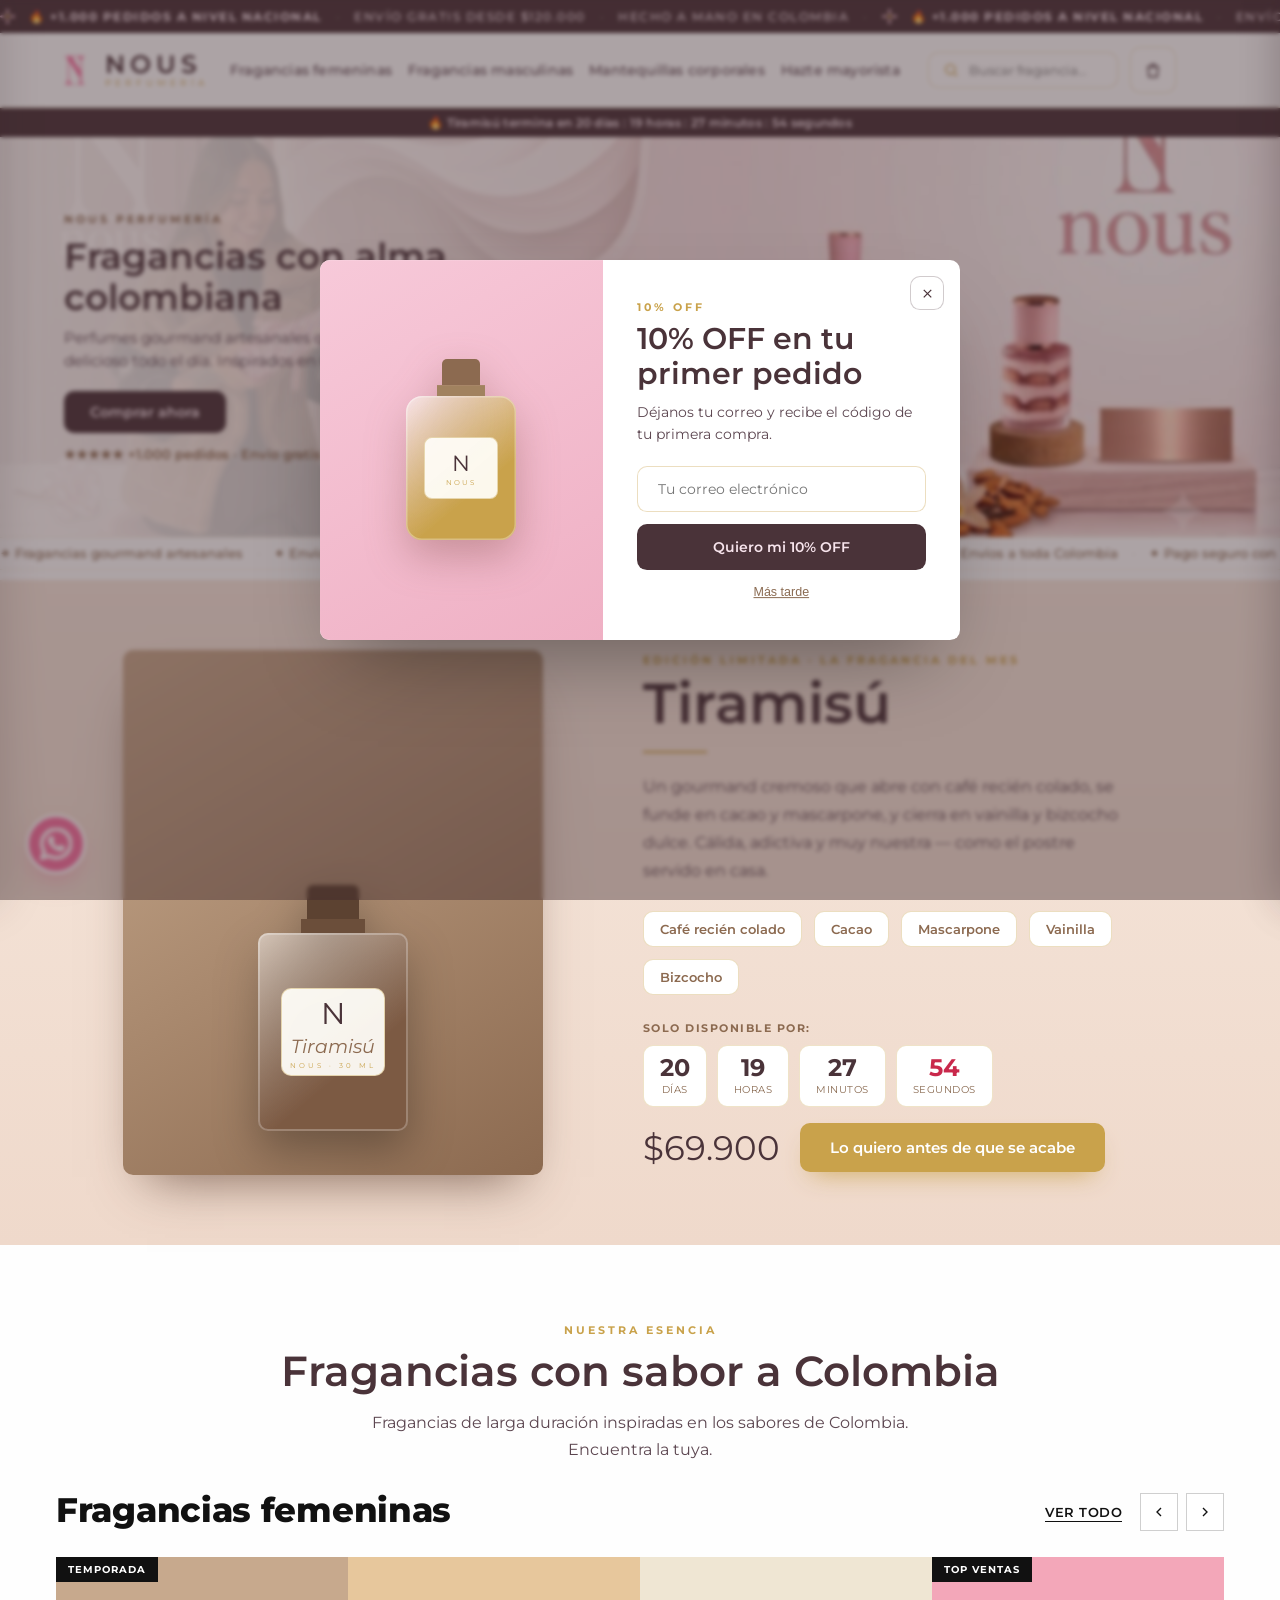
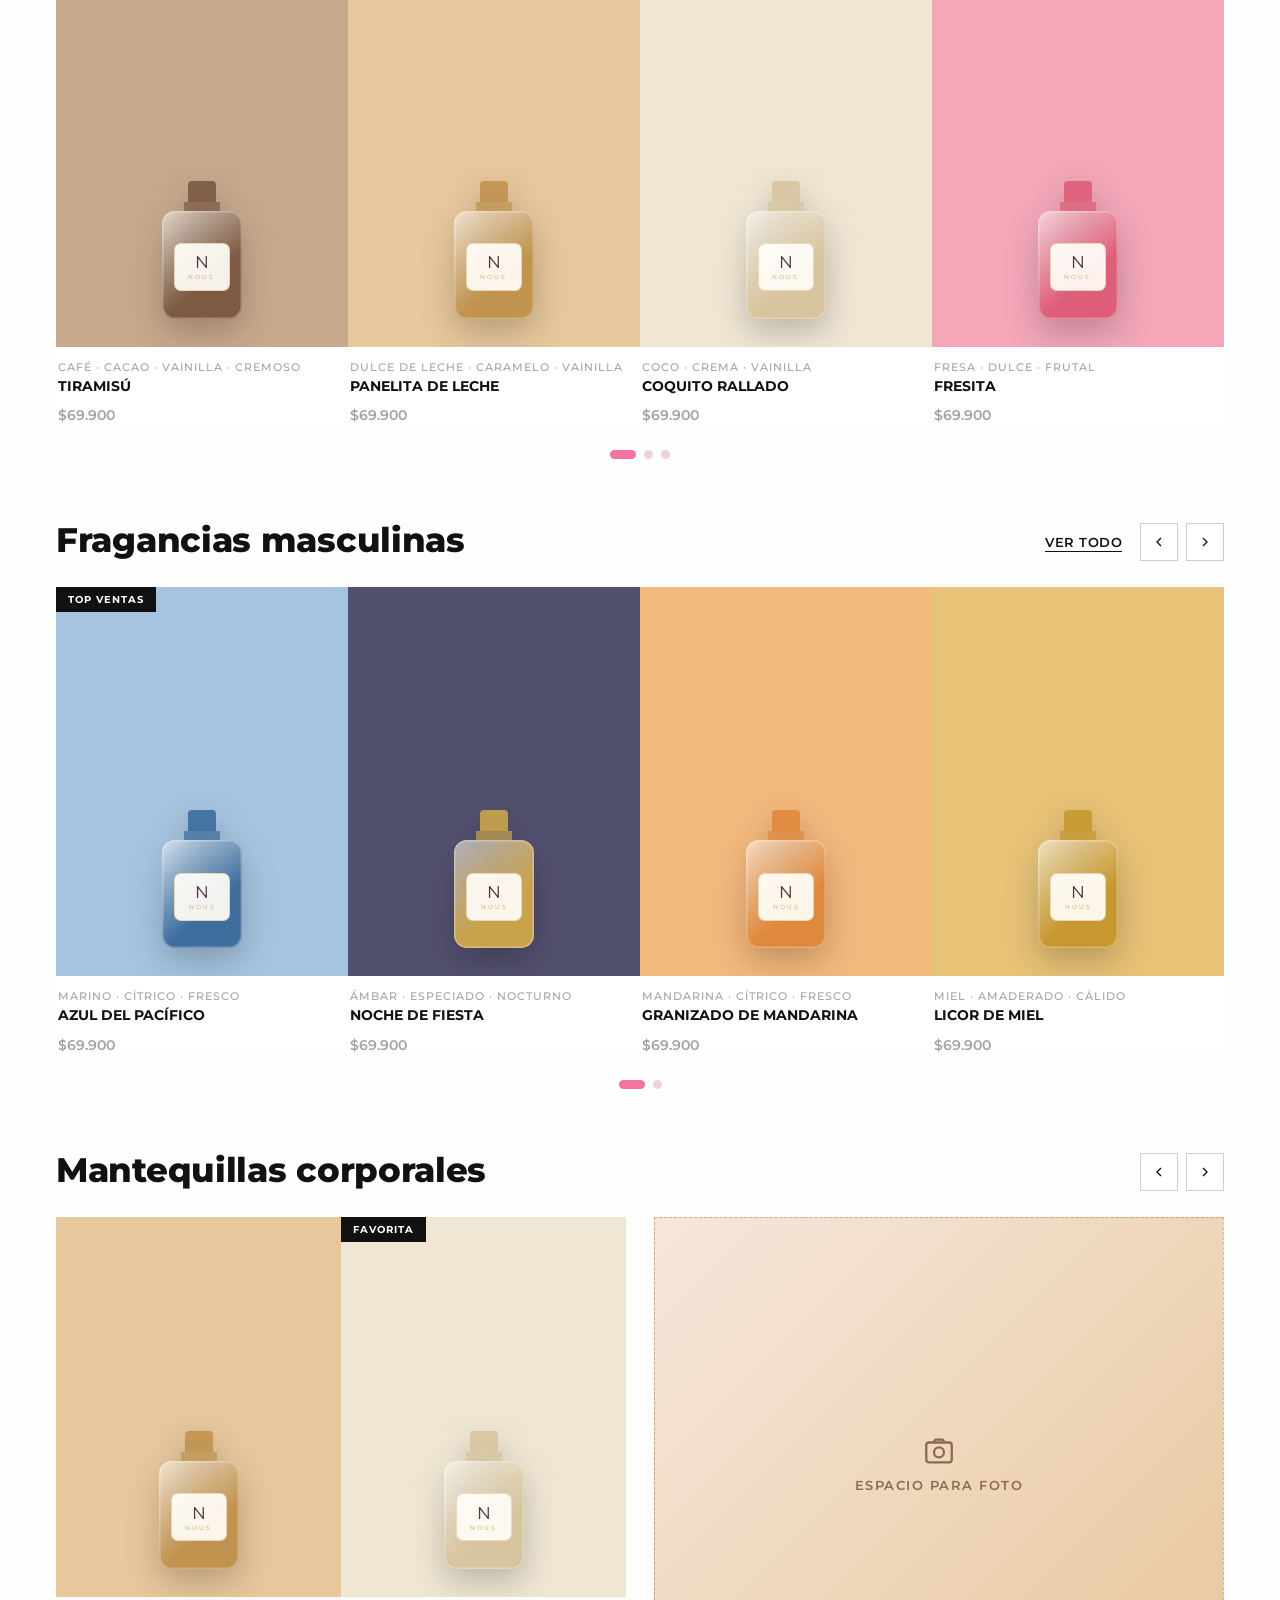
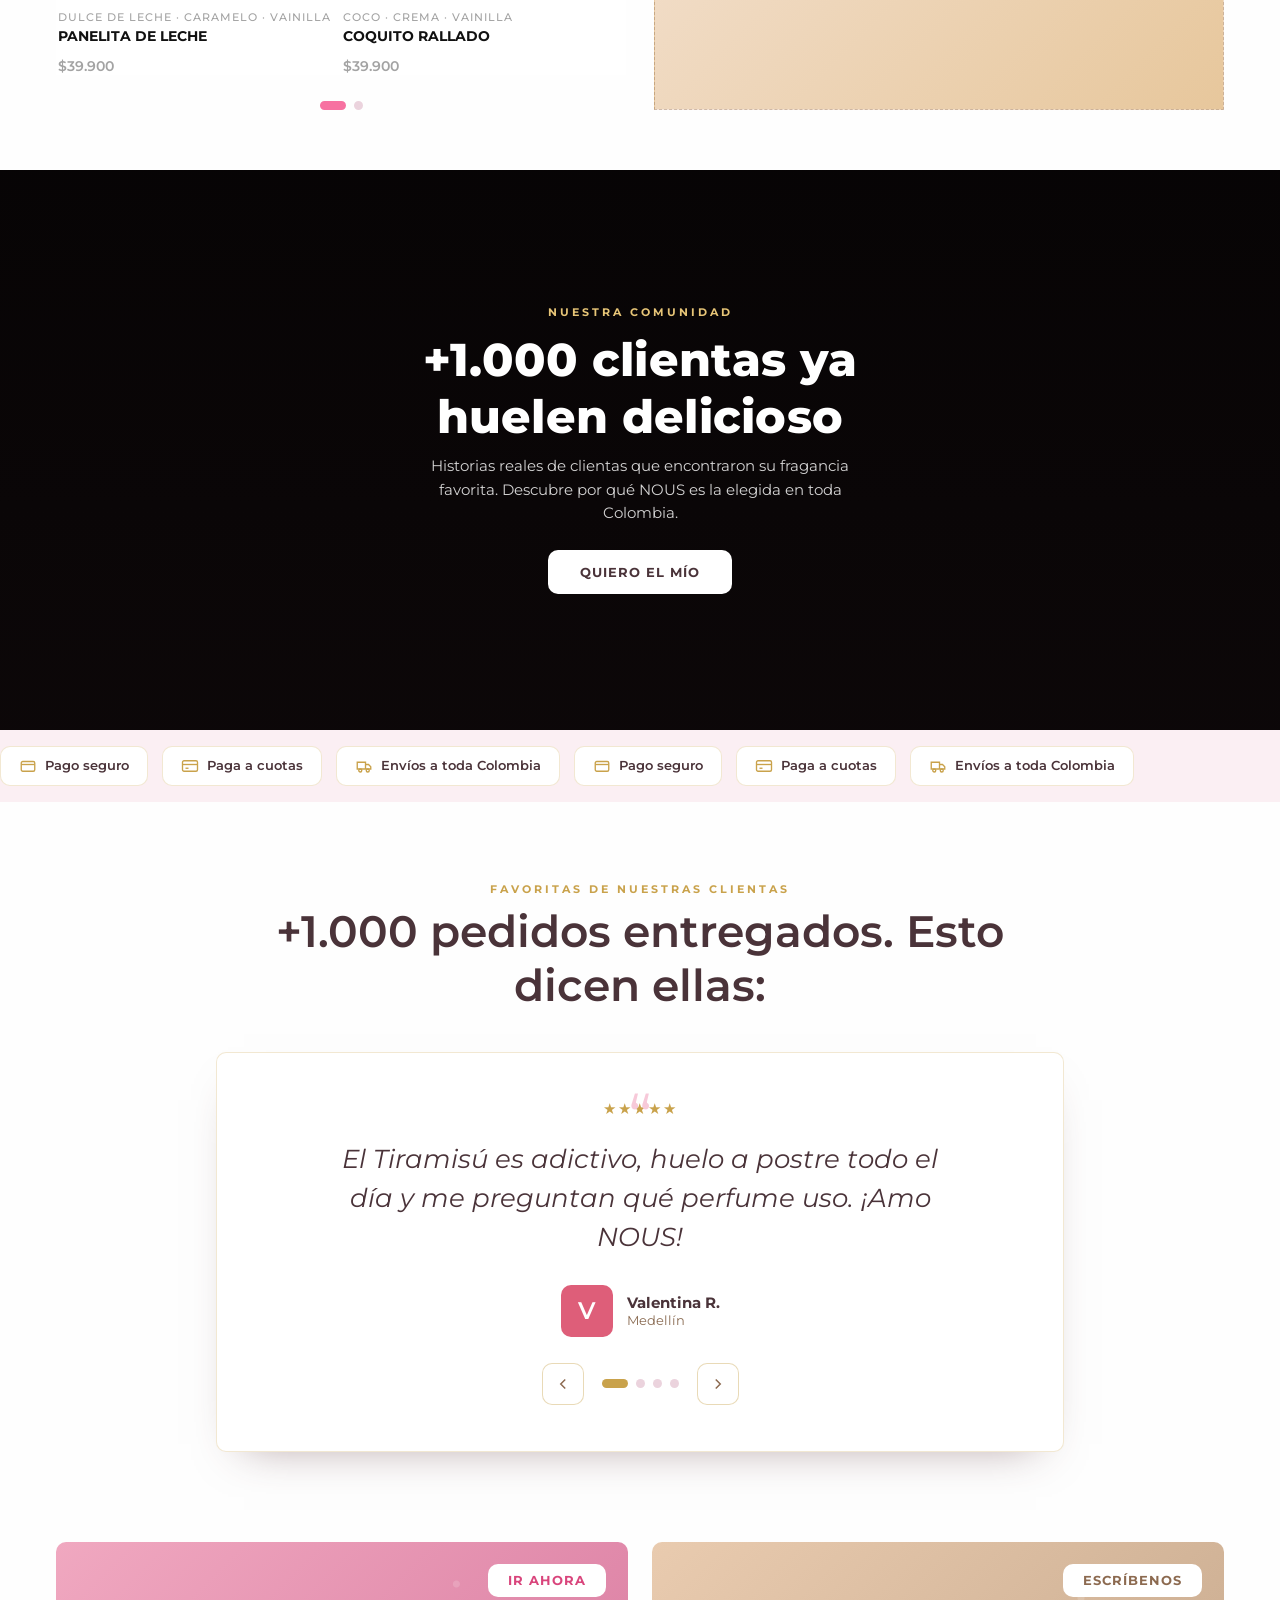
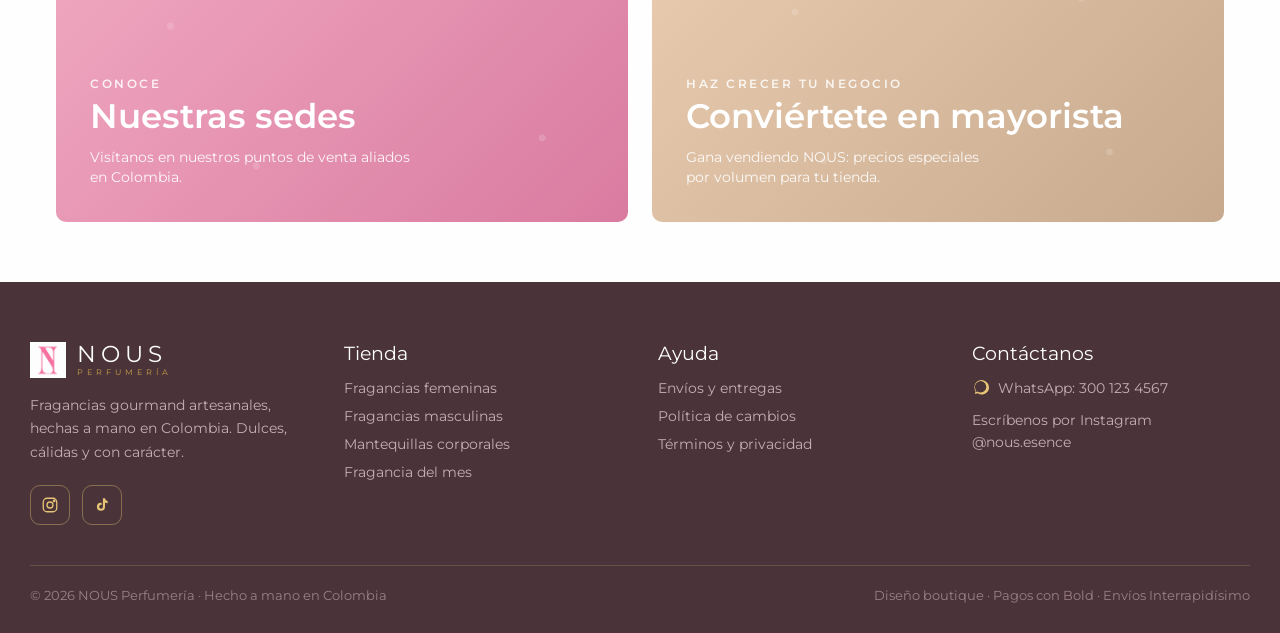
==== site/index.html @ 5e852e5d "Initial commit: NOUS Perfumería prototype" ====
<!DOCTYPE html>
<html lang="es">
<head>
<meta charset="utf-8">
<meta name="viewport" content="width=device-width, initial-scale=1">
<title>NOUS Perfumería</title>
<link rel="preconnect" href="https://fonts.googleapis.com">
<link rel="preconnect" href="https://fonts.gstatic.com" crossorigin>
<link href="https://fonts.googleapis.com/css2?family=Montserrat:ital,wght@0,400;0,500;0,600;0,700;0,800;1,400;1,500;1,600;1,700&display=swap" rel="stylesheet">
<link rel="stylesheet" href="css/style.css">
</head>
<body>

  <!-- ANNOUNCEMENT BAR (scrolls away, not fixed) -->
  <div style="background:#4A3339;overflow:hidden;padding:9px 0">
    <div style="display:flex;width:max-content;animation:nmarquee 26s linear infinite">
      <span style="display:flex;align-items:center;gap:14px;color:#F7E4EC;font-size:12px;letter-spacing:1.5px;text-transform:uppercase;font-weight:500;white-space:nowrap;padding-right:14px">
        <span style="display:inline-flex;align-items:center;gap:8px"><svg width="15" height="15" viewBox="0 0 40 40"><g fill="#F7C9D9"><ellipse cx="20" cy="7" rx="3.4" ry="7"></ellipse><ellipse cx="20" cy="33" rx="3.4" ry="7"></ellipse><ellipse cx="7" cy="20" rx="7" ry="3.4"></ellipse><ellipse cx="33" cy="20" rx="7" ry="3.4"></ellipse></g><circle cx="20" cy="20" r="4.6" fill="#C9A24B"></circle></svg></span>
        <span style="font-weight:700">🔥 +1.000 pedidos a nivel nacional</span>
        <span style="opacity:.4">·</span>
        <span>Envío GRATIS desde $120.000</span>
        <span style="opacity:.4">·</span>
        <span>Hecho a mano en Colombia</span>
        <span style="opacity:.4">·</span>
      </span>
      <span style="display:flex;align-items:center;gap:14px;color:#F7E4EC;font-size:12px;letter-spacing:1.5px;text-transform:uppercase;font-weight:500;white-space:nowrap;padding-right:14px">
        <span style="display:inline-flex;align-items:center;gap:8px"><svg width="15" height="15" viewBox="0 0 40 40"><g fill="#F7C9D9"><ellipse cx="20" cy="7" rx="3.4" ry="7"></ellipse><ellipse cx="20" cy="33" rx="3.4" ry="7"></ellipse><ellipse cx="7" cy="20" rx="7" ry="3.4"></ellipse><ellipse cx="33" cy="20" rx="7" ry="3.4"></ellipse></g><circle cx="20" cy="20" r="4.6" fill="#C9A24B"></circle></svg></span>
        <span style="font-weight:700">🔥 +1.000 pedidos a nivel nacional</span>
        <span style="opacity:.4">·</span>
        <span>Envío GRATIS desde $120.000</span>
        <span style="opacity:.4">·</span>
        <span>Hecho a mano en Colombia</span>
        <span style="opacity:.4">·</span>
      </span>
    </div>
  </div>

  <!-- HEADER + COUNTDOWN (sticky together) -->
  <div style="position:sticky;top:0;z-index:80">
  <header style="background:#FEFEFE;border-bottom:1px solid rgba(201,162,75,.22)">
    <div class="desktop-header-row" style="max-width:1220px;margin:0 auto;padding:14px 26px;display:flex;align-items:center;gap:16px;flex-wrap:wrap">
      <a href="index.html" style="display:flex;align-items:center;gap:11px;text-decoration:none;flex:none">
        <img src="assets/img/logo-nous.png" alt="NOUS" style="width:38px;height:38px;object-fit:contain">
        <span style="display:flex;flex-direction:column;line-height:1">
          <span style="font-family:'Montserrat',sans-serif;font-size:25px;font-weight:600;letter-spacing:5px;color:#4A3339">NOUS</span>
          <span style="font-size:8.5px;letter-spacing:4px;color:#C9A24B;text-transform:uppercase;margin-top:2px">Perfumería</span>
        </span>
      </a>
      <nav style="display:flex;gap:16px;row-gap:8px;margin-left:6px;flex:1 1 300px;min-width:0;flex-wrap:wrap">
        <a href="femeninas.html" style="text-decoration:none;color:#5C4650;font-size:13.5px;font-weight:500;letter-spacing:.2px;white-space:nowrap">Fragancias femeninas</a>
        <a href="masculinas.html" style="text-decoration:none;color:#5C4650;font-size:13.5px;font-weight:500;letter-spacing:.2px;white-space:nowrap">Fragancias masculinas</a>
        <a href="mantequillas.html" style="text-decoration:none;color:#5C4650;font-size:13.5px;font-weight:500;letter-spacing:.2px;white-space:nowrap">Mantequillas corporales</a>
        <a href="#sedes" style="text-decoration:none;color:#5C4650;font-size:13.5px;font-weight:500;letter-spacing:.2px;white-space:nowrap">Hazte mayorista</a>
      </nav>
      <div style="display:flex;align-items:center;gap:12px;flex:none;margin-left:auto">
        <div style="display:flex;align-items:center;gap:8px;background:#fff;border:1px solid rgba(201,162,75,.3);border-radius:10px;padding:8px 14px;flex:0 1 190px;min-width:130px">
          <svg width="16" height="16" viewBox="0 0 24 24" fill="none" stroke="#C9A24B" stroke-width="2" style="flex:none"><circle cx="11" cy="11" r="7"></circle><path d="M21 21l-4-4"></path></svg>
          <input class="js-search-input" placeholder="Buscar fragancia…" style="border:none;outline:none;background:transparent;font-family:'Montserrat',sans-serif;font-size:13px;color:#4A3339;width:100%;min-width:0">
        </div>
        <button data-open-drawer="cart" style="position:relative;background:#fff;border:1px solid rgba(201,162,75,.3);border-radius:10px;width:46px;height:46px;display:flex;align-items:center;justify-content:center;cursor:pointer">
          <svg width="20" height="20" viewBox="0 0 24 24" fill="none" stroke="#4A3339" stroke-width="1.7"><path d="M6 8h12l-1 12H7L6 8z"></path><path d="M9 8a3 3 0 0 1 6 0"></path></svg>
          <span class="js-cart-count" style="display:none;position:absolute;top:-4px;right:-4px;min-width:20px;height:20px;padding:0 5px;background:#C9A24B;color:#fff;border-radius:10px;font-size:11px;font-weight:700;align-items:center;justify-content:center">0</span>
        </button>
      </div>
    </div>
    <div class="mobile-header-row" style="align-items:center;justify-content:space-between;padding:11px 14px;gap:8px">
      <button data-open-drawer="nav" aria-label="Menú" style="background:none;border:none;cursor:pointer;display:flex;align-items:center;justify-content:center;width:38px;height:38px;flex:none;color:#4A3339">
        <svg width="23" height="23" viewBox="0 0 24 24" fill="none" stroke="currentColor" stroke-width="2"><path d="M3 6h18M3 12h18M3 18h18"></path></svg>
      </button>
      <a href="index.html" style="display:flex;align-items:center;gap:7px;text-decoration:none;flex:1;justify-content:center;min-width:0">
        <img src="assets/img/logo-nous.png" alt="NOUS" style="width:26px;height:26px;object-fit:contain;flex:none">
        <span style="display:flex;flex-direction:column;line-height:1">
          <span style="font-family:'Montserrat',sans-serif;font-size:17px;font-weight:600;letter-spacing:3.5px;color:#4A3339">NOUS</span>
          <span style="font-size:7px;letter-spacing:2.5px;color:#C9A24B;text-transform:uppercase;margin-top:1px;text-align:center">Perfumería</span>
        </span>
      </a>
      <div style="display:flex;align-items:center;gap:2px;flex:none">
        <button data-open-drawer="search" aria-label="Buscar" style="background:none;border:none;cursor:pointer;display:flex;align-items:center;justify-content:center;width:38px;height:38px;color:#4A3339">
          <svg width="19" height="19" viewBox="0 0 24 24" fill="none" stroke="currentColor" stroke-width="2"><circle cx="11" cy="11" r="7"></circle><path d="M21 21l-4-4"></path></svg>
        </button>
        <button data-open-drawer="cart" style="position:relative;background:none;border:none;cursor:pointer;display:flex;align-items:center;justify-content:center;width:38px;height:38px;color:#4A3339">
          <svg width="19" height="19" viewBox="0 0 24 24" fill="none" stroke="currentColor" stroke-width="1.7"><path d="M6 8h12l-1 12H7L6 8z"></path><path d="M9 8a3 3 0 0 1 6 0"></path></svg>
          <span class="js-cart-count" style="display:none;position:absolute;top:2px;right:2px;min-width:15px;height:15px;padding:0 3px;background:#C9A24B;color:#fff;border-radius:10px;font-size:9px;font-weight:700;align-items:center;justify-content:center">0</span>
        </button>
      </div>
    </div>
  </header>
  <div style="background:#4A3339;color:#F7E4EC;text-align:center;padding:7px 12px;font-family:'Montserrat',sans-serif;font-size:12px;font-weight:600;letter-spacing:.3px">
    🔥 Tiramisú termina en <span class="js-countdown-days">0</span> días : <span class="js-countdown-hours">00</span> horas : <span class="js-countdown-minutes">00</span> minutos : <span class="js-countdown-seconds">00</span> segundos
  </div>
  </div>

  <div id="home-sections">

  <!-- HERO -->
  <section style="width:100%;position:relative;min-height:clamp(300px,58vw,400px);display:flex;align-items:center;background-image:url('assets/img/hero-bg.png');background-size:cover;background-position:center;overflow:hidden">
    <div style="position:absolute;inset:0;background:linear-gradient(90deg,rgba(255,253,251,.94) 0%,rgba(255,253,251,.75) 32%,rgba(255,253,251,.15) 58%,rgba(255,253,251,0) 75%)"></div>
    <div style="position:relative;max-width:520px;padding:38px 5vw">
      <div style="font-size:11px;letter-spacing:3px;text-transform:uppercase;color:#8C6A50;font-weight:700">Nous Perfumería</div>
      <h1 style="font-family:'Montserrat',sans-serif;font-size:clamp(26px,7vw,36px);font-weight:600;line-height:1.15;margin:10px 0 8px;color:#4A3339">Fragancias con alma colombiana</h1>
      <p style="font-size:14.5px;line-height:1.6;color:#5C4650;margin:0;max-width:440px">Perfumes gourmand artesanales que huelen delicioso todo el día. Inspirados en Colombia 🇨🇴</p>
      <a href="#catalogo" style="display:inline-flex;margin-top:18px;background:#4A3339;color:#F7E4EC;border-radius:10px;padding:12px 26px;font-weight:600;font-size:14px;text-decoration:none">Comprar ahora</a>
      <div style="margin-top:14px;font-size:12.5px;color:#8C6A50;font-weight:600">★★★★★ +1.000 pedidos · Envío gratis desde $120.000</div>
    </div>
  </section>

  <!-- TRUST STRIP small -->
  <section style="overflow:hidden;padding:8px 0;border-top:1px solid rgba(201,162,75,.15);border-bottom:1px solid rgba(201,162,75,.15)">
    <div style="display:flex;width:max-content;animation:nmarquee 22s linear infinite">
      <span style="display:flex;align-items:center;gap:14px;color:#8a6b52;font-size:12.5px;font-weight:500;white-space:nowrap;padding-right:14px">
        <span style="display:inline-flex;align-items:center;gap:6px">✦ Fragancias gourmand artesanales</span><span style="opacity:.35">·</span>
        <span style="display:inline-flex;align-items:center;gap:6px">✦ Envíos a toda Colombia</span><span style="opacity:.35">·</span>
        <span style="display:inline-flex;align-items:center;gap:6px">✦ Pago seguro con Bold</span><span style="opacity:.35">·</span>
        <span style="display:inline-flex;align-items:center;gap:6px">✦ Fragancias gourmand artesanales</span><span style="opacity:.35">·</span>
        <span style="display:inline-flex;align-items:center;gap:6px">✦ Envíos a toda Colombia</span><span style="opacity:.35">·</span>
        <span style="display:inline-flex;align-items:center;gap:6px">✦ Pago seguro con Bold</span><span style="opacity:.35">·</span>
      </span>
      <span style="display:flex;align-items:center;gap:14px;color:#8a6b52;font-size:12.5px;font-weight:500;white-space:nowrap;padding-right:14px">
        <span style="display:inline-flex;align-items:center;gap:6px">✦ Fragancias gourmand artesanales</span><span style="opacity:.35">·</span>
        <span style="display:inline-flex;align-items:center;gap:6px">✦ Envíos a toda Colombia</span><span style="opacity:.35">·</span>
        <span style="display:inline-flex;align-items:center;gap:6px">✦ Pago seguro con Bold</span><span style="opacity:.35">·</span>
        <span style="display:inline-flex;align-items:center;gap:6px">✦ Fragancias gourmand artesanales</span><span style="opacity:.35">·</span>
        <span style="display:inline-flex;align-items:center;gap:6px">✦ Envíos a toda Colombia</span><span style="opacity:.35">·</span>
        <span style="display:inline-flex;align-items:center;gap:6px">✦ Pago seguro con Bold</span><span style="opacity:.35">·</span>
      </span>
    </div>
  </section>

  <!-- FRAGANCIA DEL MES -->
  <section id="fragancia" style="background:linear-gradient(180deg,#F6E7DC,#EFD9CB);padding:clamp(40px,9vw,70px) 26px;margin-top:10px">
    <div style="max-width:1120px;margin:0 auto;display:flex;gap:56px;align-items:center;flex-wrap:wrap">
      <div style="flex:1;min-width:min(300px,100%);position:relative;display:flex;justify-content:center">
        <div style="width:100%;max-width:420px;aspect-ratio:4/5;border-radius:10px;background:linear-gradient(150deg,#C7A98D,#8C6A50);display:flex;align-items:flex-end;justify-content:center;padding-bottom:44px;box-shadow:0 26px 50px -24px rgba(80,50,35,.7);position:relative;overflow:hidden">
          <div style="width:150px;filter:drop-shadow(0 18px 22px rgba(0,0,0,.3))">
            <div style="width:52px;height:34px;margin:0 auto;background:#5C4231;border-radius:6px 6px 0 0"></div>
            <div style="width:64px;height:14px;margin:0 auto;background:#6B4E3A"></div>
            <div style="position:relative;width:150px;height:198px;border-radius:10px;background:linear-gradient(140deg,rgba(255,255,255,.5),#7C5A43 65%);box-shadow:inset 0 0 0 2px rgba(255,255,255,.25)">
              <div style="position:absolute;left:50%;top:50%;transform:translate(-50%,-50%);width:104px;height:88px;background:rgba(255,253,248,.94);border-radius:10px;display:flex;flex-direction:column;align-items:center;justify-content:center;gap:3px;border:1px solid rgba(201,162,75,.4)">
                <span style="font-family:'Montserrat',sans-serif;font-size:30px;color:#4A3339">N</span>
                <span style="font-family:'Montserrat',sans-serif;font-style:italic;font-size:19px;color:#8C6A50">Tiramisú</span>
                <span style="font-size:7px;letter-spacing:3px;color:#C9A24B">NOUS · 30 ML</span>
              </div>
            </div>
          </div>
        </div>
      </div>
      <div style="flex:1.1;min-width:min(300px,100%)">
        <div style="font-size:11px;letter-spacing:3px;text-transform:uppercase;color:#C9A24B;font-weight:700">Edición limitada · La fragancia del mes</div>
        <h2 style="font-family:'Montserrat',sans-serif;font-size:clamp(34px,9vw,56px);font-weight:600;margin:8px 0 0;color:#4A3339;line-height:1">Tiramisú</h2>
        <div style="width:64px;height:2px;background:#C9A24B;margin:20px 0"></div>
        <p style="font-size:16px;line-height:1.75;color:#5C4650;max-width:480px">Un gourmand cremoso que abre con café recién colado, se funde en cacao y mascarpone, y cierra en vainilla y bizcocho dulce. Cálida, adictiva y muy nuestra — como el postre servido en casa.</p>
        <div style="display:flex;gap:12px;flex-wrap:wrap;margin:26px 0">
          <span style="background:#fff;border:1px solid rgba(201,162,75,.35);border-radius:10px;padding:9px 16px;font-size:13px;font-weight:600;color:#8C6A50">Café recién colado</span>
          <span style="background:#fff;border:1px solid rgba(201,162,75,.35);border-radius:10px;padding:9px 16px;font-size:13px;font-weight:600;color:#8C6A50">Cacao</span>
          <span style="background:#fff;border:1px solid rgba(201,162,75,.35);border-radius:10px;padding:9px 16px;font-size:13px;font-weight:600;color:#8C6A50">Mascarpone</span>
          <span style="background:#fff;border:1px solid rgba(201,162,75,.35);border-radius:10px;padding:9px 16px;font-size:13px;font-weight:600;color:#8C6A50">Vainilla</span>
          <span style="background:#fff;border:1px solid rgba(201,162,75,.35);border-radius:10px;padding:9px 16px;font-size:13px;font-weight:600;color:#8C6A50">Bizcocho</span>
        </div>
        <div style="margin:22px 0 8px">
          <div style="font-size:11px;letter-spacing:1.5px;text-transform:uppercase;color:#8C6A50;font-weight:700;margin-bottom:10px">Solo disponible por:</div>
          <div style="display:flex;gap:10px">
            <div style="background:#fff;border:1px solid rgba(201,162,75,.3);border-radius:10px;padding:10px 16px;text-align:center;min-width:64px">
              <div style="font-family:'Montserrat',sans-serif;font-size:24px;font-weight:700;color:#4A3339;line-height:1" class="js-countdown-days">0</div>
              <div style="font-size:10px;letter-spacing:.5px;text-transform:uppercase;color:#8a6b52;margin-top:3px">Días</div>
            </div>
            <div style="background:#fff;border:1px solid rgba(201,162,75,.3);border-radius:10px;padding:10px 16px;text-align:center;min-width:64px">
              <div style="font-family:'Montserrat',sans-serif;font-size:24px;font-weight:700;color:#4A3339;line-height:1" class="js-countdown-hours">00</div>
              <div style="font-size:10px;letter-spacing:.5px;text-transform:uppercase;color:#8a6b52;margin-top:3px">Horas</div>
            </div>
            <div style="background:#fff;border:1px solid rgba(201,162,75,.3);border-radius:10px;padding:10px 16px;text-align:center;min-width:64px">
              <div style="font-family:'Montserrat',sans-serif;font-size:24px;font-weight:700;color:#4A3339;line-height:1" class="js-countdown-minutes">00</div>
              <div style="font-size:10px;letter-spacing:.5px;text-transform:uppercase;color:#8a6b52;margin-top:3px">Minutos</div>
            </div>
            <div style="background:#fff;border:1px solid rgba(201,162,75,.3);border-radius:10px;padding:10px 16px;text-align:center;min-width:64px">
              <div style="font-family:'Montserrat',sans-serif;font-size:24px;font-weight:700;color:#C9284B;line-height:1" class="js-countdown-seconds">00</div>
              <div style="font-size:10px;letter-spacing:.5px;text-transform:uppercase;color:#8a6b52;margin-top:3px">Segundos</div>
            </div>
          </div>
        </div>
        <div style="display:flex;align-items:center;gap:20px;margin-top:16px">
          <span style="font-family:'Montserrat',sans-serif;font-size:34px;color:#4A3339">$69.900</span>
          <button data-add="f-tiramisu" style="background:#C9A24B;color:#fff;border:none;border-radius:10px;padding:15px 30px;font-family:'Montserrat',sans-serif;font-weight:600;font-size:15px;cursor:pointer;box-shadow:0 12px 26px -12px rgba(201,162,75,.9)">Lo quiero antes de que se acabe</button>
        </div>
      </div>
    </div>
  </section>

  <!-- CATALOGO -->
  <section id="catalogo" style="max-width:900px;margin:0 auto;padding:clamp(46px,10vw,78px) 26px 10px;text-align:center;scroll-margin-top:80px">
    <div style="font-size:11px;letter-spacing:3px;text-transform:uppercase;color:#C9A24B;font-weight:700">Nuestra esencia</div>
    <h2 style="font-family:'Montserrat',sans-serif;font-size:clamp(28px,7vw,42px);font-weight:600;margin:8px 0 12px;color:#4A3339">Fragancias con sabor a Colombia</h2>
    <p style="font-size:15.5px;line-height:1.75;color:#5C4650;margin:0 auto;max-width:600px">Fragancias de larga duración inspiradas en los sabores de Colombia. Encuentra la tuya.</p>
  </section>

  <!-- FRAGANCIAS FEMENINAS -->
  <section id="femeninas" style="max-width:1220px;margin:0 auto;padding:16px 26px 44px;scroll-margin-top:80px">
    <div style="display:flex;align-items:flex-end;justify-content:space-between;margin:0 0 26px;flex-wrap:wrap;gap:14px">
      <h3 style="font-family:'Montserrat',sans-serif;font-size:clamp(24px,4vw,34px);font-weight:800;color:#111;margin:0;letter-spacing:-.3px">Fragancias femeninas</h3>
      <div style="display:flex;align-items:center;gap:18px">
        <a href="femeninas.html" style="font-family:'Montserrat',sans-serif;font-size:12.5px;font-weight:600;letter-spacing:.5px;text-transform:uppercase;color:#111;text-decoration:underline;text-underline-offset:4px">Ver todo</a>
        <div style="display:flex;gap:8px">
          <button class="carousel-prev" style="width:38px;height:38px;border-radius:0;border:1px solid rgba(17,17,17,.2);background:#fff;cursor:pointer;display:flex;align-items:center;justify-content:center;color:#111"><svg width="16" height="16" viewBox="0 0 24 24" fill="none" stroke="currentColor" stroke-width="2"><path d="M15 6l-6 6 6 6"></path></svg></button>
          <button class="carousel-next" style="width:38px;height:38px;border-radius:0;border:1px solid rgba(17,17,17,.2);background:#fff;cursor:pointer;display:flex;align-items:center;justify-content:center;color:#111"><svg width="16" height="16" viewBox="0 0 24 24" fill="none" stroke="currentColor" stroke-width="2"><path d="M9 6l6 6-6 6"></path></svg></button>
        </div>
      </div>
    </div>
    <div class="js-carousel" data-per-page="4">
      <div style="overflow:hidden">
        <div class="carousel-track">
                    <div style="flex:0 0 auto;width:260px">
            <div class="prod-card" style="width:100%;background:#fff;border-radius:0;overflow:hidden;display:flex;flex-direction:column"><div class="prod-card-img" style="position:relative;aspect-ratio:3/4;overflow:hidden;background:#C7A98D;display:flex;align-items:flex-end;justify-content:center;padding-bottom:28px"><span style="position:absolute;top:0;left:0;background:#111;color:#fff;font-size:10px;font-weight:700;letter-spacing:1px;text-transform:uppercase;padding:6px 12px">Temporada</span><div style="width:80px;filter:drop-shadow(0 12px 16px rgba(0,0,0,.22))"><div style="width:28px;height:21px;margin:0 auto;background:#7C5A43;border-radius:4px 4px 0 0;opacity:.92"></div><div style="width:36px;height:9px;margin:0 auto;background:#7C5A43;opacity:.72"></div><div style="position:relative;width:80px;height:108px;border-radius:13px;background:linear-gradient(140deg,rgba(255,255,255,.55),#7C5A43 62%);box-shadow:inset 0 0 0 1.5px rgba(255,255,255,.28)"><div style="position:absolute;left:50%;top:52%;transform:translate(-50%,-50%);width:56px;height:48px;background:rgba(255,253,248,.93);border-radius:7px;display:flex;flex-direction:column;align-items:center;justify-content:center;gap:1px;border:1px solid rgba(201,162,75,.35)"><span style="font-family:'Montserrat',sans-serif;font-size:17px;color:#4A3339">N</span><span style="font-size:6px;letter-spacing:2px;color:#C9A24B">NOUS</span></div></div></div><button data-add="f-tiramisu" class="prod-hover-bar" style="position:absolute;left:0;right:0;bottom:0;display:flex;align-items:center;justify-content:center;gap:7px;background:#4A3339;color:#fff;border:none;padding:12px;font-family:'Montserrat',sans-serif;font-weight:600;font-size:12px;letter-spacing:.4px;text-transform:uppercase;cursor:pointer"><svg width="14" height="14" viewBox="0 0 24 24" fill="none" stroke="#fff" stroke-width="2.2"><path d="M12 5v14M5 12h14"></path></svg> Agregar al carrito</button></div><div style="padding:14px 2px 0;display:flex;flex-direction:column;gap:4px;flex:1"><div style="font-family:'Montserrat',sans-serif;font-size:10.5px;letter-spacing:1px;text-transform:uppercase;color:#A3A3A3;font-weight:500">Café · Cacao · Vainilla · Cremoso</div><div style="font-family:'Montserrat',sans-serif;font-size:13.5px;font-weight:700;color:#111;line-height:1.3;text-transform:uppercase">Tiramisú</div><div style="margin-top:auto;padding-top:6px"><span style="font-family:'Montserrat',sans-serif;font-size:14px;font-weight:600;color:#A3A3A3">$69.900</span></div></div></div>
          </div>
          <div style="flex:0 0 auto;width:260px">
            <div class="prod-card" style="width:100%;background:#fff;border-radius:0;overflow:hidden;display:flex;flex-direction:column"><div class="prod-card-img" style="position:relative;aspect-ratio:3/4;overflow:hidden;background:#E7C79C;display:flex;align-items:flex-end;justify-content:center;padding-bottom:28px"><div style="width:80px;filter:drop-shadow(0 12px 16px rgba(0,0,0,.22))"><div style="width:28px;height:21px;margin:0 auto;background:#C1934F;border-radius:4px 4px 0 0;opacity:.92"></div><div style="width:36px;height:9px;margin:0 auto;background:#C1934F;opacity:.72"></div><div style="position:relative;width:80px;height:108px;border-radius:13px;background:linear-gradient(140deg,rgba(255,255,255,.55),#C1934F 62%);box-shadow:inset 0 0 0 1.5px rgba(255,255,255,.28)"><div style="position:absolute;left:50%;top:52%;transform:translate(-50%,-50%);width:56px;height:48px;background:rgba(255,253,248,.93);border-radius:7px;display:flex;flex-direction:column;align-items:center;justify-content:center;gap:1px;border:1px solid rgba(201,162,75,.35)"><span style="font-family:'Montserrat',sans-serif;font-size:17px;color:#4A3339">N</span><span style="font-size:6px;letter-spacing:2px;color:#C9A24B">NOUS</span></div></div></div><button data-add="f-panelita" class="prod-hover-bar" style="position:absolute;left:0;right:0;bottom:0;display:flex;align-items:center;justify-content:center;gap:7px;background:#4A3339;color:#fff;border:none;padding:12px;font-family:'Montserrat',sans-serif;font-weight:600;font-size:12px;letter-spacing:.4px;text-transform:uppercase;cursor:pointer"><svg width="14" height="14" viewBox="0 0 24 24" fill="none" stroke="#fff" stroke-width="2.2"><path d="M12 5v14M5 12h14"></path></svg> Agregar al carrito</button></div><div style="padding:14px 2px 0;display:flex;flex-direction:column;gap:4px;flex:1"><div style="font-family:'Montserrat',sans-serif;font-size:10.5px;letter-spacing:1px;text-transform:uppercase;color:#A3A3A3;font-weight:500">Dulce de leche · Caramelo · Vainilla</div><div style="font-family:'Montserrat',sans-serif;font-size:13.5px;font-weight:700;color:#111;line-height:1.3;text-transform:uppercase">Panelita de Leche</div><div style="margin-top:auto;padding-top:6px"><span style="font-family:'Montserrat',sans-serif;font-size:14px;font-weight:600;color:#A3A3A3">$69.900</span></div></div></div>
          </div>
          <div style="flex:0 0 auto;width:260px">
            <div class="prod-card" style="width:100%;background:#fff;border-radius:0;overflow:hidden;display:flex;flex-direction:column"><div class="prod-card-img" style="position:relative;aspect-ratio:3/4;overflow:hidden;background:#EFE6D3;display:flex;align-items:flex-end;justify-content:center;padding-bottom:28px"><div style="width:80px;filter:drop-shadow(0 12px 16px rgba(0,0,0,.22))"><div style="width:28px;height:21px;margin:0 auto;background:#D8C49E;border-radius:4px 4px 0 0;opacity:.92"></div><div style="width:36px;height:9px;margin:0 auto;background:#D8C49E;opacity:.72"></div><div style="position:relative;width:80px;height:108px;border-radius:13px;background:linear-gradient(140deg,rgba(255,255,255,.55),#D8C49E 62%);box-shadow:inset 0 0 0 1.5px rgba(255,255,255,.28)"><div style="position:absolute;left:50%;top:52%;transform:translate(-50%,-50%);width:56px;height:48px;background:rgba(255,253,248,.93);border-radius:7px;display:flex;flex-direction:column;align-items:center;justify-content:center;gap:1px;border:1px solid rgba(201,162,75,.35)"><span style="font-family:'Montserrat',sans-serif;font-size:17px;color:#4A3339">N</span><span style="font-size:6px;letter-spacing:2px;color:#C9A24B">NOUS</span></div></div></div><button data-add="f-coquito" class="prod-hover-bar" style="position:absolute;left:0;right:0;bottom:0;display:flex;align-items:center;justify-content:center;gap:7px;background:#4A3339;color:#fff;border:none;padding:12px;font-family:'Montserrat',sans-serif;font-weight:600;font-size:12px;letter-spacing:.4px;text-transform:uppercase;cursor:pointer"><svg width="14" height="14" viewBox="0 0 24 24" fill="none" stroke="#fff" stroke-width="2.2"><path d="M12 5v14M5 12h14"></path></svg> Agregar al carrito</button></div><div style="padding:14px 2px 0;display:flex;flex-direction:column;gap:4px;flex:1"><div style="font-family:'Montserrat',sans-serif;font-size:10.5px;letter-spacing:1px;text-transform:uppercase;color:#A3A3A3;font-weight:500">Coco · Crema · Vainilla</div><div style="font-family:'Montserrat',sans-serif;font-size:13.5px;font-weight:700;color:#111;line-height:1.3;text-transform:uppercase">Coquito Rallado</div><div style="margin-top:auto;padding-top:6px"><span style="font-family:'Montserrat',sans-serif;font-size:14px;font-weight:600;color:#A3A3A3">$69.900</span></div></div></div>
          </div>
          <div style="flex:0 0 auto;width:260px">
            <div class="prod-card" style="width:100%;background:#fff;border-radius:0;overflow:hidden;display:flex;flex-direction:column"><div class="prod-card-img" style="position:relative;aspect-ratio:3/4;overflow:hidden;background:#F3A7B9;display:flex;align-items:flex-end;justify-content:center;padding-bottom:28px"><span style="position:absolute;top:0;left:0;background:#111;color:#fff;font-size:10px;font-weight:700;letter-spacing:1px;text-transform:uppercase;padding:6px 12px">Top ventas</span><div style="width:80px;filter:drop-shadow(0 12px 16px rgba(0,0,0,.22))"><div style="width:28px;height:21px;margin:0 auto;background:#DE5E79;border-radius:4px 4px 0 0;opacity:.92"></div><div style="width:36px;height:9px;margin:0 auto;background:#DE5E79;opacity:.72"></div><div style="position:relative;width:80px;height:108px;border-radius:13px;background:linear-gradient(140deg,rgba(255,255,255,.55),#DE5E79 62%);box-shadow:inset 0 0 0 1.5px rgba(255,255,255,.28)"><div style="position:absolute;left:50%;top:52%;transform:translate(-50%,-50%);width:56px;height:48px;background:rgba(255,253,248,.93);border-radius:7px;display:flex;flex-direction:column;align-items:center;justify-content:center;gap:1px;border:1px solid rgba(201,162,75,.35)"><span style="font-family:'Montserrat',sans-serif;font-size:17px;color:#4A3339">N</span><span style="font-size:6px;letter-spacing:2px;color:#C9A24B">NOUS</span></div></div></div><button data-add="f-fresita" class="prod-hover-bar" style="position:absolute;left:0;right:0;bottom:0;display:flex;align-items:center;justify-content:center;gap:7px;background:#4A3339;color:#fff;border:none;padding:12px;font-family:'Montserrat',sans-serif;font-weight:600;font-size:12px;letter-spacing:.4px;text-transform:uppercase;cursor:pointer"><svg width="14" height="14" viewBox="0 0 24 24" fill="none" stroke="#fff" stroke-width="2.2"><path d="M12 5v14M5 12h14"></path></svg> Agregar al carrito</button></div><div style="padding:14px 2px 0;display:flex;flex-direction:column;gap:4px;flex:1"><div style="font-family:'Montserrat',sans-serif;font-size:10.5px;letter-spacing:1px;text-transform:uppercase;color:#A3A3A3;font-weight:500">Fresa · Dulce · Frutal</div><div style="font-family:'Montserrat',sans-serif;font-size:13.5px;font-weight:700;color:#111;line-height:1.3;text-transform:uppercase">Fresita</div><div style="margin-top:auto;padding-top:6px"><span style="font-family:'Montserrat',sans-serif;font-size:14px;font-weight:600;color:#A3A3A3">$69.900</span></div></div></div>
          </div>
          <div style="flex:0 0 auto;width:260px">
            <div class="prod-card" style="width:100%;background:#fff;border-radius:0;overflow:hidden;display:flex;flex-direction:column"><div class="prod-card-img" style="position:relative;aspect-ratio:3/4;overflow:hidden;background:#C8A6D6;display:flex;align-items:flex-end;justify-content:center;padding-bottom:28px"><span style="position:absolute;top:0;left:0;background:#111;color:#fff;font-size:10px;font-weight:700;letter-spacing:1px;text-transform:uppercase;padding:6px 12px">Favorita</span><div style="width:80px;filter:drop-shadow(0 12px 16px rgba(0,0,0,.22))"><div style="width:28px;height:21px;margin:0 auto;background:#9367AE;border-radius:4px 4px 0 0;opacity:.92"></div><div style="width:36px;height:9px;margin:0 auto;background:#9367AE;opacity:.72"></div><div style="position:relative;width:80px;height:108px;border-radius:13px;background:linear-gradient(140deg,rgba(255,255,255,.55),#9367AE 62%);box-shadow:inset 0 0 0 1.5px rgba(255,255,255,.28)"><div style="position:absolute;left:50%;top:52%;transform:translate(-50%,-50%);width:56px;height:48px;background:rgba(255,253,248,.93);border-radius:7px;display:flex;flex-direction:column;align-items:center;justify-content:center;gap:1px;border:1px solid rgba(201,162,75,.35)"><span style="font-family:'Montserrat',sans-serif;font-size:17px;color:#4A3339">N</span><span style="font-size:6px;letter-spacing:2px;color:#C9A24B">NOUS</span></div></div></div><button data-add="f-orquidea" class="prod-hover-bar" style="position:absolute;left:0;right:0;bottom:0;display:flex;align-items:center;justify-content:center;gap:7px;background:#4A3339;color:#fff;border:none;padding:12px;font-family:'Montserrat',sans-serif;font-weight:600;font-size:12px;letter-spacing:.4px;text-transform:uppercase;cursor:pointer"><svg width="14" height="14" viewBox="0 0 24 24" fill="none" stroke="#fff" stroke-width="2.2"><path d="M12 5v14M5 12h14"></path></svg> Agregar al carrito</button></div><div style="padding:14px 2px 0;display:flex;flex-direction:column;gap:4px;flex:1"><div style="font-family:'Montserrat',sans-serif;font-size:10.5px;letter-spacing:1px;text-transform:uppercase;color:#A3A3A3;font-weight:500">Orquídea · Floral · Dulce</div><div style="font-family:'Montserrat',sans-serif;font-size:13.5px;font-weight:700;color:#111;line-height:1.3;text-transform:uppercase">Dulce Orquídea</div><div style="margin-top:auto;padding-top:6px"><span style="font-family:'Montserrat',sans-serif;font-size:14px;font-weight:600;color:#A3A3A3">$69.900</span></div></div></div>
          </div>
          <div style="flex:0 0 auto;width:260px">
            <div class="prod-card" style="width:100%;background:#fff;border-radius:0;overflow:hidden;display:flex;flex-direction:column"><div class="prod-card-img" style="position:relative;aspect-ratio:3/4;overflow:hidden;background:#C3D9EC;display:flex;align-items:flex-end;justify-content:center;padding-bottom:28px"><div style="width:80px;filter:drop-shadow(0 12px 16px rgba(0,0,0,.22))"><div style="width:28px;height:21px;margin:0 auto;background:#8EB4DA;border-radius:4px 4px 0 0;opacity:.92"></div><div style="width:36px;height:9px;margin:0 auto;background:#8EB4DA;opacity:.72"></div><div style="position:relative;width:80px;height:108px;border-radius:13px;background:linear-gradient(140deg,rgba(255,255,255,.55),#8EB4DA 62%);box-shadow:inset 0 0 0 1.5px rgba(255,255,255,.28)"><div style="position:absolute;left:50%;top:52%;transform:translate(-50%,-50%);width:56px;height:48px;background:rgba(255,253,248,.93);border-radius:7px;display:flex;flex-direction:column;align-items:center;justify-content:center;gap:1px;border:1px solid rgba(201,162,75,.35)"><span style="font-family:'Montserrat',sans-serif;font-size:17px;color:#4A3339">N</span><span style="font-size:6px;letter-spacing:2px;color:#C9A24B">NOUS</span></div></div></div><button data-add="f-nube" class="prod-hover-bar" style="position:absolute;left:0;right:0;bottom:0;display:flex;align-items:center;justify-content:center;gap:7px;background:#4A3339;color:#fff;border:none;padding:12px;font-family:'Montserrat',sans-serif;font-weight:600;font-size:12px;letter-spacing:.4px;text-transform:uppercase;cursor:pointer"><svg width="14" height="14" viewBox="0 0 24 24" fill="none" stroke="#fff" stroke-width="2.2"><path d="M12 5v14M5 12h14"></path></svg> Agregar al carrito</button></div><div style="padding:14px 2px 0;display:flex;flex-direction:column;gap:4px;flex:1"><div style="font-family:'Montserrat',sans-serif;font-size:10.5px;letter-spacing:1px;text-transform:uppercase;color:#A3A3A3;font-weight:500">Algodón de azúcar · Dulce · Suave</div><div style="font-family:'Montserrat',sans-serif;font-size:13.5px;font-weight:700;color:#111;line-height:1.3;text-transform:uppercase">Nube de Azúcar</div><div style="margin-top:auto;padding-top:6px"><span style="font-family:'Montserrat',sans-serif;font-size:14px;font-weight:600;color:#A3A3A3">$69.900</span></div></div></div>
          </div>
          <div style="flex:0 0 auto;width:260px">
            <div class="prod-card" style="width:100%;background:#fff;border-radius:0;overflow:hidden;display:flex;flex-direction:column"><div class="prod-card-img" style="position:relative;aspect-ratio:3/4;overflow:hidden;background:#F1B7C6;display:flex;align-items:flex-end;justify-content:center;padding-bottom:28px"><div style="width:80px;filter:drop-shadow(0 12px 16px rgba(0,0,0,.22))"><div style="width:28px;height:21px;margin:0 auto;background:#D67C92;border-radius:4px 4px 0 0;opacity:.92"></div><div style="width:36px;height:9px;margin:0 auto;background:#D67C92;opacity:.72"></div><div style="position:relative;width:80px;height:108px;border-radius:13px;background:linear-gradient(140deg,rgba(255,255,255,.55),#D67C92 62%);box-shadow:inset 0 0 0 1.5px rgba(255,255,255,.28)"><div style="position:absolute;left:50%;top:52%;transform:translate(-50%,-50%);width:56px;height:48px;background:rgba(255,253,248,.93);border-radius:7px;display:flex;flex-direction:column;align-items:center;justify-content:center;gap:1px;border:1px solid rgba(201,162,75,.35)"><span style="font-family:'Montserrat',sans-serif;font-size:17px;color:#4A3339">N</span><span style="font-size:6px;letter-spacing:2px;color:#C9A24B">NOUS</span></div></div></div><button data-add="f-jardin" class="prod-hover-bar" style="position:absolute;left:0;right:0;bottom:0;display:flex;align-items:center;justify-content:center;gap:7px;background:#4A3339;color:#fff;border:none;padding:12px;font-family:'Montserrat',sans-serif;font-weight:600;font-size:12px;letter-spacing:.4px;text-transform:uppercase;cursor:pointer"><svg width="14" height="14" viewBox="0 0 24 24" fill="none" stroke="#fff" stroke-width="2.2"><path d="M12 5v14M5 12h14"></path></svg> Agregar al carrito</button></div><div style="padding:14px 2px 0;display:flex;flex-direction:column;gap:4px;flex:1"><div style="font-family:'Montserrat',sans-serif;font-size:10.5px;letter-spacing:1px;text-transform:uppercase;color:#A3A3A3;font-weight:500">Rosa · Floral · Fresco</div><div style="font-family:'Montserrat',sans-serif;font-size:13.5px;font-weight:700;color:#111;line-height:1.3;text-transform:uppercase">Jardín Rosa</div><div style="margin-top:auto;padding-top:6px"><span style="font-family:'Montserrat',sans-serif;font-size:14px;font-weight:600;color:#A3A3A3">$69.900</span></div></div></div>
          </div>
          <div style="flex:0 0 auto;width:260px">
            <div class="prod-card" style="width:100%;background:#fff;border-radius:0;overflow:hidden;display:flex;flex-direction:column"><div class="prod-card-img" style="position:relative;aspect-ratio:3/4;overflow:hidden;background:#F1DD8C;display:flex;align-items:flex-end;justify-content:center;padding-bottom:28px"><div style="width:80px;filter:drop-shadow(0 12px 16px rgba(0,0,0,.22))"><div style="width:28px;height:21px;margin:0 auto;background:#DBBF45;border-radius:4px 4px 0 0;opacity:.92"></div><div style="width:36px;height:9px;margin:0 auto;background:#DBBF45;opacity:.72"></div><div style="position:relative;width:80px;height:108px;border-radius:13px;background:linear-gradient(140deg,rgba(255,255,255,.55),#DBBF45 62%);box-shadow:inset 0 0 0 1.5px rgba(255,255,255,.28)"><div style="position:absolute;left:50%;top:52%;transform:translate(-50%,-50%);width:56px;height:48px;background:rgba(255,253,248,.93);border-radius:7px;display:flex;flex-direction:column;align-items:center;justify-content:center;gap:1px;border:1px solid rgba(201,162,75,.35)"><span style="font-family:'Montserrat',sans-serif;font-size:17px;color:#4A3339">N</span><span style="font-size:6px;letter-spacing:2px;color:#C9A24B">NOUS</span></div></div></div><button data-add="f-galleta" class="prod-hover-bar" style="position:absolute;left:0;right:0;bottom:0;display:flex;align-items:center;justify-content:center;gap:7px;background:#4A3339;color:#fff;border:none;padding:12px;font-family:'Montserrat',sans-serif;font-weight:600;font-size:12px;letter-spacing:.4px;text-transform:uppercase;cursor:pointer"><svg width="14" height="14" viewBox="0 0 24 24" fill="none" stroke="#fff" stroke-width="2.2"><path d="M12 5v14M5 12h14"></path></svg> Agregar al carrito</button></div><div style="padding:14px 2px 0;display:flex;flex-direction:column;gap:4px;flex:1"><div style="font-family:'Montserrat',sans-serif;font-size:10.5px;letter-spacing:1px;text-transform:uppercase;color:#A3A3A3;font-weight:500">Limón · Galleta · Cítrico</div><div style="font-family:'Montserrat',sans-serif;font-size:13.5px;font-weight:700;color:#111;line-height:1.3;text-transform:uppercase">Galleta de Limón</div><div style="margin-top:auto;padding-top:6px"><span style="font-family:'Montserrat',sans-serif;font-size:14px;font-weight:600;color:#A3A3A3">$69.900</span></div></div></div>
          </div>
          <div style="flex:0 0 auto;width:260px">
            <div class="prod-card" style="width:100%;background:#fff;border-radius:0;overflow:hidden;display:flex;flex-direction:column"><div class="prod-card-img" style="position:relative;aspect-ratio:3/4;overflow:hidden;background:#D9B790;display:flex;align-items:flex-end;justify-content:center;padding-bottom:28px"><div style="width:80px;filter:drop-shadow(0 12px 16px rgba(0,0,0,.22))"><div style="width:28px;height:21px;margin:0 auto;background:#B08653;border-radius:4px 4px 0 0;opacity:.92"></div><div style="width:36px;height:9px;margin:0 auto;background:#B08653;opacity:.72"></div><div style="position:relative;width:80px;height:108px;border-radius:13px;background:linear-gradient(140deg,rgba(255,255,255,.55),#B08653 62%);box-shadow:inset 0 0 0 1.5px rgba(255,255,255,.28)"><div style="position:absolute;left:50%;top:52%;transform:translate(-50%,-50%);width:56px;height:48px;background:rgba(255,253,248,.93);border-radius:7px;display:flex;flex-direction:column;align-items:center;justify-content:center;gap:1px;border:1px solid rgba(201,162,75,.35)"><span style="font-family:'Montserrat',sans-serif;font-size:17px;color:#4A3339">N</span><span style="font-size:6px;letter-spacing:2px;color:#C9A24B">NOUS</span></div></div></div><button data-add="f-almendra" class="prod-hover-bar" style="position:absolute;left:0;right:0;bottom:0;display:flex;align-items:center;justify-content:center;gap:7px;background:#4A3339;color:#fff;border:none;padding:12px;font-family:'Montserrat',sans-serif;font-weight:600;font-size:12px;letter-spacing:.4px;text-transform:uppercase;cursor:pointer"><svg width="14" height="14" viewBox="0 0 24 24" fill="none" stroke="#fff" stroke-width="2.2"><path d="M12 5v14M5 12h14"></path></svg> Agregar al carrito</button></div><div style="padding:14px 2px 0;display:flex;flex-direction:column;gap:4px;flex:1"><div style="font-family:'Montserrat',sans-serif;font-size:10.5px;letter-spacing:1px;text-transform:uppercase;color:#A3A3A3;font-weight:500">Almendra · Tostado · Cálido</div><div style="font-family:'Montserrat',sans-serif;font-size:13.5px;font-weight:700;color:#111;line-height:1.3;text-transform:uppercase">Almendra Tostada</div><div style="margin-top:auto;padding-top:6px"><span style="font-family:'Montserrat',sans-serif;font-size:14px;font-weight:600;color:#A3A3A3">$69.900</span></div></div></div>
          </div>
          <div style="flex:0 0 auto;width:260px">
            <div class="prod-card" style="width:100%;background:#fff;border-radius:0;overflow:hidden;display:flex;flex-direction:column"><div class="prod-card-img" style="position:relative;aspect-ratio:3/4;overflow:hidden;background:#F7C9D9;display:flex;align-items:flex-end;justify-content:center;padding-bottom:28px"><div style="width:80px;filter:drop-shadow(0 12px 16px rgba(0,0,0,.22))"><div style="width:28px;height:21px;margin:0 auto;background:#E58FA9;border-radius:4px 4px 0 0;opacity:.92"></div><div style="width:36px;height:9px;margin:0 auto;background:#E58FA9;opacity:.72"></div><div style="position:relative;width:80px;height:108px;border-radius:13px;background:linear-gradient(140deg,rgba(255,255,255,.55),#E58FA9 62%);box-shadow:inset 0 0 0 1.5px rgba(255,255,255,.28)"><div style="position:absolute;left:50%;top:52%;transform:translate(-50%,-50%);width:56px;height:48px;background:rgba(255,253,248,.93);border-radius:7px;display:flex;flex-direction:column;align-items:center;justify-content:center;gap:1px;border:1px solid rgba(201,162,75,.35)"><span style="font-family:'Montserrat',sans-serif;font-size:17px;color:#4A3339">N</span><span style="font-size:6px;letter-spacing:2px;color:#C9A24B">NOUS</span></div></div></div><button data-add="f-carinito" class="prod-hover-bar" style="position:absolute;left:0;right:0;bottom:0;display:flex;align-items:center;justify-content:center;gap:7px;background:#4A3339;color:#fff;border:none;padding:12px;font-family:'Montserrat',sans-serif;font-weight:600;font-size:12px;letter-spacing:.4px;text-transform:uppercase;cursor:pointer"><svg width="14" height="14" viewBox="0 0 24 24" fill="none" stroke="#fff" stroke-width="2.2"><path d="M12 5v14M5 12h14"></path></svg> Agregar al carrito</button></div><div style="padding:14px 2px 0;display:flex;flex-direction:column;gap:4px;flex:1"><div style="font-family:'Montserrat',sans-serif;font-size:10.5px;letter-spacing:1px;text-transform:uppercase;color:#A3A3A3;font-weight:500">Vainilla · Ámbar · Dulce</div><div style="font-family:'Montserrat',sans-serif;font-size:13.5px;font-weight:700;color:#111;line-height:1.3;text-transform:uppercase">Cariñito</div><div style="margin-top:auto;padding-top:6px"><span style="font-family:'Montserrat',sans-serif;font-size:14px;font-weight:600;color:#A3A3A3">$69.900</span></div></div></div>
          </div>
        </div>
      </div>
      <div class="carousel-dots" style="display:flex;justify-content:center;gap:8px;margin-top:26px"></div>
    </div>
  </section>

  <!-- FRAGANCIAS MASCULINAS -->
  <section id="masculinas" style="max-width:1220px;margin:0 auto;padding:16px 26px 44px;scroll-margin-top:80px">
    <div style="display:flex;align-items:flex-end;justify-content:space-between;margin:0 0 26px;flex-wrap:wrap;gap:14px">
      <h3 style="font-family:'Montserrat',sans-serif;font-size:clamp(24px,4vw,34px);font-weight:800;color:#111;margin:0;letter-spacing:-.3px">Fragancias masculinas</h3>
      <div style="display:flex;align-items:center;gap:18px">
        <a href="masculinas.html" style="font-family:'Montserrat',sans-serif;font-size:12.5px;font-weight:600;letter-spacing:.5px;text-transform:uppercase;color:#111;text-decoration:underline;text-underline-offset:4px">Ver todo</a>
        <div style="display:flex;gap:8px">
          <button class="carousel-prev" style="width:38px;height:38px;border-radius:0;border:1px solid rgba(17,17,17,.2);background:#fff;cursor:pointer;display:flex;align-items:center;justify-content:center;color:#111"><svg width="16" height="16" viewBox="0 0 24 24" fill="none" stroke="currentColor" stroke-width="2"><path d="M15 6l-6 6 6 6"></path></svg></button>
          <button class="carousel-next" style="width:38px;height:38px;border-radius:0;border:1px solid rgba(17,17,17,.2);background:#fff;cursor:pointer;display:flex;align-items:center;justify-content:center;color:#111"><svg width="16" height="16" viewBox="0 0 24 24" fill="none" stroke="currentColor" stroke-width="2"><path d="M9 6l6 6-6 6"></path></svg></button>
        </div>
      </div>
    </div>
    <div class="js-carousel" data-per-page="4">
      <div style="overflow:hidden">
        <div class="carousel-track">
                    <div style="flex:0 0 auto;width:260px">
            <div class="prod-card" style="width:100%;background:#fff;border-radius:0;overflow:hidden;display:flex;flex-direction:column"><div class="prod-card-img" style="position:relative;aspect-ratio:3/4;overflow:hidden;background:#A6C4E0;display:flex;align-items:flex-end;justify-content:center;padding-bottom:28px"><span style="position:absolute;top:0;left:0;background:#111;color:#fff;font-size:10px;font-weight:700;letter-spacing:1px;text-transform:uppercase;padding:6px 12px">Top ventas</span><div style="width:80px;filter:drop-shadow(0 12px 16px rgba(0,0,0,.22))"><div style="width:28px;height:21px;margin:0 auto;background:#3D6E9E;border-radius:4px 4px 0 0;opacity:.92"></div><div style="width:36px;height:9px;margin:0 auto;background:#3D6E9E;opacity:.72"></div><div style="position:relative;width:80px;height:108px;border-radius:13px;background:linear-gradient(140deg,rgba(255,255,255,.55),#3D6E9E 62%);box-shadow:inset 0 0 0 1.5px rgba(255,255,255,.28)"><div style="position:absolute;left:50%;top:52%;transform:translate(-50%,-50%);width:56px;height:48px;background:rgba(255,253,248,.93);border-radius:7px;display:flex;flex-direction:column;align-items:center;justify-content:center;gap:1px;border:1px solid rgba(201,162,75,.35)"><span style="font-family:'Montserrat',sans-serif;font-size:17px;color:#4A3339">N</span><span style="font-size:6px;letter-spacing:2px;color:#C9A24B">NOUS</span></div></div></div><button data-add="m-azul" class="prod-hover-bar" style="position:absolute;left:0;right:0;bottom:0;display:flex;align-items:center;justify-content:center;gap:7px;background:#4A3339;color:#fff;border:none;padding:12px;font-family:'Montserrat',sans-serif;font-weight:600;font-size:12px;letter-spacing:.4px;text-transform:uppercase;cursor:pointer"><svg width="14" height="14" viewBox="0 0 24 24" fill="none" stroke="#fff" stroke-width="2.2"><path d="M12 5v14M5 12h14"></path></svg> Agregar al carrito</button></div><div style="padding:14px 2px 0;display:flex;flex-direction:column;gap:4px;flex:1"><div style="font-family:'Montserrat',sans-serif;font-size:10.5px;letter-spacing:1px;text-transform:uppercase;color:#A3A3A3;font-weight:500">Marino · Cítrico · Fresco</div><div style="font-family:'Montserrat',sans-serif;font-size:13.5px;font-weight:700;color:#111;line-height:1.3;text-transform:uppercase">Azul del Pacífico</div><div style="margin-top:auto;padding-top:6px"><span style="font-family:'Montserrat',sans-serif;font-size:14px;font-weight:600;color:#A3A3A3">$69.900</span></div></div></div>
          </div>
          <div style="flex:0 0 auto;width:260px">
            <div class="prod-card" style="width:100%;background:#fff;border-radius:0;overflow:hidden;display:flex;flex-direction:column"><div class="prod-card-img" style="position:relative;aspect-ratio:3/4;overflow:hidden;background:#52506F;display:flex;align-items:flex-end;justify-content:center;padding-bottom:28px"><div style="width:80px;filter:drop-shadow(0 12px 16px rgba(0,0,0,.22))"><div style="width:28px;height:21px;margin:0 auto;background:#C9A24B;border-radius:4px 4px 0 0;opacity:.92"></div><div style="width:36px;height:9px;margin:0 auto;background:#C9A24B;opacity:.72"></div><div style="position:relative;width:80px;height:108px;border-radius:13px;background:linear-gradient(140deg,rgba(255,255,255,.55),#C9A24B 62%);box-shadow:inset 0 0 0 1.5px rgba(255,255,255,.28)"><div style="position:absolute;left:50%;top:52%;transform:translate(-50%,-50%);width:56px;height:48px;background:rgba(255,253,248,.93);border-radius:7px;display:flex;flex-direction:column;align-items:center;justify-content:center;gap:1px;border:1px solid rgba(201,162,75,.35)"><span style="font-family:'Montserrat',sans-serif;font-size:17px;color:#4A3339">N</span><span style="font-size:6px;letter-spacing:2px;color:#C9A24B">NOUS</span></div></div></div><button data-add="m-noche" class="prod-hover-bar" style="position:absolute;left:0;right:0;bottom:0;display:flex;align-items:center;justify-content:center;gap:7px;background:#4A3339;color:#fff;border:none;padding:12px;font-family:'Montserrat',sans-serif;font-weight:600;font-size:12px;letter-spacing:.4px;text-transform:uppercase;cursor:pointer"><svg width="14" height="14" viewBox="0 0 24 24" fill="none" stroke="#fff" stroke-width="2.2"><path d="M12 5v14M5 12h14"></path></svg> Agregar al carrito</button></div><div style="padding:14px 2px 0;display:flex;flex-direction:column;gap:4px;flex:1"><div style="font-family:'Montserrat',sans-serif;font-size:10.5px;letter-spacing:1px;text-transform:uppercase;color:#A3A3A3;font-weight:500">Ámbar · Especiado · Nocturno</div><div style="font-family:'Montserrat',sans-serif;font-size:13.5px;font-weight:700;color:#111;line-height:1.3;text-transform:uppercase">Noche de Fiesta</div><div style="margin-top:auto;padding-top:6px"><span style="font-family:'Montserrat',sans-serif;font-size:14px;font-weight:600;color:#A3A3A3">$69.900</span></div></div></div>
          </div>
          <div style="flex:0 0 auto;width:260px">
            <div class="prod-card" style="width:100%;background:#fff;border-radius:0;overflow:hidden;display:flex;flex-direction:column"><div class="prod-card-img" style="position:relative;aspect-ratio:3/4;overflow:hidden;background:#F3B87C;display:flex;align-items:flex-end;justify-content:center;padding-bottom:28px"><div style="width:80px;filter:drop-shadow(0 12px 16px rgba(0,0,0,.22))"><div style="width:28px;height:21px;margin:0 auto;background:#DF893D;border-radius:4px 4px 0 0;opacity:.92"></div><div style="width:36px;height:9px;margin:0 auto;background:#DF893D;opacity:.72"></div><div style="position:relative;width:80px;height:108px;border-radius:13px;background:linear-gradient(140deg,rgba(255,255,255,.55),#DF893D 62%);box-shadow:inset 0 0 0 1.5px rgba(255,255,255,.28)"><div style="position:absolute;left:50%;top:52%;transform:translate(-50%,-50%);width:56px;height:48px;background:rgba(255,253,248,.93);border-radius:7px;display:flex;flex-direction:column;align-items:center;justify-content:center;gap:1px;border:1px solid rgba(201,162,75,.35)"><span style="font-family:'Montserrat',sans-serif;font-size:17px;color:#4A3339">N</span><span style="font-size:6px;letter-spacing:2px;color:#C9A24B">NOUS</span></div></div></div><button data-add="m-granizado" class="prod-hover-bar" style="position:absolute;left:0;right:0;bottom:0;display:flex;align-items:center;justify-content:center;gap:7px;background:#4A3339;color:#fff;border:none;padding:12px;font-family:'Montserrat',sans-serif;font-weight:600;font-size:12px;letter-spacing:.4px;text-transform:uppercase;cursor:pointer"><svg width="14" height="14" viewBox="0 0 24 24" fill="none" stroke="#fff" stroke-width="2.2"><path d="M12 5v14M5 12h14"></path></svg> Agregar al carrito</button></div><div style="padding:14px 2px 0;display:flex;flex-direction:column;gap:4px;flex:1"><div style="font-family:'Montserrat',sans-serif;font-size:10.5px;letter-spacing:1px;text-transform:uppercase;color:#A3A3A3;font-weight:500">Mandarina · Cítrico · Fresco</div><div style="font-family:'Montserrat',sans-serif;font-size:13.5px;font-weight:700;color:#111;line-height:1.3;text-transform:uppercase">Granizado de Mandarina</div><div style="margin-top:auto;padding-top:6px"><span style="font-family:'Montserrat',sans-serif;font-size:14px;font-weight:600;color:#A3A3A3">$69.900</span></div></div></div>
          </div>
          <div style="flex:0 0 auto;width:260px">
            <div class="prod-card" style="width:100%;background:#fff;border-radius:0;overflow:hidden;display:flex;flex-direction:column"><div class="prod-card-img" style="position:relative;aspect-ratio:3/4;overflow:hidden;background:#E7C277;display:flex;align-items:flex-end;justify-content:center;padding-bottom:28px"><div style="width:80px;filter:drop-shadow(0 12px 16px rgba(0,0,0,.22))"><div style="width:28px;height:21px;margin:0 auto;background:#C7982F;border-radius:4px 4px 0 0;opacity:.92"></div><div style="width:36px;height:9px;margin:0 auto;background:#C7982F;opacity:.72"></div><div style="position:relative;width:80px;height:108px;border-radius:13px;background:linear-gradient(140deg,rgba(255,255,255,.55),#C7982F 62%);box-shadow:inset 0 0 0 1.5px rgba(255,255,255,.28)"><div style="position:absolute;left:50%;top:52%;transform:translate(-50%,-50%);width:56px;height:48px;background:rgba(255,253,248,.93);border-radius:7px;display:flex;flex-direction:column;align-items:center;justify-content:center;gap:1px;border:1px solid rgba(201,162,75,.35)"><span style="font-family:'Montserrat',sans-serif;font-size:17px;color:#4A3339">N</span><span style="font-size:6px;letter-spacing:2px;color:#C9A24B">NOUS</span></div></div></div><button data-add="m-licor" class="prod-hover-bar" style="position:absolute;left:0;right:0;bottom:0;display:flex;align-items:center;justify-content:center;gap:7px;background:#4A3339;color:#fff;border:none;padding:12px;font-family:'Montserrat',sans-serif;font-weight:600;font-size:12px;letter-spacing:.4px;text-transform:uppercase;cursor:pointer"><svg width="14" height="14" viewBox="0 0 24 24" fill="none" stroke="#fff" stroke-width="2.2"><path d="M12 5v14M5 12h14"></path></svg> Agregar al carrito</button></div><div style="padding:14px 2px 0;display:flex;flex-direction:column;gap:4px;flex:1"><div style="font-family:'Montserrat',sans-serif;font-size:10.5px;letter-spacing:1px;text-transform:uppercase;color:#A3A3A3;font-weight:500">Miel · Amaderado · Cálido</div><div style="font-family:'Montserrat',sans-serif;font-size:13.5px;font-weight:700;color:#111;line-height:1.3;text-transform:uppercase">Licor de Miel</div><div style="margin-top:auto;padding-top:6px"><span style="font-family:'Montserrat',sans-serif;font-size:14px;font-weight:600;color:#A3A3A3">$69.900</span></div></div></div>
          </div>
          <div style="flex:0 0 auto;width:260px">
            <div class="prod-card" style="width:100%;background:#fff;border-radius:0;overflow:hidden;display:flex;flex-direction:column"><div class="prod-card-img" style="position:relative;aspect-ratio:3/4;overflow:hidden;background:#AAC49A;display:flex;align-items:flex-end;justify-content:center;padding-bottom:28px"><div style="width:80px;filter:drop-shadow(0 12px 16px rgba(0,0,0,.22))"><div style="width:28px;height:21px;margin:0 auto;background:#6E8E5E;border-radius:4px 4px 0 0;opacity:.92"></div><div style="width:36px;height:9px;margin:0 auto;background:#6E8E5E;opacity:.72"></div><div style="position:relative;width:80px;height:108px;border-radius:13px;background:linear-gradient(140deg,rgba(255,255,255,.55),#6E8E5E 62%);box-shadow:inset 0 0 0 1.5px rgba(255,255,255,.28)"><div style="position:absolute;left:50%;top:52%;transform:translate(-50%,-50%);width:56px;height:48px;background:rgba(255,253,248,.93);border-radius:7px;display:flex;flex-direction:column;align-items:center;justify-content:center;gap:1px;border:1px solid rgba(201,162,75,.35)"><span style="font-family:'Montserrat',sans-serif;font-size:17px;color:#4A3339">N</span><span style="font-size:6px;letter-spacing:2px;color:#C9A24B">NOUS</span></div></div></div><button data-add="m-manglar" class="prod-hover-bar" style="position:absolute;left:0;right:0;bottom:0;display:flex;align-items:center;justify-content:center;gap:7px;background:#4A3339;color:#fff;border:none;padding:12px;font-family:'Montserrat',sans-serif;font-weight:600;font-size:12px;letter-spacing:.4px;text-transform:uppercase;cursor:pointer"><svg width="14" height="14" viewBox="0 0 24 24" fill="none" stroke="#fff" stroke-width="2.2"><path d="M12 5v14M5 12h14"></path></svg> Agregar al carrito</button></div><div style="padding:14px 2px 0;display:flex;flex-direction:column;gap:4px;flex:1"><div style="font-family:'Montserrat',sans-serif;font-size:10.5px;letter-spacing:1px;text-transform:uppercase;color:#A3A3A3;font-weight:500">Verde · Herbal · Fresco</div><div style="font-family:'Montserrat',sans-serif;font-size:13.5px;font-weight:700;color:#111;line-height:1.3;text-transform:uppercase">Manglar</div><div style="margin-top:auto;padding-top:6px"><span style="font-family:'Montserrat',sans-serif;font-size:14px;font-weight:600;color:#A3A3A3">$69.900</span></div></div></div>
          </div>
        </div>
      </div>
      <div class="carousel-dots" style="display:flex;justify-content:center;gap:8px;margin-top:26px"></div>
    </div>
  </section>

  <!-- MANTEQUILLAS CORPORALES -->
  <section id="mantequillas" style="max-width:1220px;margin:0 auto;padding:16px 26px 60px;scroll-margin-top:80px">
    <div style="display:flex;align-items:flex-end;justify-content:space-between;margin:0 0 26px;flex-wrap:wrap;gap:14px">
      <h3 style="font-family:'Montserrat',sans-serif;font-size:clamp(24px,4vw,34px);font-weight:800;color:#111;margin:0;letter-spacing:-.3px">Mantequillas corporales</h3>
      <div style="display:flex;gap:8px">
        <button class="carousel-prev" style="width:38px;height:38px;border-radius:0;border:1px solid rgba(17,17,17,.2);background:#fff;cursor:pointer;display:flex;align-items:center;justify-content:center;color:#111"><svg width="16" height="16" viewBox="0 0 24 24" fill="none" stroke="currentColor" stroke-width="2"><path d="M15 6l-6 6 6 6"></path></svg></button>
        <button class="carousel-next" style="width:38px;height:38px;border-radius:0;border:1px solid rgba(17,17,17,.2);background:#fff;cursor:pointer;display:flex;align-items:center;justify-content:center;color:#111"><svg width="16" height="16" viewBox="0 0 24 24" fill="none" stroke="currentColor" stroke-width="2"><path d="M9 6l6 6-6 6"></path></svg></button>
      </div>
    </div>
    <div style="display:grid;grid-template-columns:repeat(auto-fit,minmax(min(420px,100%),1fr));gap:28px;align-items:stretch">
      <div>
        <div class="js-carousel" data-per-page="2">
          <div style="overflow:hidden">
            <div class="carousel-track">
                        <div style="flex:0 0 auto;width:260px">
            <div class="prod-card" style="width:100%;background:#fff;border-radius:0;overflow:hidden;display:flex;flex-direction:column"><div class="prod-card-img" style="position:relative;aspect-ratio:3/4;overflow:hidden;background:#E7C79C;display:flex;align-items:flex-end;justify-content:center;padding-bottom:28px"><div style="width:80px;filter:drop-shadow(0 12px 16px rgba(0,0,0,.22))"><div style="width:28px;height:21px;margin:0 auto;background:#C1934F;border-radius:4px 4px 0 0;opacity:.92"></div><div style="width:36px;height:9px;margin:0 auto;background:#C1934F;opacity:.72"></div><div style="position:relative;width:80px;height:108px;border-radius:13px;background:linear-gradient(140deg,rgba(255,255,255,.55),#C1934F 62%);box-shadow:inset 0 0 0 1.5px rgba(255,255,255,.28)"><div style="position:absolute;left:50%;top:52%;transform:translate(-50%,-50%);width:56px;height:48px;background:rgba(255,253,248,.93);border-radius:7px;display:flex;flex-direction:column;align-items:center;justify-content:center;gap:1px;border:1px solid rgba(201,162,75,.35)"><span style="font-family:'Montserrat',sans-serif;font-size:17px;color:#4A3339">N</span><span style="font-size:6px;letter-spacing:2px;color:#C9A24B">NOUS</span></div></div></div><button data-add="b-panelita" class="prod-hover-bar" style="position:absolute;left:0;right:0;bottom:0;display:flex;align-items:center;justify-content:center;gap:7px;background:#4A3339;color:#fff;border:none;padding:12px;font-family:'Montserrat',sans-serif;font-weight:600;font-size:12px;letter-spacing:.4px;text-transform:uppercase;cursor:pointer"><svg width="14" height="14" viewBox="0 0 24 24" fill="none" stroke="#fff" stroke-width="2.2"><path d="M12 5v14M5 12h14"></path></svg> Agregar al carrito</button></div><div style="padding:14px 2px 0;display:flex;flex-direction:column;gap:4px;flex:1"><div style="font-family:'Montserrat',sans-serif;font-size:10.5px;letter-spacing:1px;text-transform:uppercase;color:#A3A3A3;font-weight:500">Dulce de leche · Caramelo · Vainilla</div><div style="font-family:'Montserrat',sans-serif;font-size:13.5px;font-weight:700;color:#111;line-height:1.3;text-transform:uppercase">Panelita de Leche</div><div style="margin-top:auto;padding-top:6px"><span style="font-family:'Montserrat',sans-serif;font-size:14px;font-weight:600;color:#A3A3A3">$39.900</span></div></div></div>
          </div>
          <div style="flex:0 0 auto;width:260px">
            <div class="prod-card" style="width:100%;background:#fff;border-radius:0;overflow:hidden;display:flex;flex-direction:column"><div class="prod-card-img" style="position:relative;aspect-ratio:3/4;overflow:hidden;background:#EFE6D3;display:flex;align-items:flex-end;justify-content:center;padding-bottom:28px"><span style="position:absolute;top:0;left:0;background:#111;color:#fff;font-size:10px;font-weight:700;letter-spacing:1px;text-transform:uppercase;padding:6px 12px">Favorita</span><div style="width:80px;filter:drop-shadow(0 12px 16px rgba(0,0,0,.22))"><div style="width:28px;height:21px;margin:0 auto;background:#D8C49E;border-radius:4px 4px 0 0;opacity:.92"></div><div style="width:36px;height:9px;margin:0 auto;background:#D8C49E;opacity:.72"></div><div style="position:relative;width:80px;height:108px;border-radius:13px;background:linear-gradient(140deg,rgba(255,255,255,.55),#D8C49E 62%);box-shadow:inset 0 0 0 1.5px rgba(255,255,255,.28)"><div style="position:absolute;left:50%;top:52%;transform:translate(-50%,-50%);width:56px;height:48px;background:rgba(255,253,248,.93);border-radius:7px;display:flex;flex-direction:column;align-items:center;justify-content:center;gap:1px;border:1px solid rgba(201,162,75,.35)"><span style="font-family:'Montserrat',sans-serif;font-size:17px;color:#4A3339">N</span><span style="font-size:6px;letter-spacing:2px;color:#C9A24B">NOUS</span></div></div></div><button data-add="b-coquito" class="prod-hover-bar" style="position:absolute;left:0;right:0;bottom:0;display:flex;align-items:center;justify-content:center;gap:7px;background:#4A3339;color:#fff;border:none;padding:12px;font-family:'Montserrat',sans-serif;font-weight:600;font-size:12px;letter-spacing:.4px;text-transform:uppercase;cursor:pointer"><svg width="14" height="14" viewBox="0 0 24 24" fill="none" stroke="#fff" stroke-width="2.2"><path d="M12 5v14M5 12h14"></path></svg> Agregar al carrito</button></div><div style="padding:14px 2px 0;display:flex;flex-direction:column;gap:4px;flex:1"><div style="font-family:'Montserrat',sans-serif;font-size:10.5px;letter-spacing:1px;text-transform:uppercase;color:#A3A3A3;font-weight:500">Coco · Crema · Vainilla</div><div style="font-family:'Montserrat',sans-serif;font-size:13.5px;font-weight:700;color:#111;line-height:1.3;text-transform:uppercase">Coquito Rallado</div><div style="margin-top:auto;padding-top:6px"><span style="font-family:'Montserrat',sans-serif;font-size:14px;font-weight:600;color:#A3A3A3">$39.900</span></div></div></div>
          </div>
          <div style="flex:0 0 auto;width:260px">
            <div class="prod-card" style="width:100%;background:#fff;border-radius:0;overflow:hidden;display:flex;flex-direction:column"><div class="prod-card-img" style="position:relative;aspect-ratio:3/4;overflow:hidden;background:#F3A7B9;display:flex;align-items:flex-end;justify-content:center;padding-bottom:28px"><div style="width:80px;filter:drop-shadow(0 12px 16px rgba(0,0,0,.22))"><div style="width:28px;height:21px;margin:0 auto;background:#DE5E79;border-radius:4px 4px 0 0;opacity:.92"></div><div style="width:36px;height:9px;margin:0 auto;background:#DE5E79;opacity:.72"></div><div style="position:relative;width:80px;height:108px;border-radius:13px;background:linear-gradient(140deg,rgba(255,255,255,.55),#DE5E79 62%);box-shadow:inset 0 0 0 1.5px rgba(255,255,255,.28)"><div style="position:absolute;left:50%;top:52%;transform:translate(-50%,-50%);width:56px;height:48px;background:rgba(255,253,248,.93);border-radius:7px;display:flex;flex-direction:column;align-items:center;justify-content:center;gap:1px;border:1px solid rgba(201,162,75,.35)"><span style="font-family:'Montserrat',sans-serif;font-size:17px;color:#4A3339">N</span><span style="font-size:6px;letter-spacing:2px;color:#C9A24B">NOUS</span></div></div></div><button data-add="b-fresita" class="prod-hover-bar" style="position:absolute;left:0;right:0;bottom:0;display:flex;align-items:center;justify-content:center;gap:7px;background:#4A3339;color:#fff;border:none;padding:12px;font-family:'Montserrat',sans-serif;font-weight:600;font-size:12px;letter-spacing:.4px;text-transform:uppercase;cursor:pointer"><svg width="14" height="14" viewBox="0 0 24 24" fill="none" stroke="#fff" stroke-width="2.2"><path d="M12 5v14M5 12h14"></path></svg> Agregar al carrito</button></div><div style="padding:14px 2px 0;display:flex;flex-direction:column;gap:4px;flex:1"><div style="font-family:'Montserrat',sans-serif;font-size:10.5px;letter-spacing:1px;text-transform:uppercase;color:#A3A3A3;font-weight:500">Fresa · Dulce · Frutal</div><div style="font-family:'Montserrat',sans-serif;font-size:13.5px;font-weight:700;color:#111;line-height:1.3;text-transform:uppercase">Fresita</div><div style="margin-top:auto;padding-top:6px"><span style="font-family:'Montserrat',sans-serif;font-size:14px;font-weight:600;color:#A3A3A3">$39.900</span></div></div></div>
          </div>
          <div style="flex:0 0 auto;width:260px">
            <div class="prod-card" style="width:100%;background:#fff;border-radius:0;overflow:hidden;display:flex;flex-direction:column"><div class="prod-card-img" style="position:relative;aspect-ratio:3/4;overflow:hidden;background:#D9B790;display:flex;align-items:flex-end;justify-content:center;padding-bottom:28px"><div style="width:80px;filter:drop-shadow(0 12px 16px rgba(0,0,0,.22))"><div style="width:28px;height:21px;margin:0 auto;background:#B08653;border-radius:4px 4px 0 0;opacity:.92"></div><div style="width:36px;height:9px;margin:0 auto;background:#B08653;opacity:.72"></div><div style="position:relative;width:80px;height:108px;border-radius:13px;background:linear-gradient(140deg,rgba(255,255,255,.55),#B08653 62%);box-shadow:inset 0 0 0 1.5px rgba(255,255,255,.28)"><div style="position:absolute;left:50%;top:52%;transform:translate(-50%,-50%);width:56px;height:48px;background:rgba(255,253,248,.93);border-radius:7px;display:flex;flex-direction:column;align-items:center;justify-content:center;gap:1px;border:1px solid rgba(201,162,75,.35)"><span style="font-family:'Montserrat',sans-serif;font-size:17px;color:#4A3339">N</span><span style="font-size:6px;letter-spacing:2px;color:#C9A24B">NOUS</span></div></div></div><button data-add="b-almendra" class="prod-hover-bar" style="position:absolute;left:0;right:0;bottom:0;display:flex;align-items:center;justify-content:center;gap:7px;background:#4A3339;color:#fff;border:none;padding:12px;font-family:'Montserrat',sans-serif;font-weight:600;font-size:12px;letter-spacing:.4px;text-transform:uppercase;cursor:pointer"><svg width="14" height="14" viewBox="0 0 24 24" fill="none" stroke="#fff" stroke-width="2.2"><path d="M12 5v14M5 12h14"></path></svg> Agregar al carrito</button></div><div style="padding:14px 2px 0;display:flex;flex-direction:column;gap:4px;flex:1"><div style="font-family:'Montserrat',sans-serif;font-size:10.5px;letter-spacing:1px;text-transform:uppercase;color:#A3A3A3;font-weight:500">Almendra · Tostado · Cálido</div><div style="font-family:'Montserrat',sans-serif;font-size:13.5px;font-weight:700;color:#111;line-height:1.3;text-transform:uppercase">Almendra Tostada</div><div style="margin-top:auto;padding-top:6px"><span style="font-family:'Montserrat',sans-serif;font-size:14px;font-weight:600;color:#A3A3A3">$39.900</span></div></div></div>
          </div>
            </div>
          </div>
          <div class="carousel-dots" style="display:flex;justify-content:center;gap:8px;margin-top:26px"></div>
        </div>
      </div>
      <div style="border-radius:0;overflow:hidden;background:linear-gradient(135deg,#F6E7DC,#E7C79C);min-height:320px;height:100%;display:flex;flex-direction:column;align-items:center;justify-content:center;gap:10px;border:1px dashed rgba(140,106,80,.35)">
        <svg width="34" height="34" viewBox="0 0 24 24" fill="none" stroke="#8C6A50" stroke-width="1.6"><rect x="3" y="6" width="18" height="14" rx="2"></rect><circle cx="12" cy="13" r="3.5"></circle><path d="M8 6l1.5-2h5L16 6"></path></svg>
        <span style="color:#8C6A50;font-size:12.5px;letter-spacing:1.5px;text-transform:uppercase;font-weight:600">Espacio para foto</span>
      </div>
    </div>
  </section>

  <!-- UGC VIDEO -->
  <section class="ugc-video-section" style="position:relative;width:100%;min-height:clamp(380px,56vw,560px);display:flex;align-items:center;justify-content:center;overflow:hidden;background:#000">
    <video src="assets/video/video-ugc.mp4" autoplay muted loop playsinline style="position:absolute;inset:0;width:100%;height:100%;object-fit:cover"></video>
    <div style="position:absolute;inset:0;background:linear-gradient(180deg,rgba(20,12,14,.35),rgba(20,12,14,.6))"></div>
    <div style="position:relative;z-index:1;text-align:center;padding:36px 24px;max-width:600px">
      <div style="font-size:11px;letter-spacing:3px;text-transform:uppercase;color:#E7C577;font-weight:700">Nuestra comunidad</div>
      <h2 style="font-family:'Montserrat',sans-serif;font-size:clamp(28px,6vw,46px);font-weight:800;margin:12px 0 10px;color:#fff;letter-spacing:.3px">+1.000 clientas ya huelen delicioso</h2>
      <p style="font-size:14.5px;line-height:1.65;color:rgba(255,255,255,.82);max-width:440px;margin:0 auto 24px">Historias reales de clientas que encontraron su fragancia favorita. Descubre por qué NOUS es la elegida en toda Colombia.</p>
      <a href="#catalogo" style="display:inline-flex;background:#fff;color:#4A3339;border:none;border-radius:10px;padding:14px 32px;font-family:'Montserrat',sans-serif;font-weight:700;font-size:13px;letter-spacing:1px;text-transform:uppercase;text-decoration:none">Quiero el mío</a>
    </div>
  </section>

  <!-- TRUST BLOCK (compact auto-scrolling) -->
  <section id="confianza" style="background:#FBEFF3;padding:16px 0;overflow:hidden">
    <div style="display:flex;width:max-content;animation:nmarquee 26s linear infinite">
      <span style="display:flex;align-items:center;gap:14px;padding-right:14px">
        <span style="display:inline-flex;align-items:center;gap:8px;background:#fff;border:1px solid rgba(201,162,75,.25);border-radius:10px;padding:10px 18px;white-space:nowrap"><svg width="18" height="18" viewBox="0 0 24 24" fill="none" stroke="#C9A24B" stroke-width="1.8"><rect x="3" y="6" width="18" height="13" rx="2"></rect><path d="M3 10h18"></path></svg><span style="font-family:'Montserrat',sans-serif;font-size:12.5px;font-weight:600;color:#4A3339">Pago seguro</span></span>
        <span style="display:inline-flex;align-items:center;gap:8px;background:#fff;border:1px solid rgba(201,162,75,.25);border-radius:10px;padding:10px 18px;white-space:nowrap"><svg width="18" height="18" viewBox="0 0 24 24" fill="none" stroke="#C9A24B" stroke-width="1.8"><rect x="2" y="5" width="20" height="14" rx="2"></rect><path d="M2 10h20"></path><path d="M6 15h4"></path></svg><span style="font-family:'Montserrat',sans-serif;font-size:12.5px;font-weight:600;color:#4A3339">Paga a cuotas</span></span>
        <span style="display:inline-flex;align-items:center;gap:8px;background:#fff;border:1px solid rgba(201,162,75,.25);border-radius:10px;padding:10px 18px;white-space:nowrap"><svg width="18" height="18" viewBox="0 0 24 24" fill="none" stroke="#C9A24B" stroke-width="1.8"><path d="M3 7h11v9H3zM14 10h4l3 3v3h-7z"></path><circle cx="7" cy="18" r="2"></circle><circle cx="17" cy="18" r="2"></circle></svg><span style="font-family:'Montserrat',sans-serif;font-size:12.5px;font-weight:600;color:#4A3339">Envíos a toda Colombia</span></span>
      </span>
      <span style="display:flex;align-items:center;gap:14px;padding-right:14px">
        <span style="display:inline-flex;align-items:center;gap:8px;background:#fff;border:1px solid rgba(201,162,75,.25);border-radius:10px;padding:10px 18px;white-space:nowrap"><svg width="18" height="18" viewBox="0 0 24 24" fill="none" stroke="#C9A24B" stroke-width="1.8"><rect x="3" y="6" width="18" height="13" rx="2"></rect><path d="M3 10h18"></path></svg><span style="font-family:'Montserrat',sans-serif;font-size:12.5px;font-weight:600;color:#4A3339">Pago seguro</span></span>
        <span style="display:inline-flex;align-items:center;gap:8px;background:#fff;border:1px solid rgba(201,162,75,.25);border-radius:10px;padding:10px 18px;white-space:nowrap"><svg width="18" height="18" viewBox="0 0 24 24" fill="none" stroke="#C9A24B" stroke-width="1.8"><rect x="2" y="5" width="20" height="14" rx="2"></rect><path d="M2 10h20"></path><path d="M6 15h4"></path></svg><span style="font-family:'Montserrat',sans-serif;font-size:12.5px;font-weight:600;color:#4A3339">Paga a cuotas</span></span>
        <span style="display:inline-flex;align-items:center;gap:8px;background:#fff;border:1px solid rgba(201,162,75,.25);border-radius:10px;padding:10px 18px;white-space:nowrap"><svg width="18" height="18" viewBox="0 0 24 24" fill="none" stroke="#C9A24B" stroke-width="1.8"><path d="M3 7h11v9H3zM14 10h4l3 3v3h-7z"></path><circle cx="7" cy="18" r="2"></circle><circle cx="17" cy="18" r="2"></circle></svg><span style="font-family:'Montserrat',sans-serif;font-size:12.5px;font-weight:600;color:#4A3339">Envíos a toda Colombia</span></span>
      </span>
    </div>
  </section>

  <!-- TESTIMONIOS -->
  <section id="nosotros" style="max-width:900px;margin:0 auto;padding:clamp(46px,10vw,80px) 26px;text-align:center">
    <div style="font-size:11px;letter-spacing:3px;text-transform:uppercase;color:#C9A24B;font-weight:700">Favoritas de nuestras clientas</div>
    <h2 style="font-family:'Montserrat',sans-serif;font-size:clamp(28px,7vw,44px);font-weight:600;margin:8px 0 40px;color:#4A3339">+1.000 pedidos entregados. Esto dicen ellas:</h2>
    <div id="testimonial" style="background:#fff;border:1px solid rgba(201,162,75,.25);border-radius:10px;padding:clamp(26px,6vw,46px) clamp(20px,5vw,40px);box-shadow:0 20px 44px -28px rgba(90,50,55,.5)">
      <div style="color:#C9A24B;font-size:15px;letter-spacing:2px">★★★★★</div>
      <div style="font-family:'Montserrat',sans-serif;font-size:64px;line-height:0;color:#F7C9D9;height:22px">“</div>
      <p class="t-text" style="font-family:'Montserrat',sans-serif;font-style:italic;font-size:clamp(19px,5vw,26px);line-height:1.5;color:#4A3339;margin:0 auto;max-width:640px"></p>
      <div style="display:flex;align-items:center;justify-content:center;gap:14px;margin-top:28px">
        <span class="t-avatar" style="width:52px;height:52px;border-radius:10px;display:flex;align-items:center;justify-content:center;color:#fff;font-family:'Montserrat',sans-serif;font-size:24px;font-weight:600"></span>
        <div style="text-align:left">
          <div class="t-name" style="font-weight:700;color:#4A3339;font-size:15px"></div>
          <div class="t-city" style="font-size:13px;color:#8a6b52"></div>
        </div>
      </div>
      <div style="display:flex;align-items:center;justify-content:center;gap:18px;margin-top:26px">
        <button class="t-prev" style="width:42px;height:42px;border-radius:10px;border:1px solid rgba(201,162,75,.4);background:#fff;cursor:pointer;display:flex;align-items:center;justify-content:center"><svg width="18" height="18" viewBox="0 0 24 24" fill="none" stroke="#8C6A50" stroke-width="2"><path d="M15 6l-6 6 6 6"></path></svg></button>
        <div style="display:flex;gap:8px">
          <button class="t-dot" style="width:9px;height:9px;border-radius:999px;border:none;cursor:pointer;padding:0;background:#EBD3DD"></button>
          <button class="t-dot" style="width:9px;height:9px;border-radius:999px;border:none;cursor:pointer;padding:0;background:#EBD3DD"></button>
          <button class="t-dot" style="width:9px;height:9px;border-radius:999px;border:none;cursor:pointer;padding:0;background:#EBD3DD"></button>
          <button class="t-dot" style="width:9px;height:9px;border-radius:999px;border:none;cursor:pointer;padding:0;background:#EBD3DD"></button>
        </div>
        <button class="t-next" style="width:42px;height:42px;border-radius:10px;border:1px solid rgba(201,162,75,.4);background:#fff;cursor:pointer;display:flex;align-items:center;justify-content:center"><svg width="18" height="18" viewBox="0 0 24 24" fill="none" stroke="#8C6A50" stroke-width="2"><path d="M9 6l6 6-6 6"></path></svg></button>
      </div>
    </div>
  </section>

  <!-- SEDES / MAYORISTA -->
  <section id="sedes" style="max-width:1220px;margin:10px auto 60px;padding:0 26px;scroll-margin-top:80px">
    <div style="display:grid;grid-template-columns:repeat(auto-fit,minmax(min(340px,100%),1fr));gap:24px">
      <div style="position:relative;border-radius:10px;overflow:hidden;min-height:280px;background:linear-gradient(135deg,#F0A8C0,#D97BA0);display:flex;align-items:flex-end;padding:34px">
        <div style="position:absolute;inset:0;opacity:.16;background-image:radial-gradient(circle at 20% 30%, #fff 0 3px, transparent 4px),radial-gradient(circle at 70% 15%, #fff 0 3px, transparent 4px),radial-gradient(circle at 85% 70%, #fff 0 3px, transparent 4px),radial-gradient(circle at 35% 80%, #fff 0 3px, transparent 4px)"></div>
        <a href="#detal" style="position:absolute;top:22px;right:22px;background:#fff;color:#D9457C;border-radius:10px;padding:9px 20px;font-family:'Montserrat',sans-serif;font-weight:700;font-size:12.5px;letter-spacing:1px;text-decoration:none;text-transform:uppercase">Ir ahora</a>
        <div style="position:relative;color:#fff">
          <div style="font-size:12px;letter-spacing:2.5px;text-transform:uppercase;opacity:.85;font-weight:600">Conoce</div>
          <div style="font-family:'Montserrat',sans-serif;font-size:clamp(24px,6vw,34px);font-weight:600;margin-top:4px">Nuestras sedes</div>
          <div style="font-size:13.5px;margin-top:10px;opacity:.92;max-width:320px;line-height:1.5">Visítanos en nuestros puntos de venta aliados en Colombia.</div>
        </div>
      </div>
      <div style="position:relative;border-radius:10px;overflow:hidden;min-height:280px;background:linear-gradient(135deg,#E9CBAF,#C7A98D);display:flex;align-items:flex-end;padding:34px">
        <div style="position:absolute;inset:0;opacity:.16;background-image:radial-gradient(circle at 25% 25%, #fff 0 3px, transparent 4px),radial-gradient(circle at 75% 20%, #fff 0 3px, transparent 4px),radial-gradient(circle at 80% 75%, #fff 0 3px, transparent 4px),radial-gradient(circle at 30% 78%, #fff 0 3px, transparent 4px)"></div>
        <a href="https://wa.me/573001234567" target="_blank" style="position:absolute;top:22px;right:22px;background:#fff;color:#8C6A50;border-radius:10px;padding:9px 20px;font-family:'Montserrat',sans-serif;font-weight:700;font-size:12.5px;letter-spacing:1px;text-decoration:none;text-transform:uppercase">Escríbenos</a>
        <div style="position:relative;color:#fff">
          <div style="font-size:12px;letter-spacing:2.5px;text-transform:uppercase;opacity:.85;font-weight:600">Haz crecer tu negocio</div>
          <div style="font-family:'Montserrat',sans-serif;font-size:clamp(24px,6vw,34px);font-weight:600;margin-top:4px">Conviértete en mayorista</div>
          <div style="font-size:13.5px;margin-top:10px;opacity:.92;max-width:320px;line-height:1.5">Gana vendiendo NOUS: precios especiales por volumen para tu tienda.</div>
        </div>
      </div>
    </div>
  </section>

  </div>
  <!-- /home-sections -->

  <!-- SEARCH RESULTS (shown instead of home-sections while the search box has text) -->
  <section id="search-results" style="display:none;max-width:1220px;margin:0 auto;padding:36px 26px 40px">
    <div id="search-results-grid" class="category-grid"></div>
    <div id="search-no-results" style="display:none;text-align:center;padding:60px 20px;color:#8a6b52;font-family:'Montserrat',sans-serif;font-style:italic;font-size:24px"></div>
  </section>

  <!-- FOOTER -->
  <footer id="detal" style="background:#4A3339;color:#EAD9DF;margin-top:60px;padding:clamp(40px,8vw,60px) 26px 30px">
    <div style="max-width:1220px;margin:0 auto;display:grid;grid-template-columns:repeat(auto-fit,minmax(min(200px,100%),1fr));gap:36px">
      <div>
        <div style="display:flex;align-items:center;gap:11px;margin-bottom:16px">
          <img src="assets/img/logo-nous.png" alt="NOUS" style="width:36px;height:36px;object-fit:contain">
          <span style="display:flex;flex-direction:column;line-height:1"><span style="font-family:'Montserrat',sans-serif;font-size:23px;letter-spacing:5px;color:#fff">NOUS</span><span style="font-size:8px;letter-spacing:4px;color:#C9A24B;text-transform:uppercase;margin-top:2px">Perfumería</span></span>
        </div>
        <p style="font-size:14px;line-height:1.7;color:#C7AEB6;max-width:300px">Fragancias gourmand artesanales, hechas a mano en Colombia. Dulces, cálidas y con carácter.</p>
        <div style="display:flex;gap:12px;margin-top:20px">
          <a href="#top" aria-label="Instagram" style="width:40px;height:40px;border-radius:10px;border:1px solid rgba(231,197,119,.4);display:flex;align-items:center;justify-content:center;text-decoration:none"><svg width="18" height="18" viewBox="0 0 24 24" fill="none" stroke="#E7C577" stroke-width="1.7"><rect x="3" y="3" width="18" height="18" rx="5"></rect><circle cx="12" cy="12" r="4"></circle><circle cx="17.5" cy="6.5" r="1" fill="#E7C577"></circle></svg></a>
          <a href="#top" aria-label="TikTok" style="width:40px;height:40px;border-radius:10px;border:1px solid rgba(231,197,119,.4);display:flex;align-items:center;justify-content:center;text-decoration:none"><svg width="18" height="18" viewBox="0 0 24 24" fill="#E7C577"><path d="M16 3c.3 2 1.6 3.4 3.5 3.7v2.8c-1.3 0-2.5-.4-3.5-1v5.9a5.4 5.4 0 1 1-5.4-5.4c.3 0 .6 0 .9.1v2.9a2.5 2.5 0 1 0 1.7 2.4V3z"></path></svg></a>
        </div>
      </div>
      <div>
        <div style="font-family:'Montserrat',sans-serif;font-size:19px;color:#fff;margin-bottom:14px">Tienda</div>
        <a href="femeninas.html" style="display:block;color:#C7AEB6;text-decoration:none;font-size:14px;margin-bottom:10px">Fragancias femeninas</a>
        <a href="masculinas.html" style="display:block;color:#C7AEB6;text-decoration:none;font-size:14px;margin-bottom:10px">Fragancias masculinas</a>
        <a href="mantequillas.html" style="display:block;color:#C7AEB6;text-decoration:none;font-size:14px;margin-bottom:10px">Mantequillas corporales</a>
        <a href="#fragancia" style="display:block;color:#C7AEB6;text-decoration:none;font-size:14px">Fragancia del mes</a>
      </div>
      <div>
        <div style="font-family:'Montserrat',sans-serif;font-size:19px;color:#fff;margin-bottom:14px">Ayuda</div>
        <a href="#confianza" style="display:block;color:#C7AEB6;text-decoration:none;font-size:14px;margin-bottom:10px">Envíos y entregas</a>
        <a href="#confianza" style="display:block;color:#C7AEB6;text-decoration:none;font-size:14px;margin-bottom:10px">Política de cambios</a>
        <a href="#confianza" style="display:block;color:#C7AEB6;text-decoration:none;font-size:14px">Términos y privacidad</a>
      </div>
      <div>
        <div style="font-family:'Montserrat',sans-serif;font-size:19px;color:#fff;margin-bottom:14px">Contáctanos</div>
        <a href="#top" style="display:flex;align-items:center;gap:9px;color:#C7AEB6;text-decoration:none;font-size:14px;margin-bottom:12px"><svg width="17" height="17" viewBox="0 0 24 24" fill="#E7C577"><path d="M20 4a10 10 0 0 0-15 13L4 21l4-1a10 10 0 1 0 12-16zm-8 15a8 8 0 0 1-4-1l-.3-.2-2.4.6.6-2.3-.2-.3A8 8 0 1 1 12 19z"></path></svg> WhatsApp: 300 123 4567</a>
        <div style="color:#C7AEB6;font-size:14px;line-height:1.6">Escríbenos por Instagram<br>@nous.esence</div>
      </div>
    </div>
    <div style="max-width:1220px;margin:40px auto 0;padding-top:22px;border-top:1px solid rgba(231,197,119,.2);display:flex;justify-content:space-between;flex-wrap:wrap;gap:12px;font-size:12.5px;color:#9C8088">
      <span>© 2026 NOUS Perfumería · Hecho a mano en Colombia</span>
      <span>Diseño boutique · Pagos con Bold · Envíos Interrapidísimo</span>
    </div>
  </footer>

  <!-- WHATSAPP FLOAT -->
  <a href="https://wa.me/573001234567" target="_blank" aria-label="WhatsApp" style="position:fixed;bottom:26px;left:26px;z-index:90;width:60px;height:60px;border-radius:50%;background:#F771A1;display:flex;align-items:center;justify-content:center;box-shadow:0 12px 26px -8px rgba(247,113,161,.5);text-decoration:none;border:3px solid #fff">
    <img src="assets/img/whatsapp-icon.png" alt="WhatsApp" style="width:32px;height:32px;object-fit:contain">
  </a>

  <!-- TOAST -->
  <div id="toast" class="toast">
    <svg width="18" height="18" viewBox="0 0 24 24" fill="none" stroke="#E7C577" stroke-width="2.4"><path d="M5 13l4 4 10-11"></path></svg>
    <span class="toast-msg"></span>
  </div>

  <!-- DISCOUNT POPUP -->
  <div id="popup-overlay" class="popup-overlay"></div>
  <div id="popup-card" class="popup-card">
    <button data-popup-close style="position:absolute;top:16px;right:16px;width:34px;height:34px;border-radius:10px;border:1px solid rgba(74,51,57,.25);background:#fff;cursor:pointer;display:flex;align-items:center;justify-content:center;z-index:2">
      <svg width="15" height="15" viewBox="0 0 24 24" fill="none" stroke="#4A3339" stroke-width="2"><path d="M6 6l12 12M18 6L6 18"></path></svg>
    </button>
    <div style="flex:1;min-width:min(220px,100%);background:linear-gradient(150deg,#F7C9D9,#EFB0C4);display:flex;align-items:center;justify-content:center;padding:30px">
      <div style="width:110px;filter:drop-shadow(0 16px 20px rgba(120,70,60,.35))">
        <div style="width:38px;height:26px;margin:0 auto;background:#8C6A50;border-radius:5px 5px 0 0"></div>
        <div style="width:48px;height:11px;margin:0 auto;background:#A1825F"></div>
        <div style="position:relative;width:110px;height:144px;border-radius:16px;background:linear-gradient(140deg,rgba(255,255,255,.6),#C9A24B 65%);box-shadow:inset 0 0 0 1.5px rgba(255,255,255,.3)">
          <div style="position:absolute;left:50%;top:50%;transform:translate(-50%,-50%);width:74px;height:62px;background:rgba(255,253,248,.94);border-radius:8px;display:flex;flex-direction:column;align-items:center;justify-content:center;gap:2px;border:1px solid rgba(201,162,75,.4)">
            <span style="font-family:'Montserrat',sans-serif;font-size:22px;color:#4A3339">N</span>
            <span style="font-size:6.5px;letter-spacing:2px;color:#C9A24B">NOUS</span>
          </div>
        </div>
      </div>
    </div>
    <div style="flex:1.3;min-width:min(260px,100%);padding:clamp(24px,6vw,40px) clamp(20px,5vw,34px);display:flex;flex-direction:column;justify-content:center">
      <div style="font-size:11px;letter-spacing:3px;text-transform:uppercase;color:#C9A24B;font-weight:700">10% OFF</div>
      <h2 style="font-family:'Montserrat',sans-serif;font-size:clamp(22px,6vw,30px);font-weight:600;margin:8px 0 10px;color:#4A3339;line-height:1.15">10% OFF en tu primer pedido</h2>
      <p style="font-size:14px;line-height:1.6;color:#5C4650;margin:0 0 20px">Déjanos tu correo y recibe el código de tu primera compra.</p>
      <form id="popup-form" style="display:flex;flex-direction:column;gap:12px">
        <input type="email" required placeholder="Tu correo electrónico" style="border:1px solid rgba(201,162,75,.35);border-radius:10px;padding:13px 20px;font-family:'Montserrat',sans-serif;font-size:14px;color:#4A3339;outline:none">
        <button type="submit" style="background:#4A3339;color:#F7E4EC;border:none;border-radius:10px;padding:14px;font-family:'Montserrat',sans-serif;font-weight:600;font-size:14px;cursor:pointer">Quiero mi 10% OFF</button>
      </form>
      <button data-popup-close style="background:none;border:none;color:#8a6b52;font-size:12.5px;margin-top:14px;cursor:pointer;text-decoration:underline;align-self:center">Más tarde</button>
    </div>
  </div>

  <!-- SIDE TAB TO REOPEN -->
  <button id="popup-side-tab" style="display:none;position:fixed;top:50%;right:0;transform:translateY(-50%);writing-mode:vertical-rl;z-index:95;background:#F771A1;color:#fff;border:none;border-radius:10px 0 0 10px;padding:16px 10px;font-family:'Montserrat',sans-serif;font-weight:700;font-size:12px;letter-spacing:1.5px;cursor:pointer;box-shadow:-6px 0 16px -8px rgba(247,113,161,.4)">10% OFF</button>

  <!-- MOBILE NAV DRAWER (slides from left) -->
  <div id="nav-overlay" class="drawer-overlay"></div>
  <aside id="nav-panel" class="drawer-panel from-left">
    <div style="display:flex;align-items:center;justify-content:space-between;padding:20px 22px;border-bottom:1px solid rgba(201,162,75,.2)">
      <span style="font-family:'Montserrat',sans-serif;font-size:13px;font-weight:700;letter-spacing:2px;text-transform:uppercase;color:#4A3339">Menú</span>
      <button data-close-drawer="nav" style="width:34px;height:34px;border-radius:10px;border:1px solid rgba(201,162,75,.3);background:#fff;cursor:pointer;display:flex;align-items:center;justify-content:center"><svg width="15" height="15" viewBox="0 0 24 24" fill="none" stroke="#4A3339" stroke-width="2"><path d="M6 6l12 12M18 6L6 18"></path></svg></button>
    </div>
    <nav style="display:flex;flex-direction:column;padding:8px 0;overflow-y:auto">
      <a href="femeninas.html" class="js-nav-link" style="padding:16px 22px;text-decoration:none;color:#4A3339;font-family:'Montserrat',sans-serif;font-size:15px;font-weight:500;border-bottom:1px solid rgba(74,51,57,.08)">Fragancias femeninas</a>
      <a href="masculinas.html" class="js-nav-link" style="padding:16px 22px;text-decoration:none;color:#4A3339;font-family:'Montserrat',sans-serif;font-size:15px;font-weight:500;border-bottom:1px solid rgba(74,51,57,.08)">Fragancias masculinas</a>
      <a href="mantequillas.html" class="js-nav-link" style="padding:16px 22px;text-decoration:none;color:#4A3339;font-family:'Montserrat',sans-serif;font-size:15px;font-weight:500;border-bottom:1px solid rgba(74,51,57,.08)">Mantequillas corporales</a>
      <a href="#sedes" class="js-nav-link" style="padding:16px 22px;text-decoration:none;color:#4A3339;font-family:'Montserrat',sans-serif;font-size:15px;font-weight:500">Hazte mayorista</a>
    </nav>
  </aside>

  <!-- MOBILE SEARCH DRAWER (slides from right) -->
  <div id="search-overlay" class="drawer-overlay"></div>
  <aside id="search-panel" class="drawer-panel from-right narrow">
    <div style="display:flex;align-items:center;justify-content:space-between;padding:20px 22px;border-bottom:1px solid rgba(201,162,75,.2)">
      <span style="font-family:'Montserrat',sans-serif;font-size:13px;font-weight:700;letter-spacing:2px;text-transform:uppercase;color:#4A3339">Buscar</span>
      <button data-close-drawer="search" style="width:34px;height:34px;border-radius:10px;border:1px solid rgba(201,162,75,.3);background:#fff;cursor:pointer;display:flex;align-items:center;justify-content:center"><svg width="15" height="15" viewBox="0 0 24 24" fill="none" stroke="#4A3339" stroke-width="2"><path d="M6 6l12 12M18 6L6 18"></path></svg></button>
    </div>
    <div style="padding:20px 22px">
      <div style="display:flex;align-items:center;gap:8px;background:#fff;border:1px solid rgba(201,162,75,.3);border-radius:10px;padding:11px 15px">
        <svg width="16" height="16" viewBox="0 0 24 24" fill="none" stroke="#C9A24B" stroke-width="2" style="flex:none"><circle cx="11" cy="11" r="7"></circle><path d="M21 21l-4-4"></path></svg>
        <input class="js-search-input" placeholder="Buscar fragancia…" style="border:none;outline:none;background:transparent;font-family:'Montserrat',sans-serif;font-size:14px;color:#4A3339;width:100%;min-width:0">
      </div>
    </div>
  </aside>

  <!-- CART DRAWER -->
  <div id="cart-overlay" class="drawer-overlay"></div>
  <aside id="cart-panel" class="drawer-panel from-right">
    <div style="display:flex;align-items:center;justify-content:space-between;padding:22px 24px;border-bottom:1px solid rgba(201,162,75,.25)">
      <span style="font-family:'Montserrat',sans-serif;font-size:26px;font-weight:600;color:#4A3339">Tu carrito</span>
      <button data-close-drawer="cart" style="width:38px;height:38px;border-radius:10px;border:1px solid rgba(201,162,75,.35);background:#fff;cursor:pointer;display:flex;align-items:center;justify-content:center"><svg width="16" height="16" viewBox="0 0 24 24" fill="none" stroke="#4A3339" stroke-width="2"><path d="M6 6l12 12M18 6L6 18"></path></svg></button>
    </div>

    <div id="cart-items" style="flex:1;overflow-y:auto;padding:16px 20px;display:flex;flex-direction:column;gap:14px"></div>
    <div id="cart-footer" style="display:none;border-top:1px solid rgba(201,162,75,.25);padding:20px 24px 24px">
      <div style="display:flex;justify-content:space-between;font-size:14px;color:#8a6b52;margin-bottom:6px"><span>Subtotal</span><span style="font-weight:700;color:#4A3339;font-size:16px" id="cart-subtotal">$0</span></div>
      <div id="cart-shipping-note" style="font-size:12px;color:#8a6b52;margin-bottom:16px"></div>
      <button id="cart-checkout-btn" style="width:100%;background:#C9A24B;color:#fff;border:none;border-radius:10px;padding:16px;font-family:'Montserrat',sans-serif;font-weight:600;font-size:15px;cursor:pointer;box-shadow:0 12px 26px -12px rgba(201,162,75,.9)">Finalizar compra segura 🔒</button>
      <button data-close-drawer="cart" style="width:100%;background:none;border:none;color:#8a6b52;font-size:13px;margin-top:12px;cursor:pointer;text-decoration:underline">Seguir comprando</button>
    </div>
    <div id="cart-empty" style="flex:1;display:flex;flex-direction:column;align-items:center;justify-content:center;gap:16px;padding:40px;text-align:center">
      <svg width="54" height="54" viewBox="0 0 24 24" fill="none" stroke="#E0C4CE" stroke-width="1.4"><path d="M6 8h12l-1 12H7L6 8z"></path><path d="M9 8a3 3 0 0 1 6 0"></path></svg>
      <div style="font-family:'Montserrat',sans-serif;font-style:italic;font-size:22px;color:#8a6b52">Tu carrito está vacío</div>
      <button data-close-drawer="cart" style="background:#F7C9D9;color:#4A3339;border:none;border-radius:10px;padding:12px 24px;font-family:'Montserrat',sans-serif;font-weight:600;font-size:14px;cursor:pointer">Encontrar mi fragancia</button>
    </div>
  </aside>

  <script src="js/script.js"></script>
  
</body>
</html>
---- site/css/style.css ----
/* ===== Reset & base ===== */
*{box-sizing:border-box}
html,body{margin:0}
img,svg{max-width:100%}
body{font-family:'Montserrat',sans-serif;color:#4A3339;background:#FEFEFE;position:relative}

@keyframes nfloat{0%,100%{transform:translateY(0)}50%{transform:translateY(-14px)}}
@keyframes nfade{from{opacity:0;transform:translateY(18px)}to{opacity:1;transform:none}}
@keyframes ntoast{from{opacity:0;transform:translateY(14px) scale(.96)}to{opacity:1;transform:none}}
@keyframes ntwinkle{0%,100%{opacity:.5;transform:scale(.9)}50%{opacity:1;transform:scale(1.05)}}
@keyframes nmarquee{from{transform:translateX(0)}to{transform:translateX(-50%)}}

::selection{background:#F7C9D9;color:#4A3339}
::-webkit-scrollbar{width:10px}
::-webkit-scrollbar-thumb{background:#EBD3DD;border-radius:10px}

/* ===== Product card hover CTA (desktop only; touch devices show it always) ===== */
.prod-hover-bar{transition:transform .25s ease}
@media (hover:hover) and (pointer:fine){
  .prod-hover-bar{transform:translateY(100%)}
  .prod-card:hover .prod-hover-bar{transform:translateY(0)}
}

/* ===== Header: swap desktop nav row for the compact mobile row ===== */
.mobile-header-row{display:none}
@media (max-width:768px){
  .desktop-header-row{display:none !important}
  .mobile-header-row{display:flex !important}
}

/* ===== UGC video: portrait on mobile ===== */
@media (max-width:768px){
  .ugc-video-section{min-height:0 !important;aspect-ratio:9/16 !important;width:100% !important}
}

/* ===== Category / collection grid ===== */
.category-grid{display:grid;grid-template-columns:repeat(auto-fit,minmax(min(150px,100%),1fr));gap:16px}
@media (min-width:900px){
  .category-grid{grid-template-columns:repeat(auto-fit,minmax(min(260px,100%),1fr)) !important;gap:26px !important}
}
.category-list{grid-template-columns:1fr !important}
.category-list .prod-card{flex-direction:row !important}
.category-list .prod-card-img{aspect-ratio:1/1 !important;width:110px !important;flex:none !important;padding-bottom:0 !important;align-items:center !important}

.view-btn{width:34px;height:34px;border:1px solid rgba(17,17,17,.2);background:#fff;color:#111;cursor:pointer;display:flex;align-items:center;justify-content:center}
.view-btn.active{border-color:#111;background:#111;color:#fff}

/* ===== Slide-in drawers (cart / mobile nav / mobile search) =====
   Toggle the `.open` class with JS; CSS handles the animation. */
.drawer-overlay{position:fixed;inset:0;background:rgba(60,40,45,.42);backdrop-filter:blur(2px);z-index:120;opacity:0;pointer-events:none;transition:opacity .3s}
.drawer-overlay.open{opacity:1;pointer-events:auto}
.drawer-panel{position:fixed;top:0;height:100%;background:#FEFEFE;z-index:121;transition:transform .38s cubic-bezier(.4,0,.2,1);display:flex;flex-direction:column}
.drawer-panel.from-right{right:0;width:390px;max-width:92vw;box-shadow:-16px 0 44px rgba(60,40,45,.22);transform:translateX(106%)}
.drawer-panel.from-left{left:0;width:320px;max-width:88vw;box-shadow:16px 0 44px rgba(60,40,45,.22);transform:translateX(-106%)}
.drawer-panel.from-right.narrow{width:340px}
.drawer-panel.open{transform:translateX(0)}

/* ===== Discount popup ===== */
.popup-overlay{position:fixed;inset:0;background:rgba(60,40,45,.42);backdrop-filter:blur(2px);z-index:140;opacity:0;pointer-events:none;transition:opacity .35s}
.popup-overlay.open{opacity:1;pointer-events:auto}
.popup-card{position:fixed;top:50%;left:50%;transform:translate(-50%,-50%) scale(.92);opacity:0;pointer-events:none;transition:all .35s cubic-bezier(.4,0,.2,1);z-index:141;width:640px;max-width:92vw;background:#fff;border-radius:10px;overflow:hidden;display:flex;flex-wrap:wrap;box-shadow:0 40px 80px -30px rgba(0,0,0,.4)}
.popup-card.open{transform:translate(-50%,-50%) scale(1);opacity:1;pointer-events:auto}

/* ===== Carousel track (transform is set inline by JS per slide position) ===== */
.carousel-track{display:flex;transition:transform .5s cubic-bezier(.4,0,.2,1)}

/* ===== Toast ===== */
.toast{position:fixed;bottom:28px;left:50%;transform:translateX(-50%);z-index:130;background:#4A3339;color:#F7E4EC;padding:14px 22px;border-radius:10px;font-size:14px;font-weight:600;box-shadow:0 16px 34px -14px rgba(0,0,0,.6);display:flex;align-items:center;gap:10px;opacity:0;pointer-events:none;transition:opacity .25s}
.toast.show{opacity:1;animation:ntoast .3s ease both}
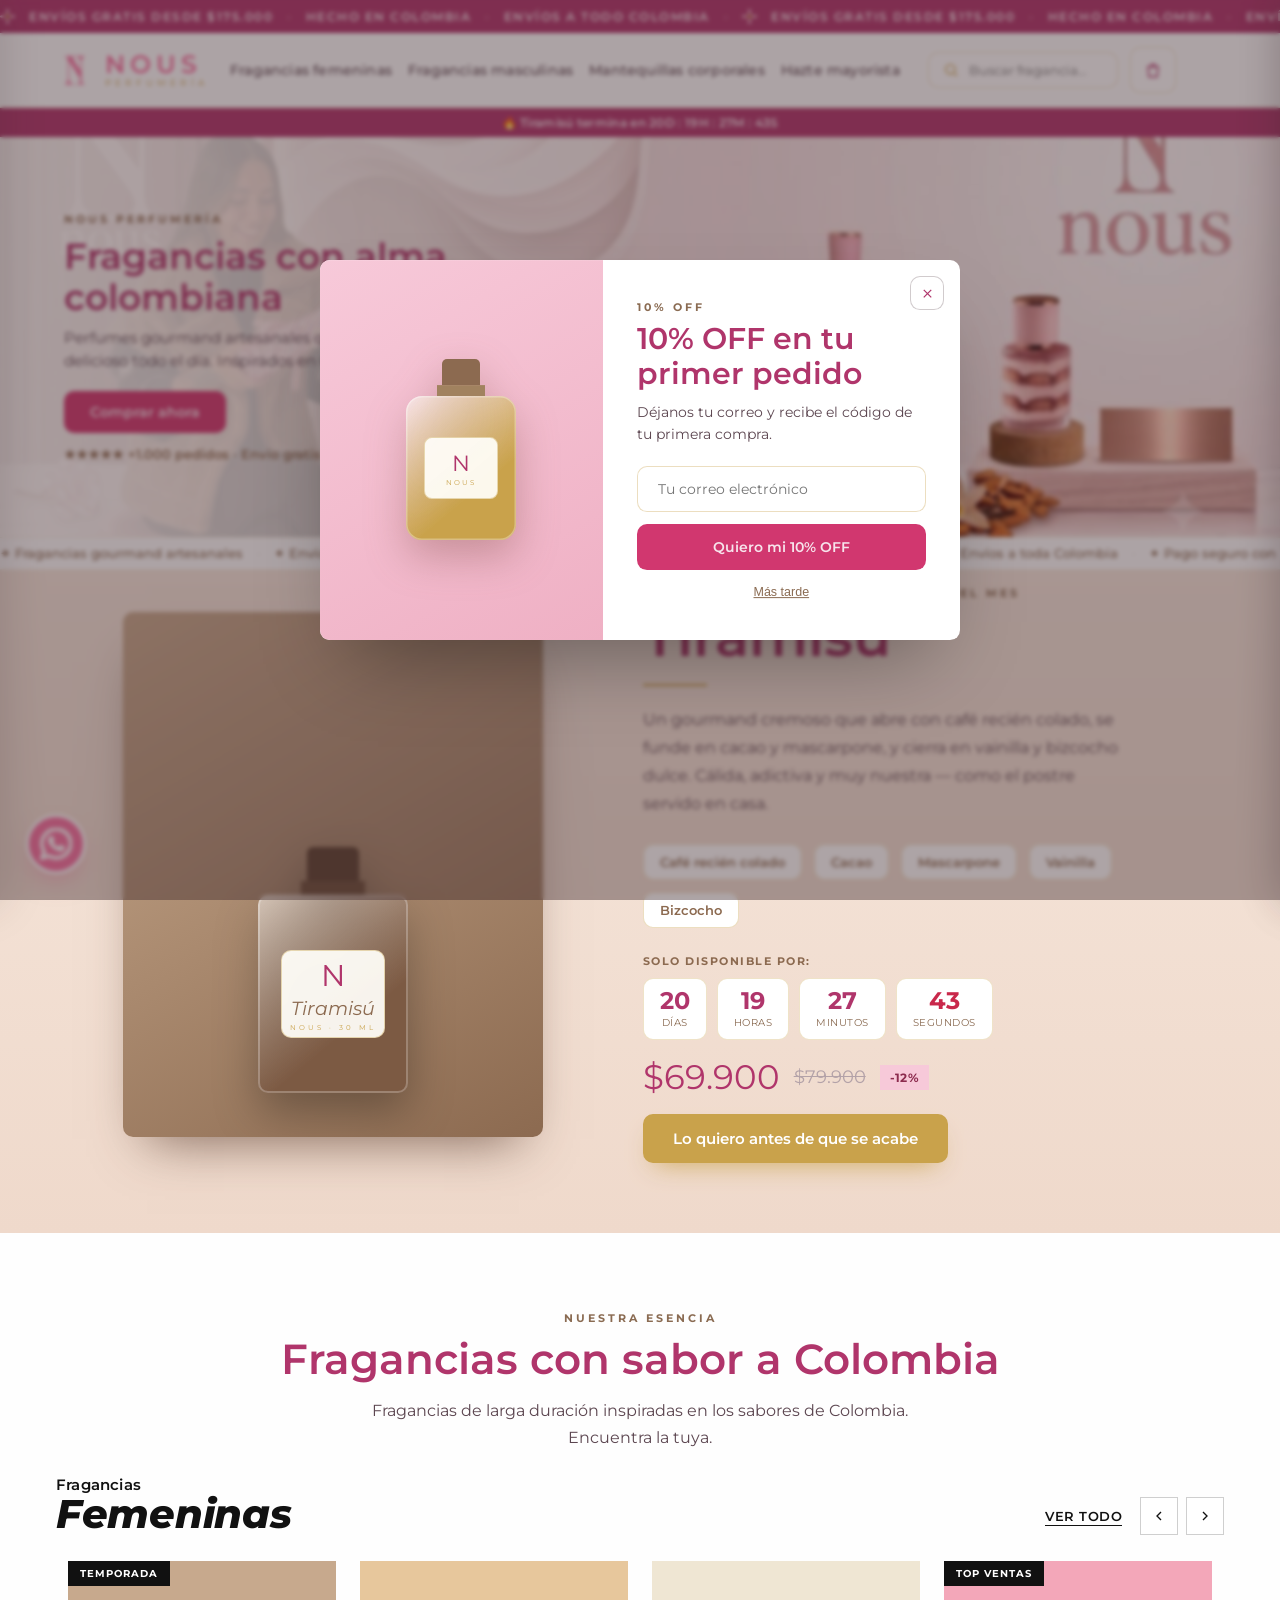
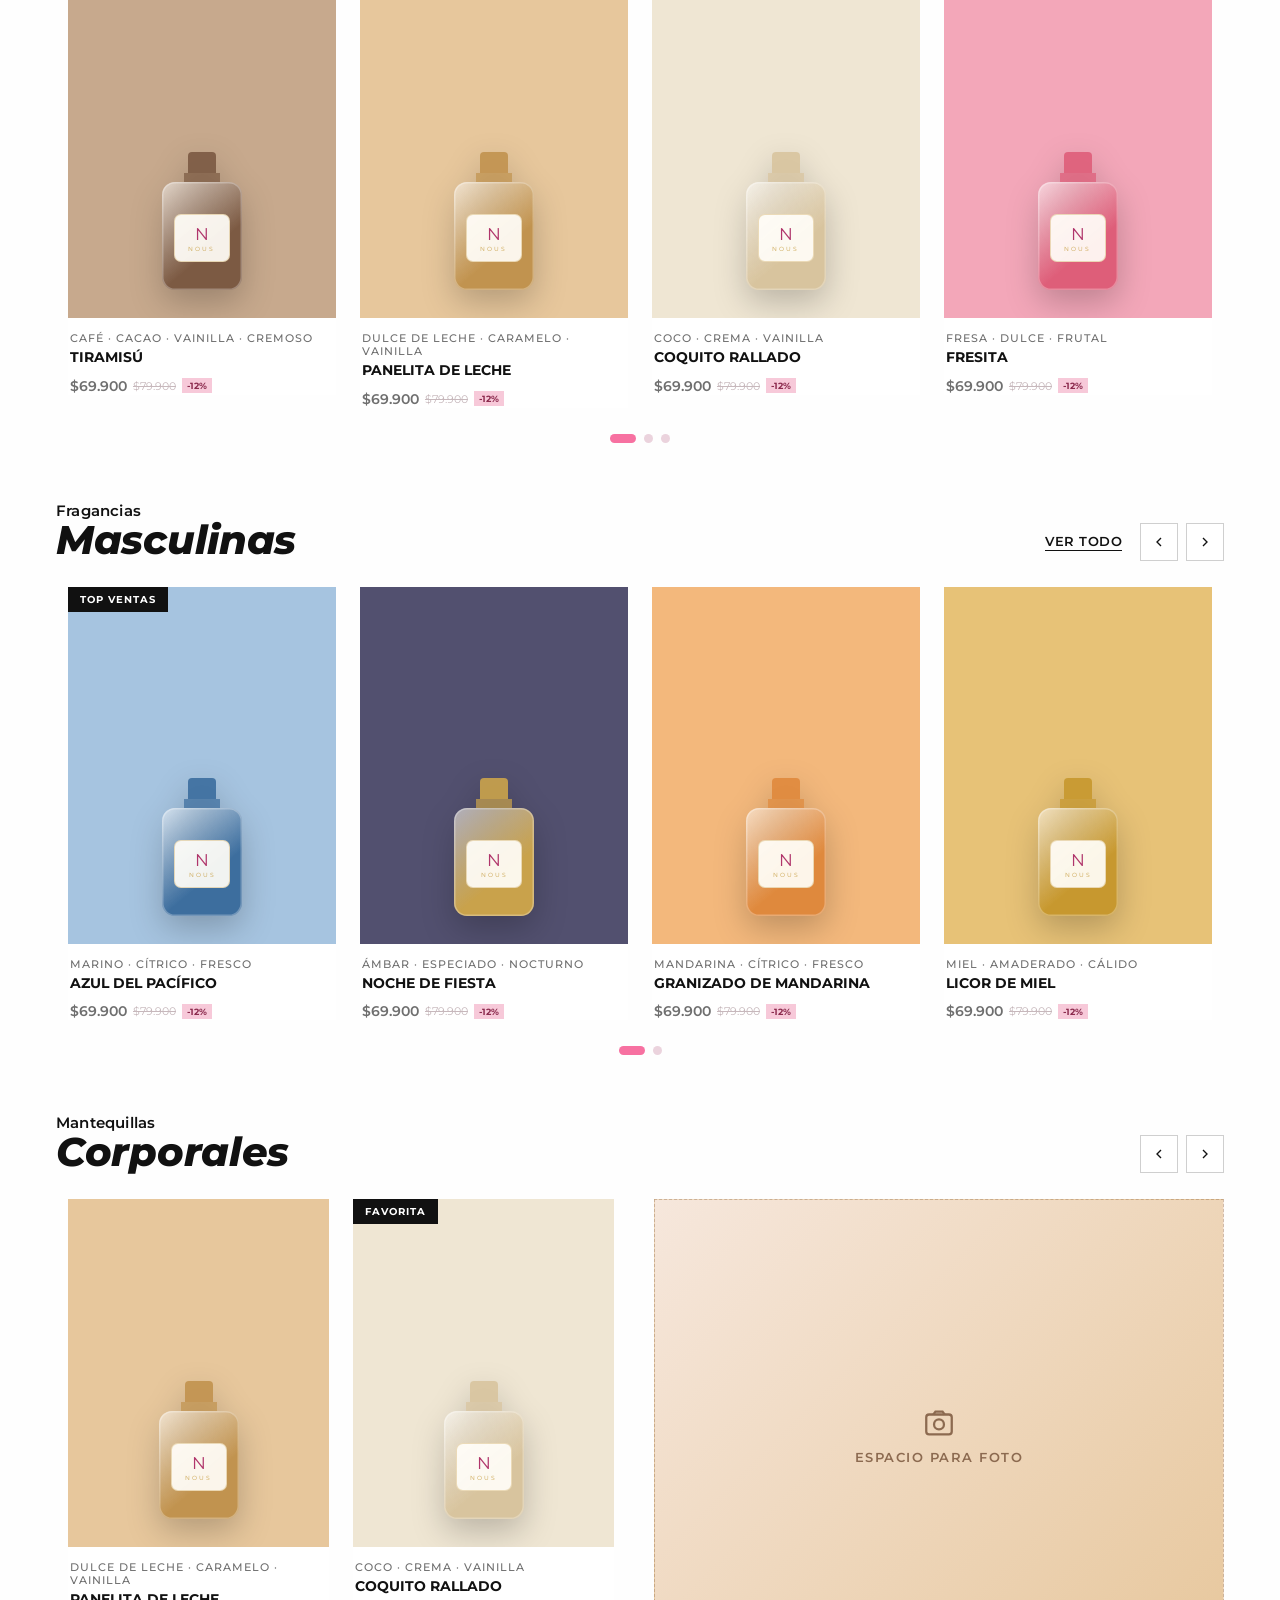
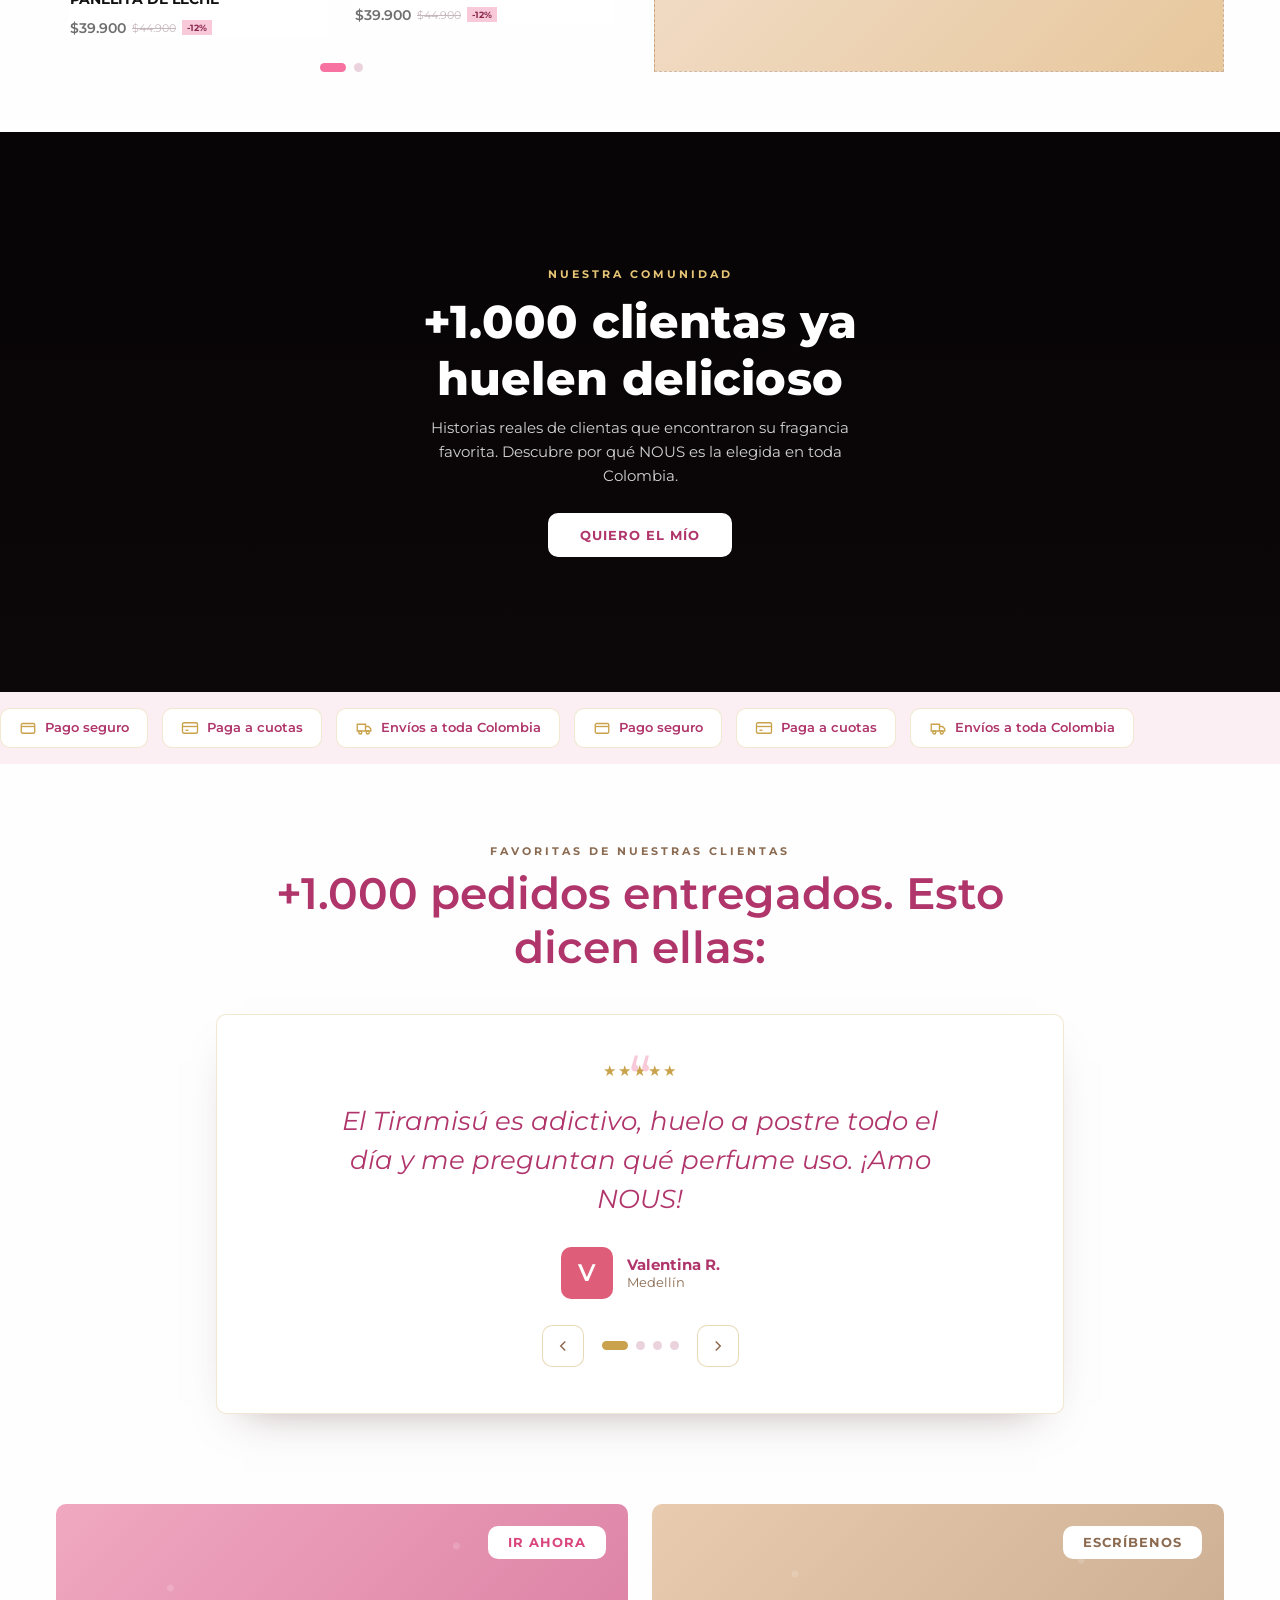
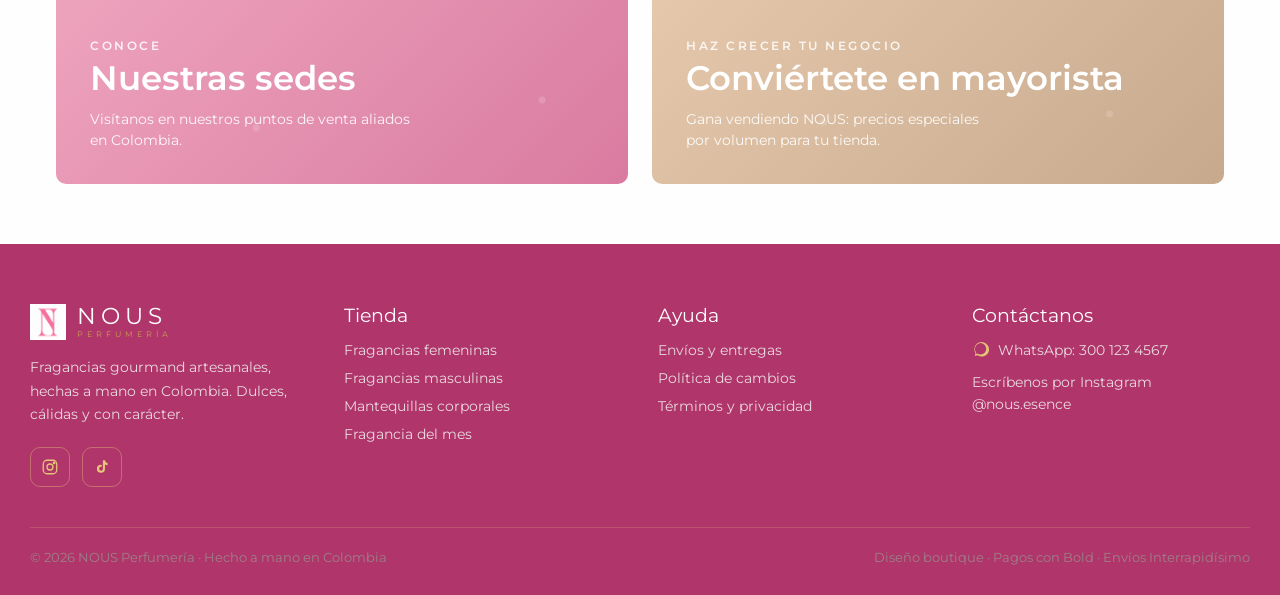
==== commit 1d20ee9d: "refactor: tokenize colors + fix WCAG contrast + add interactive states..." ====
--- a/site/index.html
+++ b/site/index.html
@@ -11,82 +11,99 @@
 </head>
 <body>
 
-  <!-- ANNOUNCEMENT BAR (scrolls away, not fixed) -->
-  <div style="background:#4A3339;overflow:hidden;padding:9px 0">
-    <div style="display:flex;width:max-content;animation:nmarquee 26s linear infinite">
-      <span style="display:flex;align-items:center;gap:14px;color:#F7E4EC;font-size:12px;letter-spacing:1.5px;text-transform:uppercase;font-weight:500;white-space:nowrap;padding-right:14px">
-        <span style="display:inline-flex;align-items:center;gap:8px"><svg width="15" height="15" viewBox="0 0 40 40"><g fill="#F7C9D9"><ellipse cx="20" cy="7" rx="3.4" ry="7"></ellipse><ellipse cx="20" cy="33" rx="3.4" ry="7"></ellipse><ellipse cx="7" cy="20" rx="7" ry="3.4"></ellipse><ellipse cx="33" cy="20" rx="7" ry="3.4"></ellipse></g><circle cx="20" cy="20" r="4.6" fill="#C9A24B"></circle></svg></span>
-        <span style="font-weight:700">🔥 +1.000 pedidos a nivel nacional</span>
-        <span style="opacity:.4">·</span>
-        <span>Envío GRATIS desde $120.000</span>
-        <span style="opacity:.4">·</span>
-        <span>Hecho a mano en Colombia</span>
-        <span style="opacity:.4">·</span>
-      </span>
-      <span style="display:flex;align-items:center;gap:14px;color:#F7E4EC;font-size:12px;letter-spacing:1.5px;text-transform:uppercase;font-weight:500;white-space:nowrap;padding-right:14px">
-        <span style="display:inline-flex;align-items:center;gap:8px"><svg width="15" height="15" viewBox="0 0 40 40"><g fill="#F7C9D9"><ellipse cx="20" cy="7" rx="3.4" ry="7"></ellipse><ellipse cx="20" cy="33" rx="3.4" ry="7"></ellipse><ellipse cx="7" cy="20" rx="7" ry="3.4"></ellipse><ellipse cx="33" cy="20" rx="7" ry="3.4"></ellipse></g><circle cx="20" cy="20" r="4.6" fill="#C9A24B"></circle></svg></span>
-        <span style="font-weight:700">🔥 +1.000 pedidos a nivel nacional</span>
-        <span style="opacity:.4">·</span>
-        <span>Envío GRATIS desde $120.000</span>
-        <span style="opacity:.4">·</span>
-        <span>Hecho a mano en Colombia</span>
-        <span style="opacity:.4">·</span>
+  <!-- ANNOUNCEMENT BAR + HEADER + COUNTDOWN (all sticky together) -->
+  <div style="position:sticky;top:0;z-index:80">
+  <!-- ANNOUNCEMENT BAR -->
+  <div style="background:var(--brand-deep);overflow:hidden;padding:9px 0">
+    <div style="display:flex;width:max-content;animation:nmarquee 22s linear infinite">
+      <span style="display:flex;align-items:center;gap:14px;color:#F7E4EC;font-size:12px;letter-spacing:1.5px;text-transform:uppercase;font-weight:600;white-space:nowrap;padding-right:14px">
+        <span style="display:inline-flex;align-items:center;gap:8px"><svg width="15" height="15" viewBox="0 0 40 40"><g fill="var(--blush)"><ellipse cx="20" cy="7" rx="3.4" ry="7"></ellipse><ellipse cx="20" cy="33" rx="3.4" ry="7"></ellipse><ellipse cx="7" cy="20" rx="7" ry="3.4"></ellipse><ellipse cx="33" cy="20" rx="7" ry="3.4"></ellipse></g><circle cx="20" cy="20" r="4.6" fill="var(--gold)"></circle></svg></span>
+        <span>Envíos gratis desde $175.000</span>
+        <span style="opacity:.5">·</span>
+        <span>Hecho en Colombia</span>
+        <span style="opacity:.5">·</span>
+        <span>Envíos a todo Colombia</span>
+        <span style="opacity:.5">·</span>
+      </span>
+      <span style="display:flex;align-items:center;gap:14px;color:#F7E4EC;font-size:12px;letter-spacing:1.5px;text-transform:uppercase;font-weight:600;white-space:nowrap;padding-right:14px">
+        <span style="display:inline-flex;align-items:center;gap:8px"><svg width="15" height="15" viewBox="0 0 40 40"><g fill="var(--blush)"><ellipse cx="20" cy="7" rx="3.4" ry="7"></ellipse><ellipse cx="20" cy="33" rx="3.4" ry="7"></ellipse><ellipse cx="7" cy="20" rx="7" ry="3.4"></ellipse><ellipse cx="33" cy="20" rx="7" ry="3.4"></ellipse></g><circle cx="20" cy="20" r="4.6" fill="var(--gold)"></circle></svg></span>
+        <span>Envíos gratis desde $175.000</span>
+        <span style="opacity:.5">·</span>
+        <span>Hecho en Colombia</span>
+        <span style="opacity:.5">·</span>
+        <span>Envíos a todo Colombia</span>
+        <span style="opacity:.5">·</span>
+      </span>
+      <span style="display:flex;align-items:center;gap:14px;color:#F7E4EC;font-size:12px;letter-spacing:1.5px;text-transform:uppercase;font-weight:600;white-space:nowrap;padding-right:14px">
+        <span style="display:inline-flex;align-items:center;gap:8px"><svg width="15" height="15" viewBox="0 0 40 40"><g fill="var(--blush)"><ellipse cx="20" cy="7" rx="3.4" ry="7"></ellipse><ellipse cx="20" cy="33" rx="3.4" ry="7"></ellipse><ellipse cx="7" cy="20" rx="7" ry="3.4"></ellipse><ellipse cx="33" cy="20" rx="7" ry="3.4"></ellipse></g><circle cx="20" cy="20" r="4.6" fill="var(--gold)"></circle></svg></span>
+        <span>Envíos gratis desde $175.000</span>
+        <span style="opacity:.5">·</span>
+        <span>Hecho en Colombia</span>
+        <span style="opacity:.5">·</span>
+        <span>Envíos a todo Colombia</span>
+        <span style="opacity:.5">·</span>
+      </span>
+      <span style="display:flex;align-items:center;gap:14px;color:#F7E4EC;font-size:12px;letter-spacing:1.5px;text-transform:uppercase;font-weight:600;white-space:nowrap;padding-right:14px">
+        <span style="display:inline-flex;align-items:center;gap:8px"><svg width="15" height="15" viewBox="0 0 40 40"><g fill="var(--blush)"><ellipse cx="20" cy="7" rx="3.4" ry="7"></ellipse><ellipse cx="20" cy="33" rx="3.4" ry="7"></ellipse><ellipse cx="7" cy="20" rx="7" ry="3.4"></ellipse><ellipse cx="33" cy="20" rx="7" ry="3.4"></ellipse></g><circle cx="20" cy="20" r="4.6" fill="var(--gold)"></circle></svg></span>
+        <span>Envíos gratis desde $175.000</span>
+        <span style="opacity:.5">·</span>
+        <span>Hecho en Colombia</span>
+        <span style="opacity:.5">·</span>
+        <span>Envíos a todo Colombia</span>
+        <span style="opacity:.5">·</span>
       </span>
     </div>
   </div>
-
-  <!-- HEADER + COUNTDOWN (sticky together) -->
-  <div style="position:sticky;top:0;z-index:80">
   <header style="background:#FEFEFE;border-bottom:1px solid rgba(201,162,75,.22)">
     <div class="desktop-header-row" style="max-width:1220px;margin:0 auto;padding:14px 26px;display:flex;align-items:center;gap:16px;flex-wrap:wrap">
       <a href="index.html" style="display:flex;align-items:center;gap:11px;text-decoration:none;flex:none">
         <img src="assets/img/logo-nous.png" alt="NOUS" style="width:38px;height:38px;object-fit:contain">
         <span style="display:flex;flex-direction:column;line-height:1">
-          <span style="font-family:'Montserrat',sans-serif;font-size:25px;font-weight:600;letter-spacing:5px;color:#4A3339">NOUS</span>
-          <span style="font-size:8.5px;letter-spacing:4px;color:#C9A24B;text-transform:uppercase;margin-top:2px">Perfumería</span>
+          <span style="font-family:'Montserrat',sans-serif;font-size:25px;font-weight:600;letter-spacing:5px;color:var(--brand)">NOUS</span>
+          <span style="font-size:8.5px;letter-spacing:4px;color:var(--gold);text-transform:uppercase;margin-top:2px">Perfumería</span>
         </span>
       </a>
       <nav style="display:flex;gap:16px;row-gap:8px;margin-left:6px;flex:1 1 300px;min-width:0;flex-wrap:wrap">
-        <a href="femeninas.html" style="text-decoration:none;color:#5C4650;font-size:13.5px;font-weight:500;letter-spacing:.2px;white-space:nowrap">Fragancias femeninas</a>
-        <a href="masculinas.html" style="text-decoration:none;color:#5C4650;font-size:13.5px;font-weight:500;letter-spacing:.2px;white-space:nowrap">Fragancias masculinas</a>
-        <a href="mantequillas.html" style="text-decoration:none;color:#5C4650;font-size:13.5px;font-weight:500;letter-spacing:.2px;white-space:nowrap">Mantequillas corporales</a>
-        <a href="#sedes" style="text-decoration:none;color:#5C4650;font-size:13.5px;font-weight:500;letter-spacing:.2px;white-space:nowrap">Hazte mayorista</a>
+        <a href="femeninas.html" style="text-decoration:none;color:var(--ink);font-size:13.5px;font-weight:500;letter-spacing:.2px;white-space:nowrap">Fragancias femeninas</a>
+        <a href="masculinas.html" style="text-decoration:none;color:var(--ink);font-size:13.5px;font-weight:500;letter-spacing:.2px;white-space:nowrap">Fragancias masculinas</a>
+        <a href="mantequillas.html" style="text-decoration:none;color:var(--ink);font-size:13.5px;font-weight:500;letter-spacing:.2px;white-space:nowrap">Mantequillas corporales</a>
+        <a href="#sedes" style="text-decoration:none;color:var(--ink);font-size:13.5px;font-weight:500;letter-spacing:.2px;white-space:nowrap">Hazte mayorista</a>
       </nav>
       <div style="display:flex;align-items:center;gap:12px;flex:none;margin-left:auto">
         <div style="display:flex;align-items:center;gap:8px;background:#fff;border:1px solid rgba(201,162,75,.3);border-radius:10px;padding:8px 14px;flex:0 1 190px;min-width:130px">
-          <svg width="16" height="16" viewBox="0 0 24 24" fill="none" stroke="#C9A24B" stroke-width="2" style="flex:none"><circle cx="11" cy="11" r="7"></circle><path d="M21 21l-4-4"></path></svg>
-          <input class="js-search-input" placeholder="Buscar fragancia…" style="border:none;outline:none;background:transparent;font-family:'Montserrat',sans-serif;font-size:13px;color:#4A3339;width:100%;min-width:0">
+          <svg width="16" height="16" viewBox="0 0 24 24" fill="none" stroke="var(--gold)" stroke-width="2" style="flex:none"><circle cx="11" cy="11" r="7"></circle><path d="M21 21l-4-4"></path></svg>
+          <input class="js-search-input" placeholder="Buscar fragancia…" style="border:none;outline:none;background:transparent;font-family:'Montserrat',sans-serif;font-size:13px;color:var(--brand-deep);width:100%;min-width:0">
         </div>
         <button data-open-drawer="cart" style="position:relative;background:#fff;border:1px solid rgba(201,162,75,.3);border-radius:10px;width:46px;height:46px;display:flex;align-items:center;justify-content:center;cursor:pointer">
-          <svg width="20" height="20" viewBox="0 0 24 24" fill="none" stroke="#4A3339" stroke-width="1.7"><path d="M6 8h12l-1 12H7L6 8z"></path><path d="M9 8a3 3 0 0 1 6 0"></path></svg>
-          <span class="js-cart-count" style="display:none;position:absolute;top:-4px;right:-4px;min-width:20px;height:20px;padding:0 5px;background:#C9A24B;color:#fff;border-radius:10px;font-size:11px;font-weight:700;align-items:center;justify-content:center">0</span>
+          <svg width="20" height="20" viewBox="0 0 24 24" fill="none" stroke="var(--brand-deep)" stroke-width="1.7"><path d="M6 8h12l-1 12H7L6 8z"></path><path d="M9 8a3 3 0 0 1 6 0"></path></svg>
+          <span class="js-cart-count" style="display:none;position:absolute;top:-4px;right:-4px;min-width:20px;height:20px;padding:0 5px;background:var(--gold);color:#fff;border-radius:10px;font-size:11px;font-weight:700;align-items:center;justify-content:center">0</span>
         </button>
       </div>
     </div>
     <div class="mobile-header-row" style="align-items:center;justify-content:space-between;padding:11px 14px;gap:8px">
-      <button data-open-drawer="nav" aria-label="Menú" style="background:none;border:none;cursor:pointer;display:flex;align-items:center;justify-content:center;width:38px;height:38px;flex:none;color:#4A3339">
+      <button data-open-drawer="nav" aria-label="Menú" style="background:none;border:none;cursor:pointer;display:flex;align-items:center;justify-content:center;width:38px;height:38px;flex:none;color:var(--brand-deep)">
         <svg width="23" height="23" viewBox="0 0 24 24" fill="none" stroke="currentColor" stroke-width="2"><path d="M3 6h18M3 12h18M3 18h18"></path></svg>
       </button>
       <a href="index.html" style="display:flex;align-items:center;gap:7px;text-decoration:none;flex:1;justify-content:center;min-width:0">
         <img src="assets/img/logo-nous.png" alt="NOUS" style="width:26px;height:26px;object-fit:contain;flex:none">
         <span style="display:flex;flex-direction:column;line-height:1">
-          <span style="font-family:'Montserrat',sans-serif;font-size:17px;font-weight:600;letter-spacing:3.5px;color:#4A3339">NOUS</span>
-          <span style="font-size:7px;letter-spacing:2.5px;color:#C9A24B;text-transform:uppercase;margin-top:1px;text-align:center">Perfumería</span>
+          <span style="font-family:'Montserrat',sans-serif;font-size:17px;font-weight:600;letter-spacing:3.5px;color:var(--brand)">NOUS</span>
+          <span style="font-size:7px;letter-spacing:2.5px;color:var(--gold);text-transform:uppercase;margin-top:1px;text-align:center">Perfumería</span>
         </span>
       </a>
       <div style="display:flex;align-items:center;gap:2px;flex:none">
-        <button data-open-drawer="search" aria-label="Buscar" style="background:none;border:none;cursor:pointer;display:flex;align-items:center;justify-content:center;width:38px;height:38px;color:#4A3339">
+        <button data-open-drawer="search" aria-label="Buscar" style="background:none;border:none;cursor:pointer;display:flex;align-items:center;justify-content:center;width:38px;height:38px;color:var(--brand-deep)">
           <svg width="19" height="19" viewBox="0 0 24 24" fill="none" stroke="currentColor" stroke-width="2"><circle cx="11" cy="11" r="7"></circle><path d="M21 21l-4-4"></path></svg>
         </button>
-        <button data-open-drawer="cart" style="position:relative;background:none;border:none;cursor:pointer;display:flex;align-items:center;justify-content:center;width:38px;height:38px;color:#4A3339">
+        <button data-open-drawer="cart" style="position:relative;background:none;border:none;cursor:pointer;display:flex;align-items:center;justify-content:center;width:38px;height:38px;color:var(--brand-deep)">
           <svg width="19" height="19" viewBox="0 0 24 24" fill="none" stroke="currentColor" stroke-width="1.7"><path d="M6 8h12l-1 12H7L6 8z"></path><path d="M9 8a3 3 0 0 1 6 0"></path></svg>
-          <span class="js-cart-count" style="display:none;position:absolute;top:2px;right:2px;min-width:15px;height:15px;padding:0 3px;background:#C9A24B;color:#fff;border-radius:10px;font-size:9px;font-weight:700;align-items:center;justify-content:center">0</span>
+          <span class="js-cart-count" style="display:none;position:absolute;top:2px;right:2px;min-width:15px;height:15px;padding:0 3px;background:var(--gold);color:#fff;border-radius:10px;font-size:9px;font-weight:700;align-items:center;justify-content:center">0</span>
         </button>
       </div>
     </div>
   </header>
-  <div style="background:#4A3339;color:#F7E4EC;text-align:center;padding:7px 12px;font-family:'Montserrat',sans-serif;font-size:12px;font-weight:600;letter-spacing:.3px">
-    🔥 Tiramisú termina en <span class="js-countdown-days">0</span> días : <span class="js-countdown-hours">00</span> horas : <span class="js-countdown-minutes">00</span> minutos : <span class="js-countdown-seconds">00</span> segundos
+  <div style="background:var(--brand-deep);color:#F7E4EC;text-align:center;padding:7px 12px;font-family:'Montserrat',sans-serif;font-size:12px;font-weight:600;letter-spacing:.3px">
+    🔥 Tiramisú termina en <span class="js-countdown-days">0</span>D : <span class="js-countdown-hours">00</span>H : <span class="js-countdown-minutes">00</span>M : <span class="js-countdown-seconds">00</span>S
   </div>
   </div>
 
@@ -97,10 +114,10 @@
     <div style="position:absolute;inset:0;background:linear-gradient(90deg,rgba(255,253,251,.94) 0%,rgba(255,253,251,.75) 32%,rgba(255,253,251,.15) 58%,rgba(255,253,251,0) 75%)"></div>
     <div style="position:relative;max-width:520px;padding:38px 5vw">
       <div style="font-size:11px;letter-spacing:3px;text-transform:uppercase;color:#8C6A50;font-weight:700">Nous Perfumería</div>
-      <h1 style="font-family:'Montserrat',sans-serif;font-size:clamp(26px,7vw,36px);font-weight:600;line-height:1.15;margin:10px 0 8px;color:#4A3339">Fragancias con alma colombiana</h1>
-      <p style="font-size:14.5px;line-height:1.6;color:#5C4650;margin:0;max-width:440px">Perfumes gourmand artesanales que huelen delicioso todo el día. Inspirados en Colombia 🇨🇴</p>
-      <a href="#catalogo" style="display:inline-flex;margin-top:18px;background:#4A3339;color:#F7E4EC;border-radius:10px;padding:12px 26px;font-weight:600;font-size:14px;text-decoration:none">Comprar ahora</a>
-      <div style="margin-top:14px;font-size:12.5px;color:#8C6A50;font-weight:600">★★★★★ +1.000 pedidos · Envío gratis desde $120.000</div>
+      <h1 style="font-family:'Montserrat',sans-serif;font-size:clamp(26px,7vw,36px);font-weight:600;line-height:1.15;margin:10px 0 8px;color:var(--brand-deep)">Fragancias con alma colombiana</h1>
+      <p style="font-size:14.5px;line-height:1.6;color:var(--ink);margin:0;max-width:440px">Perfumes gourmand artesanales que huelen delicioso todo el día. Inspirados en Colombia 🇨🇴</p>
+      <a href="#catalogo" style="display:inline-flex;margin-top:18px;background:var(--cta);color:#F7E4EC;border-radius:10px;padding:12px 26px;font-weight:600;font-size:14px;text-decoration:none">Comprar ahora</a>
+      <div style="margin-top:14px;font-size:12.5px;color:#8C6A50;font-weight:600">★★★★★ +1.000 pedidos · Envío gratis desde $175.000</div>
     </div>
   </section>
 
@@ -127,7 +144,7 @@
   </section>
 
   <!-- FRAGANCIA DEL MES -->
-  <section id="fragancia" style="background:linear-gradient(180deg,#F6E7DC,#EFD9CB);padding:clamp(40px,9vw,70px) 26px;margin-top:10px">
+  <section id="fragancia" style="background:linear-gradient(180deg,#F6E7DC,#EFD9CB);padding:16px 26px clamp(40px,9vw,70px)">
     <div style="max-width:1120px;margin:0 auto;display:flex;gap:56px;align-items:center;flex-wrap:wrap">
       <div style="flex:1;min-width:min(300px,100%);position:relative;display:flex;justify-content:center">
         <div style="width:100%;max-width:420px;aspect-ratio:4/5;border-radius:10px;background:linear-gradient(150deg,#C7A98D,#8C6A50);display:flex;align-items:flex-end;justify-content:center;padding-bottom:44px;box-shadow:0 26px 50px -24px rgba(80,50,35,.7);position:relative;overflow:hidden">
@@ -136,19 +153,19 @@
             <div style="width:64px;height:14px;margin:0 auto;background:#6B4E3A"></div>
             <div style="position:relative;width:150px;height:198px;border-radius:10px;background:linear-gradient(140deg,rgba(255,255,255,.5),#7C5A43 65%);box-shadow:inset 0 0 0 2px rgba(255,255,255,.25)">
               <div style="position:absolute;left:50%;top:50%;transform:translate(-50%,-50%);width:104px;height:88px;background:rgba(255,253,248,.94);border-radius:10px;display:flex;flex-direction:column;align-items:center;justify-content:center;gap:3px;border:1px solid rgba(201,162,75,.4)">
-                <span style="font-family:'Montserrat',sans-serif;font-size:30px;color:#4A3339">N</span>
+                <span style="font-family:'Montserrat',sans-serif;font-size:30px;color:var(--brand-deep)">N</span>
                 <span style="font-family:'Montserrat',sans-serif;font-style:italic;font-size:19px;color:#8C6A50">Tiramisú</span>
-                <span style="font-size:7px;letter-spacing:3px;color:#C9A24B">NOUS · 30 ML</span>
+                <span style="font-size:7px;letter-spacing:3px;color:var(--gold)">NOUS · 30 ML</span>
               </div>
             </div>
           </div>
         </div>
       </div>
       <div style="flex:1.1;min-width:min(300px,100%)">
-        <div style="font-size:11px;letter-spacing:3px;text-transform:uppercase;color:#C9A24B;font-weight:700">Edición limitada · La fragancia del mes</div>
-        <h2 style="font-family:'Montserrat',sans-serif;font-size:clamp(34px,9vw,56px);font-weight:600;margin:8px 0 0;color:#4A3339;line-height:1">Tiramisú</h2>
-        <div style="width:64px;height:2px;background:#C9A24B;margin:20px 0"></div>
-        <p style="font-size:16px;line-height:1.75;color:#5C4650;max-width:480px">Un gourmand cremoso que abre con café recién colado, se funde en cacao y mascarpone, y cierra en vainilla y bizcocho dulce. Cálida, adictiva y muy nuestra — como el postre servido en casa.</p>
+        <div style="font-size:11px;letter-spacing:3px;text-transform:uppercase;color:var(--gold-text);font-weight:700">Edición limitada · La fragancia del mes</div>
+        <h2 style="font-family:'Montserrat',sans-serif;font-size:clamp(34px,9vw,56px);font-weight:600;margin:8px 0 0;color:var(--brand-deep);line-height:1">Tiramisú</h2>
+        <div style="width:64px;height:2px;background:var(--gold);margin:20px 0"></div>
+        <p style="font-size:16px;line-height:1.75;color:var(--ink);max-width:480px">Un gourmand cremoso que abre con café recién colado, se funde en cacao y mascarpone, y cierra en vainilla y bizcocho dulce. Cálida, adictiva y muy nuestra — como el postre servido en casa.</p>
         <div style="display:flex;gap:12px;flex-wrap:wrap;margin:26px 0">
           <span style="background:#fff;border:1px solid rgba(201,162,75,.35);border-radius:10px;padding:9px 16px;font-size:13px;font-weight:600;color:#8C6A50">Café recién colado</span>
           <span style="background:#fff;border:1px solid rgba(201,162,75,.35);border-radius:10px;padding:9px 16px;font-size:13px;font-weight:600;color:#8C6A50">Cacao</span>
@@ -160,15 +177,15 @@
           <div style="font-size:11px;letter-spacing:1.5px;text-transform:uppercase;color:#8C6A50;font-weight:700;margin-bottom:10px">Solo disponible por:</div>
           <div style="display:flex;gap:10px">
             <div style="background:#fff;border:1px solid rgba(201,162,75,.3);border-radius:10px;padding:10px 16px;text-align:center;min-width:64px">
-              <div style="font-family:'Montserrat',sans-serif;font-size:24px;font-weight:700;color:#4A3339;line-height:1" class="js-countdown-days">0</div>
+              <div style="font-family:'Montserrat',sans-serif;font-size:24px;font-weight:700;color:var(--brand-deep);line-height:1" class="js-countdown-days">0</div>
               <div style="font-size:10px;letter-spacing:.5px;text-transform:uppercase;color:#8a6b52;margin-top:3px">Días</div>
             </div>
             <div style="background:#fff;border:1px solid rgba(201,162,75,.3);border-radius:10px;padding:10px 16px;text-align:center;min-width:64px">
-              <div style="font-family:'Montserrat',sans-serif;font-size:24px;font-weight:700;color:#4A3339;line-height:1" class="js-countdown-hours">00</div>
+              <div style="font-family:'Montserrat',sans-serif;font-size:24px;font-weight:700;color:var(--brand-deep);line-height:1" class="js-countdown-hours">00</div>
               <div style="font-size:10px;letter-spacing:.5px;text-transform:uppercase;color:#8a6b52;margin-top:3px">Horas</div>
             </div>
             <div style="background:#fff;border:1px solid rgba(201,162,75,.3);border-radius:10px;padding:10px 16px;text-align:center;min-width:64px">
-              <div style="font-family:'Montserrat',sans-serif;font-size:24px;font-weight:700;color:#4A3339;line-height:1" class="js-countdown-minutes">00</div>
+              <div style="font-family:'Montserrat',sans-serif;font-size:24px;font-weight:700;color:var(--brand-deep);line-height:1" class="js-countdown-minutes">00</div>
               <div style="font-size:10px;letter-spacing:.5px;text-transform:uppercase;color:#8a6b52;margin-top:3px">Minutos</div>
             </div>
             <div style="background:#fff;border:1px solid rgba(201,162,75,.3);border-radius:10px;padding:10px 16px;text-align:center;min-width:64px">
@@ -177,9 +194,13 @@
             </div>
           </div>
         </div>
-        <div style="display:flex;align-items:center;gap:20px;margin-top:16px">
-          <span style="font-family:'Montserrat',sans-serif;font-size:34px;color:#4A3339">$69.900</span>
-          <button data-add="f-tiramisu" style="background:#C9A24B;color:#fff;border:none;border-radius:10px;padding:15px 30px;font-family:'Montserrat',sans-serif;font-weight:600;font-size:15px;cursor:pointer;box-shadow:0 12px 26px -12px rgba(201,162,75,.9)">Lo quiero antes de que se acabe</button>
+        <div style="display:flex;align-items:center;gap:14px;flex-wrap:wrap;margin-top:16px">
+          <span style="font-family:'Montserrat',sans-serif;font-size:34px;color:var(--brand-deep)">$69.900</span>
+          <span style="font-size:18px;color:#B3A2A8;text-decoration:line-through">$79.900</span>
+          <span style="background:var(--blush);color:#8C2B4E;font-size:12px;font-weight:700;letter-spacing:.3px;padding:5px 10px">-12%</span>
+        </div>
+        <div style="margin-top:16px">
+          <button data-add="f-tiramisu" style="background:var(--gold);color:#fff;border:none;border-radius:10px;padding:15px 30px;font-family:'Montserrat',sans-serif;font-weight:600;font-size:15px;cursor:pointer;box-shadow:0 12px 26px -12px rgba(201,162,75,.9)">Lo quiero antes de que se acabe</button>
         </div>
       </div>
     </div>
@@ -187,55 +208,58 @@
 
   <!-- CATALOGO -->
   <section id="catalogo" style="max-width:900px;margin:0 auto;padding:clamp(46px,10vw,78px) 26px 10px;text-align:center;scroll-margin-top:80px">
-    <div style="font-size:11px;letter-spacing:3px;text-transform:uppercase;color:#C9A24B;font-weight:700">Nuestra esencia</div>
-    <h2 style="font-family:'Montserrat',sans-serif;font-size:clamp(28px,7vw,42px);font-weight:600;margin:8px 0 12px;color:#4A3339">Fragancias con sabor a Colombia</h2>
-    <p style="font-size:15.5px;line-height:1.75;color:#5C4650;margin:0 auto;max-width:600px">Fragancias de larga duración inspiradas en los sabores de Colombia. Encuentra la tuya.</p>
+    <div style="font-size:11px;letter-spacing:3px;text-transform:uppercase;color:var(--gold-text);font-weight:700">Nuestra esencia</div>
+    <h2 style="font-family:'Montserrat',sans-serif;font-size:clamp(28px,7vw,42px);font-weight:600;margin:8px 0 12px;color:var(--brand-deep)">Fragancias con sabor a Colombia</h2>
+    <p style="font-size:15.5px;line-height:1.75;color:var(--ink);margin:0 auto;max-width:600px">Fragancias de larga duración inspiradas en los sabores de Colombia. Encuentra la tuya.</p>
   </section>
 
   <!-- FRAGANCIAS FEMENINAS -->
   <section id="femeninas" style="max-width:1220px;margin:0 auto;padding:16px 26px 44px;scroll-margin-top:80px">
     <div style="display:flex;align-items:flex-end;justify-content:space-between;margin:0 0 26px;flex-wrap:wrap;gap:14px">
-      <h3 style="font-family:'Montserrat',sans-serif;font-size:clamp(24px,4vw,34px);font-weight:800;color:#111;margin:0;letter-spacing:-.3px">Fragancias femeninas</h3>
+      <div style="line-height:1.05">
+        <div style="font-family:'Montserrat',sans-serif;font-size:clamp(13px,2vw,15px);font-weight:600;color:#111;letter-spacing:.2px">Fragancias</div>
+        <div style="font-family:'Montserrat',sans-serif;font-size:clamp(28px,5vw,40px);font-weight:800;font-style:italic;color:#111;letter-spacing:-.3px">Femeninas</div>
+      </div>
       <div style="display:flex;align-items:center;gap:18px">
         <a href="femeninas.html" style="font-family:'Montserrat',sans-serif;font-size:12.5px;font-weight:600;letter-spacing:.5px;text-transform:uppercase;color:#111;text-decoration:underline;text-underline-offset:4px">Ver todo</a>
-        <div style="display:flex;gap:8px">
+        <div class="carousel-arrows">
           <button class="carousel-prev" style="width:38px;height:38px;border-radius:0;border:1px solid rgba(17,17,17,.2);background:#fff;cursor:pointer;display:flex;align-items:center;justify-content:center;color:#111"><svg width="16" height="16" viewBox="0 0 24 24" fill="none" stroke="currentColor" stroke-width="2"><path d="M15 6l-6 6 6 6"></path></svg></button>
           <button class="carousel-next" style="width:38px;height:38px;border-radius:0;border:1px solid rgba(17,17,17,.2);background:#fff;cursor:pointer;display:flex;align-items:center;justify-content:center;color:#111"><svg width="16" height="16" viewBox="0 0 24 24" fill="none" stroke="currentColor" stroke-width="2"><path d="M9 6l6 6-6 6"></path></svg></button>
         </div>
       </div>
     </div>
     <div class="js-carousel" data-per-page="4">
-      <div style="overflow:hidden">
+      <div class="carousel-viewport" style="overflow:hidden">
         <div class="carousel-track">
                     <div style="flex:0 0 auto;width:260px">
-            <div class="prod-card" style="width:100%;background:#fff;border-radius:0;overflow:hidden;display:flex;flex-direction:column"><div class="prod-card-img" style="position:relative;aspect-ratio:3/4;overflow:hidden;background:#C7A98D;display:flex;align-items:flex-end;justify-content:center;padding-bottom:28px"><span style="position:absolute;top:0;left:0;background:#111;color:#fff;font-size:10px;font-weight:700;letter-spacing:1px;text-transform:uppercase;padding:6px 12px">Temporada</span><div style="width:80px;filter:drop-shadow(0 12px 16px rgba(0,0,0,.22))"><div style="width:28px;height:21px;margin:0 auto;background:#7C5A43;border-radius:4px 4px 0 0;opacity:.92"></div><div style="width:36px;height:9px;margin:0 auto;background:#7C5A43;opacity:.72"></div><div style="position:relative;width:80px;height:108px;border-radius:13px;background:linear-gradient(140deg,rgba(255,255,255,.55),#7C5A43 62%);box-shadow:inset 0 0 0 1.5px rgba(255,255,255,.28)"><div style="position:absolute;left:50%;top:52%;transform:translate(-50%,-50%);width:56px;height:48px;background:rgba(255,253,248,.93);border-radius:7px;display:flex;flex-direction:column;align-items:center;justify-content:center;gap:1px;border:1px solid rgba(201,162,75,.35)"><span style="font-family:'Montserrat',sans-serif;font-size:17px;color:#4A3339">N</span><span style="font-size:6px;letter-spacing:2px;color:#C9A24B">NOUS</span></div></div></div><button data-add="f-tiramisu" class="prod-hover-bar" style="position:absolute;left:0;right:0;bottom:0;display:flex;align-items:center;justify-content:center;gap:7px;background:#4A3339;color:#fff;border:none;padding:12px;font-family:'Montserrat',sans-serif;font-weight:600;font-size:12px;letter-spacing:.4px;text-transform:uppercase;cursor:pointer"><svg width="14" height="14" viewBox="0 0 24 24" fill="none" stroke="#fff" stroke-width="2.2"><path d="M12 5v14M5 12h14"></path></svg> Agregar al carrito</button></div><div style="padding:14px 2px 0;display:flex;flex-direction:column;gap:4px;flex:1"><div style="font-family:'Montserrat',sans-serif;font-size:10.5px;letter-spacing:1px;text-transform:uppercase;color:#A3A3A3;font-weight:500">Café · Cacao · Vainilla · Cremoso</div><div style="font-family:'Montserrat',sans-serif;font-size:13.5px;font-weight:700;color:#111;line-height:1.3;text-transform:uppercase">Tiramisú</div><div style="margin-top:auto;padding-top:6px"><span style="font-family:'Montserrat',sans-serif;font-size:14px;font-weight:600;color:#A3A3A3">$69.900</span></div></div></div>
-          </div>
-          <div style="flex:0 0 auto;width:260px">
-            <div class="prod-card" style="width:100%;background:#fff;border-radius:0;overflow:hidden;display:flex;flex-direction:column"><div class="prod-card-img" style="position:relative;aspect-ratio:3/4;overflow:hidden;background:#E7C79C;display:flex;align-items:flex-end;justify-content:center;padding-bottom:28px"><div style="width:80px;filter:drop-shadow(0 12px 16px rgba(0,0,0,.22))"><div style="width:28px;height:21px;margin:0 auto;background:#C1934F;border-radius:4px 4px 0 0;opacity:.92"></div><div style="width:36px;height:9px;margin:0 auto;background:#C1934F;opacity:.72"></div><div style="position:relative;width:80px;height:108px;border-radius:13px;background:linear-gradient(140deg,rgba(255,255,255,.55),#C1934F 62%);box-shadow:inset 0 0 0 1.5px rgba(255,255,255,.28)"><div style="position:absolute;left:50%;top:52%;transform:translate(-50%,-50%);width:56px;height:48px;background:rgba(255,253,248,.93);border-radius:7px;display:flex;flex-direction:column;align-items:center;justify-content:center;gap:1px;border:1px solid rgba(201,162,75,.35)"><span style="font-family:'Montserrat',sans-serif;font-size:17px;color:#4A3339">N</span><span style="font-size:6px;letter-spacing:2px;color:#C9A24B">NOUS</span></div></div></div><button data-add="f-panelita" class="prod-hover-bar" style="position:absolute;left:0;right:0;bottom:0;display:flex;align-items:center;justify-content:center;gap:7px;background:#4A3339;color:#fff;border:none;padding:12px;font-family:'Montserrat',sans-serif;font-weight:600;font-size:12px;letter-spacing:.4px;text-transform:uppercase;cursor:pointer"><svg width="14" height="14" viewBox="0 0 24 24" fill="none" stroke="#fff" stroke-width="2.2"><path d="M12 5v14M5 12h14"></path></svg> Agregar al carrito</button></div><div style="padding:14px 2px 0;display:flex;flex-direction:column;gap:4px;flex:1"><div style="font-family:'Montserrat',sans-serif;font-size:10.5px;letter-spacing:1px;text-transform:uppercase;color:#A3A3A3;font-weight:500">Dulce de leche · Caramelo · Vainilla</div><div style="font-family:'Montserrat',sans-serif;font-size:13.5px;font-weight:700;color:#111;line-height:1.3;text-transform:uppercase">Panelita de Leche</div><div style="margin-top:auto;padding-top:6px"><span style="font-family:'Montserrat',sans-serif;font-size:14px;font-weight:600;color:#A3A3A3">$69.900</span></div></div></div>
-          </div>
-          <div style="flex:0 0 auto;width:260px">
-            <div class="prod-card" style="width:100%;background:#fff;border-radius:0;overflow:hidden;display:flex;flex-direction:column"><div class="prod-card-img" style="position:relative;aspect-ratio:3/4;overflow:hidden;background:#EFE6D3;display:flex;align-items:flex-end;justify-content:center;padding-bottom:28px"><div style="width:80px;filter:drop-shadow(0 12px 16px rgba(0,0,0,.22))"><div style="width:28px;height:21px;margin:0 auto;background:#D8C49E;border-radius:4px 4px 0 0;opacity:.92"></div><div style="width:36px;height:9px;margin:0 auto;background:#D8C49E;opacity:.72"></div><div style="position:relative;width:80px;height:108px;border-radius:13px;background:linear-gradient(140deg,rgba(255,255,255,.55),#D8C49E 62%);box-shadow:inset 0 0 0 1.5px rgba(255,255,255,.28)"><div style="position:absolute;left:50%;top:52%;transform:translate(-50%,-50%);width:56px;height:48px;background:rgba(255,253,248,.93);border-radius:7px;display:flex;flex-direction:column;align-items:center;justify-content:center;gap:1px;border:1px solid rgba(201,162,75,.35)"><span style="font-family:'Montserrat',sans-serif;font-size:17px;color:#4A3339">N</span><span style="font-size:6px;letter-spacing:2px;color:#C9A24B">NOUS</span></div></div></div><button data-add="f-coquito" class="prod-hover-bar" style="position:absolute;left:0;right:0;bottom:0;display:flex;align-items:center;justify-content:center;gap:7px;background:#4A3339;color:#fff;border:none;padding:12px;font-family:'Montserrat',sans-serif;font-weight:600;font-size:12px;letter-spacing:.4px;text-transform:uppercase;cursor:pointer"><svg width="14" height="14" viewBox="0 0 24 24" fill="none" stroke="#fff" stroke-width="2.2"><path d="M12 5v14M5 12h14"></path></svg> Agregar al carrito</button></div><div style="padding:14px 2px 0;display:flex;flex-direction:column;gap:4px;flex:1"><div style="font-family:'Montserrat',sans-serif;font-size:10.5px;letter-spacing:1px;text-transform:uppercase;color:#A3A3A3;font-weight:500">Coco · Crema · Vainilla</div><div style="font-family:'Montserrat',sans-serif;font-size:13.5px;font-weight:700;color:#111;line-height:1.3;text-transform:uppercase">Coquito Rallado</div><div style="margin-top:auto;padding-top:6px"><span style="font-family:'Montserrat',sans-serif;font-size:14px;font-weight:600;color:#A3A3A3">$69.900</span></div></div></div>
-          </div>
-          <div style="flex:0 0 auto;width:260px">
-            <div class="prod-card" style="width:100%;background:#fff;border-radius:0;overflow:hidden;display:flex;flex-direction:column"><div class="prod-card-img" style="position:relative;aspect-ratio:3/4;overflow:hidden;background:#F3A7B9;display:flex;align-items:flex-end;justify-content:center;padding-bottom:28px"><span style="position:absolute;top:0;left:0;background:#111;color:#fff;font-size:10px;font-weight:700;letter-spacing:1px;text-transform:uppercase;padding:6px 12px">Top ventas</span><div style="width:80px;filter:drop-shadow(0 12px 16px rgba(0,0,0,.22))"><div style="width:28px;height:21px;margin:0 auto;background:#DE5E79;border-radius:4px 4px 0 0;opacity:.92"></div><div style="width:36px;height:9px;margin:0 auto;background:#DE5E79;opacity:.72"></div><div style="position:relative;width:80px;height:108px;border-radius:13px;background:linear-gradient(140deg,rgba(255,255,255,.55),#DE5E79 62%);box-shadow:inset 0 0 0 1.5px rgba(255,255,255,.28)"><div style="position:absolute;left:50%;top:52%;transform:translate(-50%,-50%);width:56px;height:48px;background:rgba(255,253,248,.93);border-radius:7px;display:flex;flex-direction:column;align-items:center;justify-content:center;gap:1px;border:1px solid rgba(201,162,75,.35)"><span style="font-family:'Montserrat',sans-serif;font-size:17px;color:#4A3339">N</span><span style="font-size:6px;letter-spacing:2px;color:#C9A24B">NOUS</span></div></div></div><button data-add="f-fresita" class="prod-hover-bar" style="position:absolute;left:0;right:0;bottom:0;display:flex;align-items:center;justify-content:center;gap:7px;background:#4A3339;color:#fff;border:none;padding:12px;font-family:'Montserrat',sans-serif;font-weight:600;font-size:12px;letter-spacing:.4px;text-transform:uppercase;cursor:pointer"><svg width="14" height="14" viewBox="0 0 24 24" fill="none" stroke="#fff" stroke-width="2.2"><path d="M12 5v14M5 12h14"></path></svg> Agregar al carrito</button></div><div style="padding:14px 2px 0;display:flex;flex-direction:column;gap:4px;flex:1"><div style="font-family:'Montserrat',sans-serif;font-size:10.5px;letter-spacing:1px;text-transform:uppercase;color:#A3A3A3;font-weight:500">Fresa · Dulce · Frutal</div><div style="font-family:'Montserrat',sans-serif;font-size:13.5px;font-weight:700;color:#111;line-height:1.3;text-transform:uppercase">Fresita</div><div style="margin-top:auto;padding-top:6px"><span style="font-family:'Montserrat',sans-serif;font-size:14px;font-weight:600;color:#A3A3A3">$69.900</span></div></div></div>
-          </div>
-          <div style="flex:0 0 auto;width:260px">
-            <div class="prod-card" style="width:100%;background:#fff;border-radius:0;overflow:hidden;display:flex;flex-direction:column"><div class="prod-card-img" style="position:relative;aspect-ratio:3/4;overflow:hidden;background:#C8A6D6;display:flex;align-items:flex-end;justify-content:center;padding-bottom:28px"><span style="position:absolute;top:0;left:0;background:#111;color:#fff;font-size:10px;font-weight:700;letter-spacing:1px;text-transform:uppercase;padding:6px 12px">Favorita</span><div style="width:80px;filter:drop-shadow(0 12px 16px rgba(0,0,0,.22))"><div style="width:28px;height:21px;margin:0 auto;background:#9367AE;border-radius:4px 4px 0 0;opacity:.92"></div><div style="width:36px;height:9px;margin:0 auto;background:#9367AE;opacity:.72"></div><div style="position:relative;width:80px;height:108px;border-radius:13px;background:linear-gradient(140deg,rgba(255,255,255,.55),#9367AE 62%);box-shadow:inset 0 0 0 1.5px rgba(255,255,255,.28)"><div style="position:absolute;left:50%;top:52%;transform:translate(-50%,-50%);width:56px;height:48px;background:rgba(255,253,248,.93);border-radius:7px;display:flex;flex-direction:column;align-items:center;justify-content:center;gap:1px;border:1px solid rgba(201,162,75,.35)"><span style="font-family:'Montserrat',sans-serif;font-size:17px;color:#4A3339">N</span><span style="font-size:6px;letter-spacing:2px;color:#C9A24B">NOUS</span></div></div></div><button data-add="f-orquidea" class="prod-hover-bar" style="position:absolute;left:0;right:0;bottom:0;display:flex;align-items:center;justify-content:center;gap:7px;background:#4A3339;color:#fff;border:none;padding:12px;font-family:'Montserrat',sans-serif;font-weight:600;font-size:12px;letter-spacing:.4px;text-transform:uppercase;cursor:pointer"><svg width="14" height="14" viewBox="0 0 24 24" fill="none" stroke="#fff" stroke-width="2.2"><path d="M12 5v14M5 12h14"></path></svg> Agregar al carrito</button></div><div style="padding:14px 2px 0;display:flex;flex-direction:column;gap:4px;flex:1"><div style="font-family:'Montserrat',sans-serif;font-size:10.5px;letter-spacing:1px;text-transform:uppercase;color:#A3A3A3;font-weight:500">Orquídea · Floral · Dulce</div><div style="font-family:'Montserrat',sans-serif;font-size:13.5px;font-weight:700;color:#111;line-height:1.3;text-transform:uppercase">Dulce Orquídea</div><div style="margin-top:auto;padding-top:6px"><span style="font-family:'Montserrat',sans-serif;font-size:14px;font-weight:600;color:#A3A3A3">$69.900</span></div></div></div>
-          </div>
-          <div style="flex:0 0 auto;width:260px">
-            <div class="prod-card" style="width:100%;background:#fff;border-radius:0;overflow:hidden;display:flex;flex-direction:column"><div class="prod-card-img" style="position:relative;aspect-ratio:3/4;overflow:hidden;background:#C3D9EC;display:flex;align-items:flex-end;justify-content:center;padding-bottom:28px"><div style="width:80px;filter:drop-shadow(0 12px 16px rgba(0,0,0,.22))"><div style="width:28px;height:21px;margin:0 auto;background:#8EB4DA;border-radius:4px 4px 0 0;opacity:.92"></div><div style="width:36px;height:9px;margin:0 auto;background:#8EB4DA;opacity:.72"></div><div style="position:relative;width:80px;height:108px;border-radius:13px;background:linear-gradient(140deg,rgba(255,255,255,.55),#8EB4DA 62%);box-shadow:inset 0 0 0 1.5px rgba(255,255,255,.28)"><div style="position:absolute;left:50%;top:52%;transform:translate(-50%,-50%);width:56px;height:48px;background:rgba(255,253,248,.93);border-radius:7px;display:flex;flex-direction:column;align-items:center;justify-content:center;gap:1px;border:1px solid rgba(201,162,75,.35)"><span style="font-family:'Montserrat',sans-serif;font-size:17px;color:#4A3339">N</span><span style="font-size:6px;letter-spacing:2px;color:#C9A24B">NOUS</span></div></div></div><button data-add="f-nube" class="prod-hover-bar" style="position:absolute;left:0;right:0;bottom:0;display:flex;align-items:center;justify-content:center;gap:7px;background:#4A3339;color:#fff;border:none;padding:12px;font-family:'Montserrat',sans-serif;font-weight:600;font-size:12px;letter-spacing:.4px;text-transform:uppercase;cursor:pointer"><svg width="14" height="14" viewBox="0 0 24 24" fill="none" stroke="#fff" stroke-width="2.2"><path d="M12 5v14M5 12h14"></path></svg> Agregar al carrito</button></div><div style="padding:14px 2px 0;display:flex;flex-direction:column;gap:4px;flex:1"><div style="font-family:'Montserrat',sans-serif;font-size:10.5px;letter-spacing:1px;text-transform:uppercase;color:#A3A3A3;font-weight:500">Algodón de azúcar · Dulce · Suave</div><div style="font-family:'Montserrat',sans-serif;font-size:13.5px;font-weight:700;color:#111;line-height:1.3;text-transform:uppercase">Nube de Azúcar</div><div style="margin-top:auto;padding-top:6px"><span style="font-family:'Montserrat',sans-serif;font-size:14px;font-weight:600;color:#A3A3A3">$69.900</span></div></div></div>
-          </div>
-          <div style="flex:0 0 auto;width:260px">
-            <div class="prod-card" style="width:100%;background:#fff;border-radius:0;overflow:hidden;display:flex;flex-direction:column"><div class="prod-card-img" style="position:relative;aspect-ratio:3/4;overflow:hidden;background:#F1B7C6;display:flex;align-items:flex-end;justify-content:center;padding-bottom:28px"><div style="width:80px;filter:drop-shadow(0 12px 16px rgba(0,0,0,.22))"><div style="width:28px;height:21px;margin:0 auto;background:#D67C92;border-radius:4px 4px 0 0;opacity:.92"></div><div style="width:36px;height:9px;margin:0 auto;background:#D67C92;opacity:.72"></div><div style="position:relative;width:80px;height:108px;border-radius:13px;background:linear-gradient(140deg,rgba(255,255,255,.55),#D67C92 62%);box-shadow:inset 0 0 0 1.5px rgba(255,255,255,.28)"><div style="position:absolute;left:50%;top:52%;transform:translate(-50%,-50%);width:56px;height:48px;background:rgba(255,253,248,.93);border-radius:7px;display:flex;flex-direction:column;align-items:center;justify-content:center;gap:1px;border:1px solid rgba(201,162,75,.35)"><span style="font-family:'Montserrat',sans-serif;font-size:17px;color:#4A3339">N</span><span style="font-size:6px;letter-spacing:2px;color:#C9A24B">NOUS</span></div></div></div><button data-add="f-jardin" class="prod-hover-bar" style="position:absolute;left:0;right:0;bottom:0;display:flex;align-items:center;justify-content:center;gap:7px;background:#4A3339;color:#fff;border:none;padding:12px;font-family:'Montserrat',sans-serif;font-weight:600;font-size:12px;letter-spacing:.4px;text-transform:uppercase;cursor:pointer"><svg width="14" height="14" viewBox="0 0 24 24" fill="none" stroke="#fff" stroke-width="2.2"><path d="M12 5v14M5 12h14"></path></svg> Agregar al carrito</button></div><div style="padding:14px 2px 0;display:flex;flex-direction:column;gap:4px;flex:1"><div style="font-family:'Montserrat',sans-serif;font-size:10.5px;letter-spacing:1px;text-transform:uppercase;color:#A3A3A3;font-weight:500">Rosa · Floral · Fresco</div><div style="font-family:'Montserrat',sans-serif;font-size:13.5px;font-weight:700;color:#111;line-height:1.3;text-transform:uppercase">Jardín Rosa</div><div style="margin-top:auto;padding-top:6px"><span style="font-family:'Montserrat',sans-serif;font-size:14px;font-weight:600;color:#A3A3A3">$69.900</span></div></div></div>
-          </div>
-          <div style="flex:0 0 auto;width:260px">
-            <div class="prod-card" style="width:100%;background:#fff;border-radius:0;overflow:hidden;display:flex;flex-direction:column"><div class="prod-card-img" style="position:relative;aspect-ratio:3/4;overflow:hidden;background:#F1DD8C;display:flex;align-items:flex-end;justify-content:center;padding-bottom:28px"><div style="width:80px;filter:drop-shadow(0 12px 16px rgba(0,0,0,.22))"><div style="width:28px;height:21px;margin:0 auto;background:#DBBF45;border-radius:4px 4px 0 0;opacity:.92"></div><div style="width:36px;height:9px;margin:0 auto;background:#DBBF45;opacity:.72"></div><div style="position:relative;width:80px;height:108px;border-radius:13px;background:linear-gradient(140deg,rgba(255,255,255,.55),#DBBF45 62%);box-shadow:inset 0 0 0 1.5px rgba(255,255,255,.28)"><div style="position:absolute;left:50%;top:52%;transform:translate(-50%,-50%);width:56px;height:48px;background:rgba(255,253,248,.93);border-radius:7px;display:flex;flex-direction:column;align-items:center;justify-content:center;gap:1px;border:1px solid rgba(201,162,75,.35)"><span style="font-family:'Montserrat',sans-serif;font-size:17px;color:#4A3339">N</span><span style="font-size:6px;letter-spacing:2px;color:#C9A24B">NOUS</span></div></div></div><button data-add="f-galleta" class="prod-hover-bar" style="position:absolute;left:0;right:0;bottom:0;display:flex;align-items:center;justify-content:center;gap:7px;background:#4A3339;color:#fff;border:none;padding:12px;font-family:'Montserrat',sans-serif;font-weight:600;font-size:12px;letter-spacing:.4px;text-transform:uppercase;cursor:pointer"><svg width="14" height="14" viewBox="0 0 24 24" fill="none" stroke="#fff" stroke-width="2.2"><path d="M12 5v14M5 12h14"></path></svg> Agregar al carrito</button></div><div style="padding:14px 2px 0;display:flex;flex-direction:column;gap:4px;flex:1"><div style="font-family:'Montserrat',sans-serif;font-size:10.5px;letter-spacing:1px;text-transform:uppercase;color:#A3A3A3;font-weight:500">Limón · Galleta · Cítrico</div><div style="font-family:'Montserrat',sans-serif;font-size:13.5px;font-weight:700;color:#111;line-height:1.3;text-transform:uppercase">Galleta de Limón</div><div style="margin-top:auto;padding-top:6px"><span style="font-family:'Montserrat',sans-serif;font-size:14px;font-weight:600;color:#A3A3A3">$69.900</span></div></div></div>
-          </div>
-          <div style="flex:0 0 auto;width:260px">
-            <div class="prod-card" style="width:100%;background:#fff;border-radius:0;overflow:hidden;display:flex;flex-direction:column"><div class="prod-card-img" style="position:relative;aspect-ratio:3/4;overflow:hidden;background:#D9B790;display:flex;align-items:flex-end;justify-content:center;padding-bottom:28px"><div style="width:80px;filter:drop-shadow(0 12px 16px rgba(0,0,0,.22))"><div style="width:28px;height:21px;margin:0 auto;background:#B08653;border-radius:4px 4px 0 0;opacity:.92"></div><div style="width:36px;height:9px;margin:0 auto;background:#B08653;opacity:.72"></div><div style="position:relative;width:80px;height:108px;border-radius:13px;background:linear-gradient(140deg,rgba(255,255,255,.55),#B08653 62%);box-shadow:inset 0 0 0 1.5px rgba(255,255,255,.28)"><div style="position:absolute;left:50%;top:52%;transform:translate(-50%,-50%);width:56px;height:48px;background:rgba(255,253,248,.93);border-radius:7px;display:flex;flex-direction:column;align-items:center;justify-content:center;gap:1px;border:1px solid rgba(201,162,75,.35)"><span style="font-family:'Montserrat',sans-serif;font-size:17px;color:#4A3339">N</span><span style="font-size:6px;letter-spacing:2px;color:#C9A24B">NOUS</span></div></div></div><button data-add="f-almendra" class="prod-hover-bar" style="position:absolute;left:0;right:0;bottom:0;display:flex;align-items:center;justify-content:center;gap:7px;background:#4A3339;color:#fff;border:none;padding:12px;font-family:'Montserrat',sans-serif;font-weight:600;font-size:12px;letter-spacing:.4px;text-transform:uppercase;cursor:pointer"><svg width="14" height="14" viewBox="0 0 24 24" fill="none" stroke="#fff" stroke-width="2.2"><path d="M12 5v14M5 12h14"></path></svg> Agregar al carrito</button></div><div style="padding:14px 2px 0;display:flex;flex-direction:column;gap:4px;flex:1"><div style="font-family:'Montserrat',sans-serif;font-size:10.5px;letter-spacing:1px;text-transform:uppercase;color:#A3A3A3;font-weight:500">Almendra · Tostado · Cálido</div><div style="font-family:'Montserrat',sans-serif;font-size:13.5px;font-weight:700;color:#111;line-height:1.3;text-transform:uppercase">Almendra Tostada</div><div style="margin-top:auto;padding-top:6px"><span style="font-family:'Montserrat',sans-serif;font-size:14px;font-weight:600;color:#A3A3A3">$69.900</span></div></div></div>
-          </div>
-          <div style="flex:0 0 auto;width:260px">
-            <div class="prod-card" style="width:100%;background:#fff;border-radius:0;overflow:hidden;display:flex;flex-direction:column"><div class="prod-card-img" style="position:relative;aspect-ratio:3/4;overflow:hidden;background:#F7C9D9;display:flex;align-items:flex-end;justify-content:center;padding-bottom:28px"><div style="width:80px;filter:drop-shadow(0 12px 16px rgba(0,0,0,.22))"><div style="width:28px;height:21px;margin:0 auto;background:#E58FA9;border-radius:4px 4px 0 0;opacity:.92"></div><div style="width:36px;height:9px;margin:0 auto;background:#E58FA9;opacity:.72"></div><div style="position:relative;width:80px;height:108px;border-radius:13px;background:linear-gradient(140deg,rgba(255,255,255,.55),#E58FA9 62%);box-shadow:inset 0 0 0 1.5px rgba(255,255,255,.28)"><div style="position:absolute;left:50%;top:52%;transform:translate(-50%,-50%);width:56px;height:48px;background:rgba(255,253,248,.93);border-radius:7px;display:flex;flex-direction:column;align-items:center;justify-content:center;gap:1px;border:1px solid rgba(201,162,75,.35)"><span style="font-family:'Montserrat',sans-serif;font-size:17px;color:#4A3339">N</span><span style="font-size:6px;letter-spacing:2px;color:#C9A24B">NOUS</span></div></div></div><button data-add="f-carinito" class="prod-hover-bar" style="position:absolute;left:0;right:0;bottom:0;display:flex;align-items:center;justify-content:center;gap:7px;background:#4A3339;color:#fff;border:none;padding:12px;font-family:'Montserrat',sans-serif;font-weight:600;font-size:12px;letter-spacing:.4px;text-transform:uppercase;cursor:pointer"><svg width="14" height="14" viewBox="0 0 24 24" fill="none" stroke="#fff" stroke-width="2.2"><path d="M12 5v14M5 12h14"></path></svg> Agregar al carrito</button></div><div style="padding:14px 2px 0;display:flex;flex-direction:column;gap:4px;flex:1"><div style="font-family:'Montserrat',sans-serif;font-size:10.5px;letter-spacing:1px;text-transform:uppercase;color:#A3A3A3;font-weight:500">Vainilla · Ámbar · Dulce</div><div style="font-family:'Montserrat',sans-serif;font-size:13.5px;font-weight:700;color:#111;line-height:1.3;text-transform:uppercase">Cariñito</div><div style="margin-top:auto;padding-top:6px"><span style="font-family:'Montserrat',sans-serif;font-size:14px;font-weight:600;color:#A3A3A3">$69.900</span></div></div></div>
+            <div class="prod-card" style="width:100%;background:#fff;border-radius:0;overflow:hidden;display:flex;flex-direction:column;position:relative"><a class="prod-card-link" href="product.html?id=f-tiramisu" aria-label="Ver producto"></a><div class="prod-card-img" style="position:relative;aspect-ratio:3/4;overflow:hidden;background:#C7A98D;display:flex;align-items:flex-end;justify-content:center;padding-bottom:28px"><span style="position:absolute;top:0;left:0;background:#111;color:#fff;font-size:10px;font-weight:700;letter-spacing:1px;text-transform:uppercase;padding:6px 12px">Temporada</span><div style="width:80px;filter:drop-shadow(0 12px 16px rgba(0,0,0,.22))"><div style="width:28px;height:21px;margin:0 auto;background:#7C5A43;border-radius:4px 4px 0 0;opacity:.92"></div><div style="width:36px;height:9px;margin:0 auto;background:#7C5A43;opacity:.72"></div><div style="position:relative;width:80px;height:108px;border-radius:13px;background:linear-gradient(140deg,rgba(255,255,255,.55),#7C5A43 62%);box-shadow:inset 0 0 0 1.5px rgba(255,255,255,.28)"><div style="position:absolute;left:50%;top:52%;transform:translate(-50%,-50%);width:56px;height:48px;background:rgba(255,253,248,.93);border-radius:7px;display:flex;flex-direction:column;align-items:center;justify-content:center;gap:1px;border:1px solid rgba(201,162,75,.35)"><span style="font-family:'Montserrat',sans-serif;font-size:17px;color:var(--brand-deep)">N</span><span style="font-size:6px;letter-spacing:2px;color:var(--gold)">NOUS</span></div></div></div><button data-add="f-tiramisu" class="prod-hover-bar" style="position:absolute;left:0;right:0;bottom:0;display:flex;align-items:center;justify-content:center;gap:7px;background:var(--cta);color:#fff;border:none;padding:12px;font-family:'Montserrat',sans-serif;font-weight:600;font-size:12px;letter-spacing:.4px;text-transform:uppercase;cursor:pointer"><svg width="14" height="14" viewBox="0 0 24 24" fill="none" stroke="#fff" stroke-width="2.2"><path d="M12 5v14M5 12h14"></path></svg> Agregar al carrito</button></div><div style="padding:14px 2px 0;display:flex;flex-direction:column;gap:4px;flex:1"><div style="font-family:'Montserrat',sans-serif;font-size:10.5px;letter-spacing:1px;text-transform:uppercase;color:var(--muted);font-weight:500">Café · Cacao · Vainilla · Cremoso</div><div style="font-family:'Montserrat',sans-serif;font-size:13.5px;font-weight:700;color:#111;line-height:1.3;text-transform:uppercase"><a href="product.html?id=f-tiramisu" style="color:inherit;text-decoration:none">Tiramisú</a></div><div style="margin-top:auto;padding-top:6px;display:flex;align-items:center;gap:6px;flex-wrap:wrap"><span style="font-family:'Montserrat',sans-serif;font-size:14px;font-weight:600;color:var(--muted)">$69.900</span><span style="font-size:11px;color:#C7B8BC;text-decoration:line-through">$79.900</span><span style="background:var(--blush);color:#8C2B4E;font-size:9px;font-weight:700;padding:2px 5px">-12%</span></div></div></div>
+          </div>
+          <div style="flex:0 0 auto;width:260px">
+            <div class="prod-card" style="width:100%;background:#fff;border-radius:0;overflow:hidden;display:flex;flex-direction:column;position:relative"><a class="prod-card-link" href="product.html?id=f-panelita" aria-label="Ver producto"></a><div class="prod-card-img" style="position:relative;aspect-ratio:3/4;overflow:hidden;background:#E7C79C;display:flex;align-items:flex-end;justify-content:center;padding-bottom:28px"><div style="width:80px;filter:drop-shadow(0 12px 16px rgba(0,0,0,.22))"><div style="width:28px;height:21px;margin:0 auto;background:#C1934F;border-radius:4px 4px 0 0;opacity:.92"></div><div style="width:36px;height:9px;margin:0 auto;background:#C1934F;opacity:.72"></div><div style="position:relative;width:80px;height:108px;border-radius:13px;background:linear-gradient(140deg,rgba(255,255,255,.55),#C1934F 62%);box-shadow:inset 0 0 0 1.5px rgba(255,255,255,.28)"><div style="position:absolute;left:50%;top:52%;transform:translate(-50%,-50%);width:56px;height:48px;background:rgba(255,253,248,.93);border-radius:7px;display:flex;flex-direction:column;align-items:center;justify-content:center;gap:1px;border:1px solid rgba(201,162,75,.35)"><span style="font-family:'Montserrat',sans-serif;font-size:17px;color:var(--brand-deep)">N</span><span style="font-size:6px;letter-spacing:2px;color:var(--gold)">NOUS</span></div></div></div><button data-add="f-panelita" class="prod-hover-bar" style="position:absolute;left:0;right:0;bottom:0;display:flex;align-items:center;justify-content:center;gap:7px;background:var(--cta);color:#fff;border:none;padding:12px;font-family:'Montserrat',sans-serif;font-weight:600;font-size:12px;letter-spacing:.4px;text-transform:uppercase;cursor:pointer"><svg width="14" height="14" viewBox="0 0 24 24" fill="none" stroke="#fff" stroke-width="2.2"><path d="M12 5v14M5 12h14"></path></svg> Agregar al carrito</button></div><div style="padding:14px 2px 0;display:flex;flex-direction:column;gap:4px;flex:1"><div style="font-family:'Montserrat',sans-serif;font-size:10.5px;letter-spacing:1px;text-transform:uppercase;color:var(--muted);font-weight:500">Dulce de leche · Caramelo · Vainilla</div><div style="font-family:'Montserrat',sans-serif;font-size:13.5px;font-weight:700;color:#111;line-height:1.3;text-transform:uppercase"><a href="product.html?id=f-panelita" style="color:inherit;text-decoration:none">Panelita de Leche</a></div><div style="margin-top:auto;padding-top:6px;display:flex;align-items:center;gap:6px;flex-wrap:wrap"><span style="font-family:'Montserrat',sans-serif;font-size:14px;font-weight:600;color:var(--muted)">$69.900</span><span style="font-size:11px;color:#C7B8BC;text-decoration:line-through">$79.900</span><span style="background:var(--blush);color:#8C2B4E;font-size:9px;font-weight:700;padding:2px 5px">-12%</span></div></div></div>
+          </div>
+          <div style="flex:0 0 auto;width:260px">
+            <div class="prod-card" style="width:100%;background:#fff;border-radius:0;overflow:hidden;display:flex;flex-direction:column;position:relative"><a class="prod-card-link" href="product.html?id=f-coquito" aria-label="Ver producto"></a><div class="prod-card-img" style="position:relative;aspect-ratio:3/4;overflow:hidden;background:#EFE6D3;display:flex;align-items:flex-end;justify-content:center;padding-bottom:28px"><div style="width:80px;filter:drop-shadow(0 12px 16px rgba(0,0,0,.22))"><div style="width:28px;height:21px;margin:0 auto;background:#D8C49E;border-radius:4px 4px 0 0;opacity:.92"></div><div style="width:36px;height:9px;margin:0 auto;background:#D8C49E;opacity:.72"></div><div style="position:relative;width:80px;height:108px;border-radius:13px;background:linear-gradient(140deg,rgba(255,255,255,.55),#D8C49E 62%);box-shadow:inset 0 0 0 1.5px rgba(255,255,255,.28)"><div style="position:absolute;left:50%;top:52%;transform:translate(-50%,-50%);width:56px;height:48px;background:rgba(255,253,248,.93);border-radius:7px;display:flex;flex-direction:column;align-items:center;justify-content:center;gap:1px;border:1px solid rgba(201,162,75,.35)"><span style="font-family:'Montserrat',sans-serif;font-size:17px;color:var(--brand-deep)">N</span><span style="font-size:6px;letter-spacing:2px;color:var(--gold)">NOUS</span></div></div></div><button data-add="f-coquito" class="prod-hover-bar" style="position:absolute;left:0;right:0;bottom:0;display:flex;align-items:center;justify-content:center;gap:7px;background:var(--cta);color:#fff;border:none;padding:12px;font-family:'Montserrat',sans-serif;font-weight:600;font-size:12px;letter-spacing:.4px;text-transform:uppercase;cursor:pointer"><svg width="14" height="14" viewBox="0 0 24 24" fill="none" stroke="#fff" stroke-width="2.2"><path d="M12 5v14M5 12h14"></path></svg> Agregar al carrito</button></div><div style="padding:14px 2px 0;display:flex;flex-direction:column;gap:4px;flex:1"><div style="font-family:'Montserrat',sans-serif;font-size:10.5px;letter-spacing:1px;text-transform:uppercase;color:var(--muted);font-weight:500">Coco · Crema · Vainilla</div><div style="font-family:'Montserrat',sans-serif;font-size:13.5px;font-weight:700;color:#111;line-height:1.3;text-transform:uppercase"><a href="product.html?id=f-coquito" style="color:inherit;text-decoration:none">Coquito Rallado</a></div><div style="margin-top:auto;padding-top:6px;display:flex;align-items:center;gap:6px;flex-wrap:wrap"><span style="font-family:'Montserrat',sans-serif;font-size:14px;font-weight:600;color:var(--muted)">$69.900</span><span style="font-size:11px;color:#C7B8BC;text-decoration:line-through">$79.900</span><span style="background:var(--blush);color:#8C2B4E;font-size:9px;font-weight:700;padding:2px 5px">-12%</span></div></div></div>
+          </div>
+          <div style="flex:0 0 auto;width:260px">
+            <div class="prod-card" style="width:100%;background:#fff;border-radius:0;overflow:hidden;display:flex;flex-direction:column;position:relative"><a class="prod-card-link" href="product.html?id=f-fresita" aria-label="Ver producto"></a><div class="prod-card-img" style="position:relative;aspect-ratio:3/4;overflow:hidden;background:#F3A7B9;display:flex;align-items:flex-end;justify-content:center;padding-bottom:28px"><span style="position:absolute;top:0;left:0;background:#111;color:#fff;font-size:10px;font-weight:700;letter-spacing:1px;text-transform:uppercase;padding:6px 12px">Top ventas</span><div style="width:80px;filter:drop-shadow(0 12px 16px rgba(0,0,0,.22))"><div style="width:28px;height:21px;margin:0 auto;background:#DE5E79;border-radius:4px 4px 0 0;opacity:.92"></div><div style="width:36px;height:9px;margin:0 auto;background:#DE5E79;opacity:.72"></div><div style="position:relative;width:80px;height:108px;border-radius:13px;background:linear-gradient(140deg,rgba(255,255,255,.55),#DE5E79 62%);box-shadow:inset 0 0 0 1.5px rgba(255,255,255,.28)"><div style="position:absolute;left:50%;top:52%;transform:translate(-50%,-50%);width:56px;height:48px;background:rgba(255,253,248,.93);border-radius:7px;display:flex;flex-direction:column;align-items:center;justify-content:center;gap:1px;border:1px solid rgba(201,162,75,.35)"><span style="font-family:'Montserrat',sans-serif;font-size:17px;color:var(--brand-deep)">N</span><span style="font-size:6px;letter-spacing:2px;color:var(--gold)">NOUS</span></div></div></div><button data-add="f-fresita" class="prod-hover-bar" style="position:absolute;left:0;right:0;bottom:0;display:flex;align-items:center;justify-content:center;gap:7px;background:var(--cta);color:#fff;border:none;padding:12px;font-family:'Montserrat',sans-serif;font-weight:600;font-size:12px;letter-spacing:.4px;text-transform:uppercase;cursor:pointer"><svg width="14" height="14" viewBox="0 0 24 24" fill="none" stroke="#fff" stroke-width="2.2"><path d="M12 5v14M5 12h14"></path></svg> Agregar al carrito</button></div><div style="padding:14px 2px 0;display:flex;flex-direction:column;gap:4px;flex:1"><div style="font-family:'Montserrat',sans-serif;font-size:10.5px;letter-spacing:1px;text-transform:uppercase;color:var(--muted);font-weight:500">Fresa · Dulce · Frutal</div><div style="font-family:'Montserrat',sans-serif;font-size:13.5px;font-weight:700;color:#111;line-height:1.3;text-transform:uppercase"><a href="product.html?id=f-fresita" style="color:inherit;text-decoration:none">Fresita</a></div><div style="margin-top:auto;padding-top:6px;display:flex;align-items:center;gap:6px;flex-wrap:wrap"><span style="font-family:'Montserrat',sans-serif;font-size:14px;font-weight:600;color:var(--muted)">$69.900</span><span style="font-size:11px;color:#C7B8BC;text-decoration:line-through">$79.900</span><span style="background:var(--blush);color:#8C2B4E;font-size:9px;font-weight:700;padding:2px 5px">-12%</span></div></div></div>
+          </div>
+          <div style="flex:0 0 auto;width:260px">
+            <div class="prod-card" style="width:100%;background:#fff;border-radius:0;overflow:hidden;display:flex;flex-direction:column;position:relative"><a class="prod-card-link" href="product.html?id=f-orquidea" aria-label="Ver producto"></a><div class="prod-card-img" style="position:relative;aspect-ratio:3/4;overflow:hidden;background:#C8A6D6;display:flex;align-items:flex-end;justify-content:center;padding-bottom:28px"><span style="position:absolute;top:0;left:0;background:#111;color:#fff;font-size:10px;font-weight:700;letter-spacing:1px;text-transform:uppercase;padding:6px 12px">Favorita</span><div style="width:80px;filter:drop-shadow(0 12px 16px rgba(0,0,0,.22))"><div style="width:28px;height:21px;margin:0 auto;background:#9367AE;border-radius:4px 4px 0 0;opacity:.92"></div><div style="width:36px;height:9px;margin:0 auto;background:#9367AE;opacity:.72"></div><div style="position:relative;width:80px;height:108px;border-radius:13px;background:linear-gradient(140deg,rgba(255,255,255,.55),#9367AE 62%);box-shadow:inset 0 0 0 1.5px rgba(255,255,255,.28)"><div style="position:absolute;left:50%;top:52%;transform:translate(-50%,-50%);width:56px;height:48px;background:rgba(255,253,248,.93);border-radius:7px;display:flex;flex-direction:column;align-items:center;justify-content:center;gap:1px;border:1px solid rgba(201,162,75,.35)"><span style="font-family:'Montserrat',sans-serif;font-size:17px;color:var(--brand-deep)">N</span><span style="font-size:6px;letter-spacing:2px;color:var(--gold)">NOUS</span></div></div></div><button data-add="f-orquidea" class="prod-hover-bar" style="position:absolute;left:0;right:0;bottom:0;display:flex;align-items:center;justify-content:center;gap:7px;background:var(--cta);color:#fff;border:none;padding:12px;font-family:'Montserrat',sans-serif;font-weight:600;font-size:12px;letter-spacing:.4px;text-transform:uppercase;cursor:pointer"><svg width="14" height="14" viewBox="0 0 24 24" fill="none" stroke="#fff" stroke-width="2.2"><path d="M12 5v14M5 12h14"></path></svg> Agregar al carrito</button></div><div style="padding:14px 2px 0;display:flex;flex-direction:column;gap:4px;flex:1"><div style="font-family:'Montserrat',sans-serif;font-size:10.5px;letter-spacing:1px;text-transform:uppercase;color:var(--muted);font-weight:500">Orquídea · Floral · Dulce</div><div style="font-family:'Montserrat',sans-serif;font-size:13.5px;font-weight:700;color:#111;line-height:1.3;text-transform:uppercase"><a href="product.html?id=f-orquidea" style="color:inherit;text-decoration:none">Dulce Orquídea</a></div><div style="margin-top:auto;padding-top:6px;display:flex;align-items:center;gap:6px;flex-wrap:wrap"><span style="font-family:'Montserrat',sans-serif;font-size:14px;font-weight:600;color:var(--muted)">$69.900</span><span style="font-size:11px;color:#C7B8BC;text-decoration:line-through">$79.900</span><span style="background:var(--blush);color:#8C2B4E;font-size:9px;font-weight:700;padding:2px 5px">-12%</span></div></div></div>
+          </div>
+          <div style="flex:0 0 auto;width:260px">
+            <div class="prod-card" style="width:100%;background:#fff;border-radius:0;overflow:hidden;display:flex;flex-direction:column;position:relative"><a class="prod-card-link" href="product.html?id=f-nube" aria-label="Ver producto"></a><div class="prod-card-img" style="position:relative;aspect-ratio:3/4;overflow:hidden;background:#C3D9EC;display:flex;align-items:flex-end;justify-content:center;padding-bottom:28px"><div style="width:80px;filter:drop-shadow(0 12px 16px rgba(0,0,0,.22))"><div style="width:28px;height:21px;margin:0 auto;background:#8EB4DA;border-radius:4px 4px 0 0;opacity:.92"></div><div style="width:36px;height:9px;margin:0 auto;background:#8EB4DA;opacity:.72"></div><div style="position:relative;width:80px;height:108px;border-radius:13px;background:linear-gradient(140deg,rgba(255,255,255,.55),#8EB4DA 62%);box-shadow:inset 0 0 0 1.5px rgba(255,255,255,.28)"><div style="position:absolute;left:50%;top:52%;transform:translate(-50%,-50%);width:56px;height:48px;background:rgba(255,253,248,.93);border-radius:7px;display:flex;flex-direction:column;align-items:center;justify-content:center;gap:1px;border:1px solid rgba(201,162,75,.35)"><span style="font-family:'Montserrat',sans-serif;font-size:17px;color:var(--brand-deep)">N</span><span style="font-size:6px;letter-spacing:2px;color:var(--gold)">NOUS</span></div></div></div><button data-add="f-nube" class="prod-hover-bar" style="position:absolute;left:0;right:0;bottom:0;display:flex;align-items:center;justify-content:center;gap:7px;background:var(--cta);color:#fff;border:none;padding:12px;font-family:'Montserrat',sans-serif;font-weight:600;font-size:12px;letter-spacing:.4px;text-transform:uppercase;cursor:pointer"><svg width="14" height="14" viewBox="0 0 24 24" fill="none" stroke="#fff" stroke-width="2.2"><path d="M12 5v14M5 12h14"></path></svg> Agregar al carrito</button></div><div style="padding:14px 2px 0;display:flex;flex-direction:column;gap:4px;flex:1"><div style="font-family:'Montserrat',sans-serif;font-size:10.5px;letter-spacing:1px;text-transform:uppercase;color:var(--muted);font-weight:500">Algodón de azúcar · Dulce · Suave</div><div style="font-family:'Montserrat',sans-serif;font-size:13.5px;font-weight:700;color:#111;line-height:1.3;text-transform:uppercase"><a href="product.html?id=f-nube" style="color:inherit;text-decoration:none">Nube de Azúcar</a></div><div style="margin-top:auto;padding-top:6px;display:flex;align-items:center;gap:6px;flex-wrap:wrap"><span style="font-family:'Montserrat',sans-serif;font-size:14px;font-weight:600;color:var(--muted)">$69.900</span><span style="font-size:11px;color:#C7B8BC;text-decoration:line-through">$79.900</span><span style="background:var(--blush);color:#8C2B4E;font-size:9px;font-weight:700;padding:2px 5px">-12%</span></div></div></div>
+          </div>
+          <div style="flex:0 0 auto;width:260px">
+            <div class="prod-card" style="width:100%;background:#fff;border-radius:0;overflow:hidden;display:flex;flex-direction:column;position:relative"><a class="prod-card-link" href="product.html?id=f-jardin" aria-label="Ver producto"></a><div class="prod-card-img" style="position:relative;aspect-ratio:3/4;overflow:hidden;background:#F1B7C6;display:flex;align-items:flex-end;justify-content:center;padding-bottom:28px"><div style="width:80px;filter:drop-shadow(0 12px 16px rgba(0,0,0,.22))"><div style="width:28px;height:21px;margin:0 auto;background:#D67C92;border-radius:4px 4px 0 0;opacity:.92"></div><div style="width:36px;height:9px;margin:0 auto;background:#D67C92;opacity:.72"></div><div style="position:relative;width:80px;height:108px;border-radius:13px;background:linear-gradient(140deg,rgba(255,255,255,.55),#D67C92 62%);box-shadow:inset 0 0 0 1.5px rgba(255,255,255,.28)"><div style="position:absolute;left:50%;top:52%;transform:translate(-50%,-50%);width:56px;height:48px;background:rgba(255,253,248,.93);border-radius:7px;display:flex;flex-direction:column;align-items:center;justify-content:center;gap:1px;border:1px solid rgba(201,162,75,.35)"><span style="font-family:'Montserrat',sans-serif;font-size:17px;color:var(--brand-deep)">N</span><span style="font-size:6px;letter-spacing:2px;color:var(--gold)">NOUS</span></div></div></div><button data-add="f-jardin" class="prod-hover-bar" style="position:absolute;left:0;right:0;bottom:0;display:flex;align-items:center;justify-content:center;gap:7px;background:var(--cta);color:#fff;border:none;padding:12px;font-family:'Montserrat',sans-serif;font-weight:600;font-size:12px;letter-spacing:.4px;text-transform:uppercase;cursor:pointer"><svg width="14" height="14" viewBox="0 0 24 24" fill="none" stroke="#fff" stroke-width="2.2"><path d="M12 5v14M5 12h14"></path></svg> Agregar al carrito</button></div><div style="padding:14px 2px 0;display:flex;flex-direction:column;gap:4px;flex:1"><div style="font-family:'Montserrat',sans-serif;font-size:10.5px;letter-spacing:1px;text-transform:uppercase;color:var(--muted);font-weight:500">Rosa · Floral · Fresco</div><div style="font-family:'Montserrat',sans-serif;font-size:13.5px;font-weight:700;color:#111;line-height:1.3;text-transform:uppercase"><a href="product.html?id=f-jardin" style="color:inherit;text-decoration:none">Jardín Rosa</a></div><div style="margin-top:auto;padding-top:6px;display:flex;align-items:center;gap:6px;flex-wrap:wrap"><span style="font-family:'Montserrat',sans-serif;font-size:14px;font-weight:600;color:var(--muted)">$69.900</span><span style="font-size:11px;color:#C7B8BC;text-decoration:line-through">$79.900</span><span style="background:var(--blush);color:#8C2B4E;font-size:9px;font-weight:700;padding:2px 5px">-12%</span></div></div></div>
+          </div>
+          <div style="flex:0 0 auto;width:260px">
+            <div class="prod-card" style="width:100%;background:#fff;border-radius:0;overflow:hidden;display:flex;flex-direction:column;position:relative"><a class="prod-card-link" href="product.html?id=f-galleta" aria-label="Ver producto"></a><div class="prod-card-img" style="position:relative;aspect-ratio:3/4;overflow:hidden;background:#F1DD8C;display:flex;align-items:flex-end;justify-content:center;padding-bottom:28px"><div style="width:80px;filter:drop-shadow(0 12px 16px rgba(0,0,0,.22))"><div style="width:28px;height:21px;margin:0 auto;background:#DBBF45;border-radius:4px 4px 0 0;opacity:.92"></div><div style="width:36px;height:9px;margin:0 auto;background:#DBBF45;opacity:.72"></div><div style="position:relative;width:80px;height:108px;border-radius:13px;background:linear-gradient(140deg,rgba(255,255,255,.55),#DBBF45 62%);box-shadow:inset 0 0 0 1.5px rgba(255,255,255,.28)"><div style="position:absolute;left:50%;top:52%;transform:translate(-50%,-50%);width:56px;height:48px;background:rgba(255,253,248,.93);border-radius:7px;display:flex;flex-direction:column;align-items:center;justify-content:center;gap:1px;border:1px solid rgba(201,162,75,.35)"><span style="font-family:'Montserrat',sans-serif;font-size:17px;color:var(--brand-deep)">N</span><span style="font-size:6px;letter-spacing:2px;color:var(--gold)">NOUS</span></div></div></div><button data-add="f-galleta" class="prod-hover-bar" style="position:absolute;left:0;right:0;bottom:0;display:flex;align-items:center;justify-content:center;gap:7px;background:var(--cta);color:#fff;border:none;padding:12px;font-family:'Montserrat',sans-serif;font-weight:600;font-size:12px;letter-spacing:.4px;text-transform:uppercase;cursor:pointer"><svg width="14" height="14" viewBox="0 0 24 24" fill="none" stroke="#fff" stroke-width="2.2"><path d="M12 5v14M5 12h14"></path></svg> Agregar al carrito</button></div><div style="padding:14px 2px 0;display:flex;flex-direction:column;gap:4px;flex:1"><div style="font-family:'Montserrat',sans-serif;font-size:10.5px;letter-spacing:1px;text-transform:uppercase;color:var(--muted);font-weight:500">Limón · Galleta · Cítrico</div><div style="font-family:'Montserrat',sans-serif;font-size:13.5px;font-weight:700;color:#111;line-height:1.3;text-transform:uppercase"><a href="product.html?id=f-galleta" style="color:inherit;text-decoration:none">Galleta de Limón</a></div><div style="margin-top:auto;padding-top:6px;display:flex;align-items:center;gap:6px;flex-wrap:wrap"><span style="font-family:'Montserrat',sans-serif;font-size:14px;font-weight:600;color:var(--muted)">$69.900</span><span style="font-size:11px;color:#C7B8BC;text-decoration:line-through">$79.900</span><span style="background:var(--blush);color:#8C2B4E;font-size:9px;font-weight:700;padding:2px 5px">-12%</span></div></div></div>
+          </div>
+          <div style="flex:0 0 auto;width:260px">
+            <div class="prod-card" style="width:100%;background:#fff;border-radius:0;overflow:hidden;display:flex;flex-direction:column;position:relative"><a class="prod-card-link" href="product.html?id=f-almendra" aria-label="Ver producto"></a><div class="prod-card-img" style="position:relative;aspect-ratio:3/4;overflow:hidden;background:#D9B790;display:flex;align-items:flex-end;justify-content:center;padding-bottom:28px"><div style="width:80px;filter:drop-shadow(0 12px 16px rgba(0,0,0,.22))"><div style="width:28px;height:21px;margin:0 auto;background:#B08653;border-radius:4px 4px 0 0;opacity:.92"></div><div style="width:36px;height:9px;margin:0 auto;background:#B08653;opacity:.72"></div><div style="position:relative;width:80px;height:108px;border-radius:13px;background:linear-gradient(140deg,rgba(255,255,255,.55),#B08653 62%);box-shadow:inset 0 0 0 1.5px rgba(255,255,255,.28)"><div style="position:absolute;left:50%;top:52%;transform:translate(-50%,-50%);width:56px;height:48px;background:rgba(255,253,248,.93);border-radius:7px;display:flex;flex-direction:column;align-items:center;justify-content:center;gap:1px;border:1px solid rgba(201,162,75,.35)"><span style="font-family:'Montserrat',sans-serif;font-size:17px;color:var(--brand-deep)">N</span><span style="font-size:6px;letter-spacing:2px;color:var(--gold)">NOUS</span></div></div></div><button data-add="f-almendra" class="prod-hover-bar" style="position:absolute;left:0;right:0;bottom:0;display:flex;align-items:center;justify-content:center;gap:7px;background:var(--cta);color:#fff;border:none;padding:12px;font-family:'Montserrat',sans-serif;font-weight:600;font-size:12px;letter-spacing:.4px;text-transform:uppercase;cursor:pointer"><svg width="14" height="14" viewBox="0 0 24 24" fill="none" stroke="#fff" stroke-width="2.2"><path d="M12 5v14M5 12h14"></path></svg> Agregar al carrito</button></div><div style="padding:14px 2px 0;display:flex;flex-direction:column;gap:4px;flex:1"><div style="font-family:'Montserrat',sans-serif;font-size:10.5px;letter-spacing:1px;text-transform:uppercase;color:var(--muted);font-weight:500">Almendra · Tostado · Cálido</div><div style="font-family:'Montserrat',sans-serif;font-size:13.5px;font-weight:700;color:#111;line-height:1.3;text-transform:uppercase"><a href="product.html?id=f-almendra" style="color:inherit;text-decoration:none">Almendra Tostada</a></div><div style="margin-top:auto;padding-top:6px;display:flex;align-items:center;gap:6px;flex-wrap:wrap"><span style="font-family:'Montserrat',sans-serif;font-size:14px;font-weight:600;color:var(--muted)">$69.900</span><span style="font-size:11px;color:#C7B8BC;text-decoration:line-through">$79.900</span><span style="background:var(--blush);color:#8C2B4E;font-size:9px;font-weight:700;padding:2px 5px">-12%</span></div></div></div>
+          </div>
+          <div style="flex:0 0 auto;width:260px">
+            <div class="prod-card" style="width:100%;background:#fff;border-radius:0;overflow:hidden;display:flex;flex-direction:column;position:relative"><a class="prod-card-link" href="product.html?id=f-carinito" aria-label="Ver producto"></a><div class="prod-card-img" style="position:relative;aspect-ratio:3/4;overflow:hidden;background:var(--blush);display:flex;align-items:flex-end;justify-content:center;padding-bottom:28px"><div style="width:80px;filter:drop-shadow(0 12px 16px rgba(0,0,0,.22))"><div style="width:28px;height:21px;margin:0 auto;background:#E58FA9;border-radius:4px 4px 0 0;opacity:.92"></div><div style="width:36px;height:9px;margin:0 auto;background:#E58FA9;opacity:.72"></div><div style="position:relative;width:80px;height:108px;border-radius:13px;background:linear-gradient(140deg,rgba(255,255,255,.55),#E58FA9 62%);box-shadow:inset 0 0 0 1.5px rgba(255,255,255,.28)"><div style="position:absolute;left:50%;top:52%;transform:translate(-50%,-50%);width:56px;height:48px;background:rgba(255,253,248,.93);border-radius:7px;display:flex;flex-direction:column;align-items:center;justify-content:center;gap:1px;border:1px solid rgba(201,162,75,.35)"><span style="font-family:'Montserrat',sans-serif;font-size:17px;color:var(--brand-deep)">N</span><span style="font-size:6px;letter-spacing:2px;color:var(--gold)">NOUS</span></div></div></div><button data-add="f-carinito" class="prod-hover-bar" style="position:absolute;left:0;right:0;bottom:0;display:flex;align-items:center;justify-content:center;gap:7px;background:var(--cta);color:#fff;border:none;padding:12px;font-family:'Montserrat',sans-serif;font-weight:600;font-size:12px;letter-spacing:.4px;text-transform:uppercase;cursor:pointer"><svg width="14" height="14" viewBox="0 0 24 24" fill="none" stroke="#fff" stroke-width="2.2"><path d="M12 5v14M5 12h14"></path></svg> Agregar al carrito</button></div><div style="padding:14px 2px 0;display:flex;flex-direction:column;gap:4px;flex:1"><div style="font-family:'Montserrat',sans-serif;font-size:10.5px;letter-spacing:1px;text-transform:uppercase;color:var(--muted);font-weight:500">Vainilla · Ámbar · Dulce</div><div style="font-family:'Montserrat',sans-serif;font-size:13.5px;font-weight:700;color:#111;line-height:1.3;text-transform:uppercase"><a href="product.html?id=f-carinito" style="color:inherit;text-decoration:none">Cariñito</a></div><div style="margin-top:auto;padding-top:6px;display:flex;align-items:center;gap:6px;flex-wrap:wrap"><span style="font-family:'Montserrat',sans-serif;font-size:14px;font-weight:600;color:var(--muted)">$69.900</span><span style="font-size:11px;color:#C7B8BC;text-decoration:line-through">$79.900</span><span style="background:var(--blush);color:#8C2B4E;font-size:9px;font-weight:700;padding:2px 5px">-12%</span></div></div></div>
           </div>
         </div>
       </div>
@@ -246,32 +270,35 @@
   <!-- FRAGANCIAS MASCULINAS -->
   <section id="masculinas" style="max-width:1220px;margin:0 auto;padding:16px 26px 44px;scroll-margin-top:80px">
     <div style="display:flex;align-items:flex-end;justify-content:space-between;margin:0 0 26px;flex-wrap:wrap;gap:14px">
-      <h3 style="font-family:'Montserrat',sans-serif;font-size:clamp(24px,4vw,34px);font-weight:800;color:#111;margin:0;letter-spacing:-.3px">Fragancias masculinas</h3>
+      <div style="line-height:1.05">
+        <div style="font-family:'Montserrat',sans-serif;font-size:clamp(13px,2vw,15px);font-weight:600;color:#111;letter-spacing:.2px">Fragancias</div>
+        <div style="font-family:'Montserrat',sans-serif;font-size:clamp(28px,5vw,40px);font-weight:800;font-style:italic;color:#111;letter-spacing:-.3px">Masculinas</div>
+      </div>
       <div style="display:flex;align-items:center;gap:18px">
         <a href="masculinas.html" style="font-family:'Montserrat',sans-serif;font-size:12.5px;font-weight:600;letter-spacing:.5px;text-transform:uppercase;color:#111;text-decoration:underline;text-underline-offset:4px">Ver todo</a>
-        <div style="display:flex;gap:8px">
+        <div class="carousel-arrows">
           <button class="carousel-prev" style="width:38px;height:38px;border-radius:0;border:1px solid rgba(17,17,17,.2);background:#fff;cursor:pointer;display:flex;align-items:center;justify-content:center;color:#111"><svg width="16" height="16" viewBox="0 0 24 24" fill="none" stroke="currentColor" stroke-width="2"><path d="M15 6l-6 6 6 6"></path></svg></button>
           <button class="carousel-next" style="width:38px;height:38px;border-radius:0;border:1px solid rgba(17,17,17,.2);background:#fff;cursor:pointer;display:flex;align-items:center;justify-content:center;color:#111"><svg width="16" height="16" viewBox="0 0 24 24" fill="none" stroke="currentColor" stroke-width="2"><path d="M9 6l6 6-6 6"></path></svg></button>
         </div>
       </div>
     </div>
     <div class="js-carousel" data-per-page="4">
-      <div style="overflow:hidden">
+      <div class="carousel-viewport" style="overflow:hidden">
         <div class="carousel-track">
                     <div style="flex:0 0 auto;width:260px">
-            <div class="prod-card" style="width:100%;background:#fff;border-radius:0;overflow:hidden;display:flex;flex-direction:column"><div class="prod-card-img" style="position:relative;aspect-ratio:3/4;overflow:hidden;background:#A6C4E0;display:flex;align-items:flex-end;justify-content:center;padding-bottom:28px"><span style="position:absolute;top:0;left:0;background:#111;color:#fff;font-size:10px;font-weight:700;letter-spacing:1px;text-transform:uppercase;padding:6px 12px">Top ventas</span><div style="width:80px;filter:drop-shadow(0 12px 16px rgba(0,0,0,.22))"><div style="width:28px;height:21px;margin:0 auto;background:#3D6E9E;border-radius:4px 4px 0 0;opacity:.92"></div><div style="width:36px;height:9px;margin:0 auto;background:#3D6E9E;opacity:.72"></div><div style="position:relative;width:80px;height:108px;border-radius:13px;background:linear-gradient(140deg,rgba(255,255,255,.55),#3D6E9E 62%);box-shadow:inset 0 0 0 1.5px rgba(255,255,255,.28)"><div style="position:absolute;left:50%;top:52%;transform:translate(-50%,-50%);width:56px;height:48px;background:rgba(255,253,248,.93);border-radius:7px;display:flex;flex-direction:column;align-items:center;justify-content:center;gap:1px;border:1px solid rgba(201,162,75,.35)"><span style="font-family:'Montserrat',sans-serif;font-size:17px;color:#4A3339">N</span><span style="font-size:6px;letter-spacing:2px;color:#C9A24B">NOUS</span></div></div></div><button data-add="m-azul" class="prod-hover-bar" style="position:absolute;left:0;right:0;bottom:0;display:flex;align-items:center;justify-content:center;gap:7px;background:#4A3339;color:#fff;border:none;padding:12px;font-family:'Montserrat',sans-serif;font-weight:600;font-size:12px;letter-spacing:.4px;text-transform:uppercase;cursor:pointer"><svg width="14" height="14" viewBox="0 0 24 24" fill="none" stroke="#fff" stroke-width="2.2"><path d="M12 5v14M5 12h14"></path></svg> Agregar al carrito</button></div><div style="padding:14px 2px 0;display:flex;flex-direction:column;gap:4px;flex:1"><div style="font-family:'Montserrat',sans-serif;font-size:10.5px;letter-spacing:1px;text-transform:uppercase;color:#A3A3A3;font-weight:500">Marino · Cítrico · Fresco</div><div style="font-family:'Montserrat',sans-serif;font-size:13.5px;font-weight:700;color:#111;line-height:1.3;text-transform:uppercase">Azul del Pacífico</div><div style="margin-top:auto;padding-top:6px"><span style="font-family:'Montserrat',sans-serif;font-size:14px;font-weight:600;color:#A3A3A3">$69.900</span></div></div></div>
-          </div>
-          <div style="flex:0 0 auto;width:260px">
-            <div class="prod-card" style="width:100%;background:#fff;border-radius:0;overflow:hidden;display:flex;flex-direction:column"><div class="prod-card-img" style="position:relative;aspect-ratio:3/4;overflow:hidden;background:#52506F;display:flex;align-items:flex-end;justify-content:center;padding-bottom:28px"><div style="width:80px;filter:drop-shadow(0 12px 16px rgba(0,0,0,.22))"><div style="width:28px;height:21px;margin:0 auto;background:#C9A24B;border-radius:4px 4px 0 0;opacity:.92"></div><div style="width:36px;height:9px;margin:0 auto;background:#C9A24B;opacity:.72"></div><div style="position:relative;width:80px;height:108px;border-radius:13px;background:linear-gradient(140deg,rgba(255,255,255,.55),#C9A24B 62%);box-shadow:inset 0 0 0 1.5px rgba(255,255,255,.28)"><div style="position:absolute;left:50%;top:52%;transform:translate(-50%,-50%);width:56px;height:48px;background:rgba(255,253,248,.93);border-radius:7px;display:flex;flex-direction:column;align-items:center;justify-content:center;gap:1px;border:1px solid rgba(201,162,75,.35)"><span style="font-family:'Montserrat',sans-serif;font-size:17px;color:#4A3339">N</span><span style="font-size:6px;letter-spacing:2px;color:#C9A24B">NOUS</span></div></div></div><button data-add="m-noche" class="prod-hover-bar" style="position:absolute;left:0;right:0;bottom:0;display:flex;align-items:center;justify-content:center;gap:7px;background:#4A3339;color:#fff;border:none;padding:12px;font-family:'Montserrat',sans-serif;font-weight:600;font-size:12px;letter-spacing:.4px;text-transform:uppercase;cursor:pointer"><svg width="14" height="14" viewBox="0 0 24 24" fill="none" stroke="#fff" stroke-width="2.2"><path d="M12 5v14M5 12h14"></path></svg> Agregar al carrito</button></div><div style="padding:14px 2px 0;display:flex;flex-direction:column;gap:4px;flex:1"><div style="font-family:'Montserrat',sans-serif;font-size:10.5px;letter-spacing:1px;text-transform:uppercase;color:#A3A3A3;font-weight:500">Ámbar · Especiado · Nocturno</div><div style="font-family:'Montserrat',sans-serif;font-size:13.5px;font-weight:700;color:#111;line-height:1.3;text-transform:uppercase">Noche de Fiesta</div><div style="margin-top:auto;padding-top:6px"><span style="font-family:'Montserrat',sans-serif;font-size:14px;font-weight:600;color:#A3A3A3">$69.900</span></div></div></div>
-          </div>
-          <div style="flex:0 0 auto;width:260px">
-            <div class="prod-card" style="width:100%;background:#fff;border-radius:0;overflow:hidden;display:flex;flex-direction:column"><div class="prod-card-img" style="position:relative;aspect-ratio:3/4;overflow:hidden;background:#F3B87C;display:flex;align-items:flex-end;justify-content:center;padding-bottom:28px"><div style="width:80px;filter:drop-shadow(0 12px 16px rgba(0,0,0,.22))"><div style="width:28px;height:21px;margin:0 auto;background:#DF893D;border-radius:4px 4px 0 0;opacity:.92"></div><div style="width:36px;height:9px;margin:0 auto;background:#DF893D;opacity:.72"></div><div style="position:relative;width:80px;height:108px;border-radius:13px;background:linear-gradient(140deg,rgba(255,255,255,.55),#DF893D 62%);box-shadow:inset 0 0 0 1.5px rgba(255,255,255,.28)"><div style="position:absolute;left:50%;top:52%;transform:translate(-50%,-50%);width:56px;height:48px;background:rgba(255,253,248,.93);border-radius:7px;display:flex;flex-direction:column;align-items:center;justify-content:center;gap:1px;border:1px solid rgba(201,162,75,.35)"><span style="font-family:'Montserrat',sans-serif;font-size:17px;color:#4A3339">N</span><span style="font-size:6px;letter-spacing:2px;color:#C9A24B">NOUS</span></div></div></div><button data-add="m-granizado" class="prod-hover-bar" style="position:absolute;left:0;right:0;bottom:0;display:flex;align-items:center;justify-content:center;gap:7px;background:#4A3339;color:#fff;border:none;padding:12px;font-family:'Montserrat',sans-serif;font-weight:600;font-size:12px;letter-spacing:.4px;text-transform:uppercase;cursor:pointer"><svg width="14" height="14" viewBox="0 0 24 24" fill="none" stroke="#fff" stroke-width="2.2"><path d="M12 5v14M5 12h14"></path></svg> Agregar al carrito</button></div><div style="padding:14px 2px 0;display:flex;flex-direction:column;gap:4px;flex:1"><div style="font-family:'Montserrat',sans-serif;font-size:10.5px;letter-spacing:1px;text-transform:uppercase;color:#A3A3A3;font-weight:500">Mandarina · Cítrico · Fresco</div><div style="font-family:'Montserrat',sans-serif;font-size:13.5px;font-weight:700;color:#111;line-height:1.3;text-transform:uppercase">Granizado de Mandarina</div><div style="margin-top:auto;padding-top:6px"><span style="font-family:'Montserrat',sans-serif;font-size:14px;font-weight:600;color:#A3A3A3">$69.900</span></div></div></div>
-          </div>
-          <div style="flex:0 0 auto;width:260px">
-            <div class="prod-card" style="width:100%;background:#fff;border-radius:0;overflow:hidden;display:flex;flex-direction:column"><div class="prod-card-img" style="position:relative;aspect-ratio:3/4;overflow:hidden;background:#E7C277;display:flex;align-items:flex-end;justify-content:center;padding-bottom:28px"><div style="width:80px;filter:drop-shadow(0 12px 16px rgba(0,0,0,.22))"><div style="width:28px;height:21px;margin:0 auto;background:#C7982F;border-radius:4px 4px 0 0;opacity:.92"></div><div style="width:36px;height:9px;margin:0 auto;background:#C7982F;opacity:.72"></div><div style="position:relative;width:80px;height:108px;border-radius:13px;background:linear-gradient(140deg,rgba(255,255,255,.55),#C7982F 62%);box-shadow:inset 0 0 0 1.5px rgba(255,255,255,.28)"><div style="position:absolute;left:50%;top:52%;transform:translate(-50%,-50%);width:56px;height:48px;background:rgba(255,253,248,.93);border-radius:7px;display:flex;flex-direction:column;align-items:center;justify-content:center;gap:1px;border:1px solid rgba(201,162,75,.35)"><span style="font-family:'Montserrat',sans-serif;font-size:17px;color:#4A3339">N</span><span style="font-size:6px;letter-spacing:2px;color:#C9A24B">NOUS</span></div></div></div><button data-add="m-licor" class="prod-hover-bar" style="position:absolute;left:0;right:0;bottom:0;display:flex;align-items:center;justify-content:center;gap:7px;background:#4A3339;color:#fff;border:none;padding:12px;font-family:'Montserrat',sans-serif;font-weight:600;font-size:12px;letter-spacing:.4px;text-transform:uppercase;cursor:pointer"><svg width="14" height="14" viewBox="0 0 24 24" fill="none" stroke="#fff" stroke-width="2.2"><path d="M12 5v14M5 12h14"></path></svg> Agregar al carrito</button></div><div style="padding:14px 2px 0;display:flex;flex-direction:column;gap:4px;flex:1"><div style="font-family:'Montserrat',sans-serif;font-size:10.5px;letter-spacing:1px;text-transform:uppercase;color:#A3A3A3;font-weight:500">Miel · Amaderado · Cálido</div><div style="font-family:'Montserrat',sans-serif;font-size:13.5px;font-weight:700;color:#111;line-height:1.3;text-transform:uppercase">Licor de Miel</div><div style="margin-top:auto;padding-top:6px"><span style="font-family:'Montserrat',sans-serif;font-size:14px;font-weight:600;color:#A3A3A3">$69.900</span></div></div></div>
-          </div>
-          <div style="flex:0 0 auto;width:260px">
-            <div class="prod-card" style="width:100%;background:#fff;border-radius:0;overflow:hidden;display:flex;flex-direction:column"><div class="prod-card-img" style="position:relative;aspect-ratio:3/4;overflow:hidden;background:#AAC49A;display:flex;align-items:flex-end;justify-content:center;padding-bottom:28px"><div style="width:80px;filter:drop-shadow(0 12px 16px rgba(0,0,0,.22))"><div style="width:28px;height:21px;margin:0 auto;background:#6E8E5E;border-radius:4px 4px 0 0;opacity:.92"></div><div style="width:36px;height:9px;margin:0 auto;background:#6E8E5E;opacity:.72"></div><div style="position:relative;width:80px;height:108px;border-radius:13px;background:linear-gradient(140deg,rgba(255,255,255,.55),#6E8E5E 62%);box-shadow:inset 0 0 0 1.5px rgba(255,255,255,.28)"><div style="position:absolute;left:50%;top:52%;transform:translate(-50%,-50%);width:56px;height:48px;background:rgba(255,253,248,.93);border-radius:7px;display:flex;flex-direction:column;align-items:center;justify-content:center;gap:1px;border:1px solid rgba(201,162,75,.35)"><span style="font-family:'Montserrat',sans-serif;font-size:17px;color:#4A3339">N</span><span style="font-size:6px;letter-spacing:2px;color:#C9A24B">NOUS</span></div></div></div><button data-add="m-manglar" class="prod-hover-bar" style="position:absolute;left:0;right:0;bottom:0;display:flex;align-items:center;justify-content:center;gap:7px;background:#4A3339;color:#fff;border:none;padding:12px;font-family:'Montserrat',sans-serif;font-weight:600;font-size:12px;letter-spacing:.4px;text-transform:uppercase;cursor:pointer"><svg width="14" height="14" viewBox="0 0 24 24" fill="none" stroke="#fff" stroke-width="2.2"><path d="M12 5v14M5 12h14"></path></svg> Agregar al carrito</button></div><div style="padding:14px 2px 0;display:flex;flex-direction:column;gap:4px;flex:1"><div style="font-family:'Montserrat',sans-serif;font-size:10.5px;letter-spacing:1px;text-transform:uppercase;color:#A3A3A3;font-weight:500">Verde · Herbal · Fresco</div><div style="font-family:'Montserrat',sans-serif;font-size:13.5px;font-weight:700;color:#111;line-height:1.3;text-transform:uppercase">Manglar</div><div style="margin-top:auto;padding-top:6px"><span style="font-family:'Montserrat',sans-serif;font-size:14px;font-weight:600;color:#A3A3A3">$69.900</span></div></div></div>
+            <div class="prod-card" style="width:100%;background:#fff;border-radius:0;overflow:hidden;display:flex;flex-direction:column;position:relative"><a class="prod-card-link" href="product.html?id=m-azul" aria-label="Ver producto"></a><div class="prod-card-img" style="position:relative;aspect-ratio:3/4;overflow:hidden;background:#A6C4E0;display:flex;align-items:flex-end;justify-content:center;padding-bottom:28px"><span style="position:absolute;top:0;left:0;background:#111;color:#fff;font-size:10px;font-weight:700;letter-spacing:1px;text-transform:uppercase;padding:6px 12px">Top ventas</span><div style="width:80px;filter:drop-shadow(0 12px 16px rgba(0,0,0,.22))"><div style="width:28px;height:21px;margin:0 auto;background:#3D6E9E;border-radius:4px 4px 0 0;opacity:.92"></div><div style="width:36px;height:9px;margin:0 auto;background:#3D6E9E;opacity:.72"></div><div style="position:relative;width:80px;height:108px;border-radius:13px;background:linear-gradient(140deg,rgba(255,255,255,.55),#3D6E9E 62%);box-shadow:inset 0 0 0 1.5px rgba(255,255,255,.28)"><div style="position:absolute;left:50%;top:52%;transform:translate(-50%,-50%);width:56px;height:48px;background:rgba(255,253,248,.93);border-radius:7px;display:flex;flex-direction:column;align-items:center;justify-content:center;gap:1px;border:1px solid rgba(201,162,75,.35)"><span style="font-family:'Montserrat',sans-serif;font-size:17px;color:var(--brand-deep)">N</span><span style="font-size:6px;letter-spacing:2px;color:var(--gold)">NOUS</span></div></div></div><button data-add="m-azul" class="prod-hover-bar" style="position:absolute;left:0;right:0;bottom:0;display:flex;align-items:center;justify-content:center;gap:7px;background:var(--cta);color:#fff;border:none;padding:12px;font-family:'Montserrat',sans-serif;font-weight:600;font-size:12px;letter-spacing:.4px;text-transform:uppercase;cursor:pointer"><svg width="14" height="14" viewBox="0 0 24 24" fill="none" stroke="#fff" stroke-width="2.2"><path d="M12 5v14M5 12h14"></path></svg> Agregar al carrito</button></div><div style="padding:14px 2px 0;display:flex;flex-direction:column;gap:4px;flex:1"><div style="font-family:'Montserrat',sans-serif;font-size:10.5px;letter-spacing:1px;text-transform:uppercase;color:var(--muted);font-weight:500">Marino · Cítrico · Fresco</div><div style="font-family:'Montserrat',sans-serif;font-size:13.5px;font-weight:700;color:#111;line-height:1.3;text-transform:uppercase"><a href="product.html?id=m-azul" style="color:inherit;text-decoration:none">Azul del Pacífico</a></div><div style="margin-top:auto;padding-top:6px;display:flex;align-items:center;gap:6px;flex-wrap:wrap"><span style="font-family:'Montserrat',sans-serif;font-size:14px;font-weight:600;color:var(--muted)">$69.900</span><span style="font-size:11px;color:#C7B8BC;text-decoration:line-through">$79.900</span><span style="background:var(--blush);color:#8C2B4E;font-size:9px;font-weight:700;padding:2px 5px">-12%</span></div></div></div>
+          </div>
+          <div style="flex:0 0 auto;width:260px">
+            <div class="prod-card" style="width:100%;background:#fff;border-radius:0;overflow:hidden;display:flex;flex-direction:column;position:relative"><a class="prod-card-link" href="product.html?id=m-noche" aria-label="Ver producto"></a><div class="prod-card-img" style="position:relative;aspect-ratio:3/4;overflow:hidden;background:#52506F;display:flex;align-items:flex-end;justify-content:center;padding-bottom:28px"><div style="width:80px;filter:drop-shadow(0 12px 16px rgba(0,0,0,.22))"><div style="width:28px;height:21px;margin:0 auto;background:var(--gold);border-radius:4px 4px 0 0;opacity:.92"></div><div style="width:36px;height:9px;margin:0 auto;background:var(--gold);opacity:.72"></div><div style="position:relative;width:80px;height:108px;border-radius:13px;background:linear-gradient(140deg,rgba(255,255,255,.55),var(--gold) 62%);box-shadow:inset 0 0 0 1.5px rgba(255,255,255,.28)"><div style="position:absolute;left:50%;top:52%;transform:translate(-50%,-50%);width:56px;height:48px;background:rgba(255,253,248,.93);border-radius:7px;display:flex;flex-direction:column;align-items:center;justify-content:center;gap:1px;border:1px solid rgba(201,162,75,.35)"><span style="font-family:'Montserrat',sans-serif;font-size:17px;color:var(--brand-deep)">N</span><span style="font-size:6px;letter-spacing:2px;color:var(--gold)">NOUS</span></div></div></div><button data-add="m-noche" class="prod-hover-bar" style="position:absolute;left:0;right:0;bottom:0;display:flex;align-items:center;justify-content:center;gap:7px;background:var(--cta);color:#fff;border:none;padding:12px;font-family:'Montserrat',sans-serif;font-weight:600;font-size:12px;letter-spacing:.4px;text-transform:uppercase;cursor:pointer"><svg width="14" height="14" viewBox="0 0 24 24" fill="none" stroke="#fff" stroke-width="2.2"><path d="M12 5v14M5 12h14"></path></svg> Agregar al carrito</button></div><div style="padding:14px 2px 0;display:flex;flex-direction:column;gap:4px;flex:1"><div style="font-family:'Montserrat',sans-serif;font-size:10.5px;letter-spacing:1px;text-transform:uppercase;color:var(--muted);font-weight:500">Ámbar · Especiado · Nocturno</div><div style="font-family:'Montserrat',sans-serif;font-size:13.5px;font-weight:700;color:#111;line-height:1.3;text-transform:uppercase"><a href="product.html?id=m-noche" style="color:inherit;text-decoration:none">Noche de Fiesta</a></div><div style="margin-top:auto;padding-top:6px;display:flex;align-items:center;gap:6px;flex-wrap:wrap"><span style="font-family:'Montserrat',sans-serif;font-size:14px;font-weight:600;color:var(--muted)">$69.900</span><span style="font-size:11px;color:#C7B8BC;text-decoration:line-through">$79.900</span><span style="background:var(--blush);color:#8C2B4E;font-size:9px;font-weight:700;padding:2px 5px">-12%</span></div></div></div>
+          </div>
+          <div style="flex:0 0 auto;width:260px">
+            <div class="prod-card" style="width:100%;background:#fff;border-radius:0;overflow:hidden;display:flex;flex-direction:column;position:relative"><a class="prod-card-link" href="product.html?id=m-granizado" aria-label="Ver producto"></a><div class="prod-card-img" style="position:relative;aspect-ratio:3/4;overflow:hidden;background:#F3B87C;display:flex;align-items:flex-end;justify-content:center;padding-bottom:28px"><div style="width:80px;filter:drop-shadow(0 12px 16px rgba(0,0,0,.22))"><div style="width:28px;height:21px;margin:0 auto;background:#DF893D;border-radius:4px 4px 0 0;opacity:.92"></div><div style="width:36px;height:9px;margin:0 auto;background:#DF893D;opacity:.72"></div><div style="position:relative;width:80px;height:108px;border-radius:13px;background:linear-gradient(140deg,rgba(255,255,255,.55),#DF893D 62%);box-shadow:inset 0 0 0 1.5px rgba(255,255,255,.28)"><div style="position:absolute;left:50%;top:52%;transform:translate(-50%,-50%);width:56px;height:48px;background:rgba(255,253,248,.93);border-radius:7px;display:flex;flex-direction:column;align-items:center;justify-content:center;gap:1px;border:1px solid rgba(201,162,75,.35)"><span style="font-family:'Montserrat',sans-serif;font-size:17px;color:var(--brand-deep)">N</span><span style="font-size:6px;letter-spacing:2px;color:var(--gold)">NOUS</span></div></div></div><button data-add="m-granizado" class="prod-hover-bar" style="position:absolute;left:0;right:0;bottom:0;display:flex;align-items:center;justify-content:center;gap:7px;background:var(--cta);color:#fff;border:none;padding:12px;font-family:'Montserrat',sans-serif;font-weight:600;font-size:12px;letter-spacing:.4px;text-transform:uppercase;cursor:pointer"><svg width="14" height="14" viewBox="0 0 24 24" fill="none" stroke="#fff" stroke-width="2.2"><path d="M12 5v14M5 12h14"></path></svg> Agregar al carrito</button></div><div style="padding:14px 2px 0;display:flex;flex-direction:column;gap:4px;flex:1"><div style="font-family:'Montserrat',sans-serif;font-size:10.5px;letter-spacing:1px;text-transform:uppercase;color:var(--muted);font-weight:500">Mandarina · Cítrico · Fresco</div><div style="font-family:'Montserrat',sans-serif;font-size:13.5px;font-weight:700;color:#111;line-height:1.3;text-transform:uppercase"><a href="product.html?id=m-granizado" style="color:inherit;text-decoration:none">Granizado de Mandarina</a></div><div style="margin-top:auto;padding-top:6px;display:flex;align-items:center;gap:6px;flex-wrap:wrap"><span style="font-family:'Montserrat',sans-serif;font-size:14px;font-weight:600;color:var(--muted)">$69.900</span><span style="font-size:11px;color:#C7B8BC;text-decoration:line-through">$79.900</span><span style="background:var(--blush);color:#8C2B4E;font-size:9px;font-weight:700;padding:2px 5px">-12%</span></div></div></div>
+          </div>
+          <div style="flex:0 0 auto;width:260px">
+            <div class="prod-card" style="width:100%;background:#fff;border-radius:0;overflow:hidden;display:flex;flex-direction:column;position:relative"><a class="prod-card-link" href="product.html?id=m-licor" aria-label="Ver producto"></a><div class="prod-card-img" style="position:relative;aspect-ratio:3/4;overflow:hidden;background:#E7C277;display:flex;align-items:flex-end;justify-content:center;padding-bottom:28px"><div style="width:80px;filter:drop-shadow(0 12px 16px rgba(0,0,0,.22))"><div style="width:28px;height:21px;margin:0 auto;background:#C7982F;border-radius:4px 4px 0 0;opacity:.92"></div><div style="width:36px;height:9px;margin:0 auto;background:#C7982F;opacity:.72"></div><div style="position:relative;width:80px;height:108px;border-radius:13px;background:linear-gradient(140deg,rgba(255,255,255,.55),#C7982F 62%);box-shadow:inset 0 0 0 1.5px rgba(255,255,255,.28)"><div style="position:absolute;left:50%;top:52%;transform:translate(-50%,-50%);width:56px;height:48px;background:rgba(255,253,248,.93);border-radius:7px;display:flex;flex-direction:column;align-items:center;justify-content:center;gap:1px;border:1px solid rgba(201,162,75,.35)"><span style="font-family:'Montserrat',sans-serif;font-size:17px;color:var(--brand-deep)">N</span><span style="font-size:6px;letter-spacing:2px;color:var(--gold)">NOUS</span></div></div></div><button data-add="m-licor" class="prod-hover-bar" style="position:absolute;left:0;right:0;bottom:0;display:flex;align-items:center;justify-content:center;gap:7px;background:var(--cta);color:#fff;border:none;padding:12px;font-family:'Montserrat',sans-serif;font-weight:600;font-size:12px;letter-spacing:.4px;text-transform:uppercase;cursor:pointer"><svg width="14" height="14" viewBox="0 0 24 24" fill="none" stroke="#fff" stroke-width="2.2"><path d="M12 5v14M5 12h14"></path></svg> Agregar al carrito</button></div><div style="padding:14px 2px 0;display:flex;flex-direction:column;gap:4px;flex:1"><div style="font-family:'Montserrat',sans-serif;font-size:10.5px;letter-spacing:1px;text-transform:uppercase;color:var(--muted);font-weight:500">Miel · Amaderado · Cálido</div><div style="font-family:'Montserrat',sans-serif;font-size:13.5px;font-weight:700;color:#111;line-height:1.3;text-transform:uppercase"><a href="product.html?id=m-licor" style="color:inherit;text-decoration:none">Licor de Miel</a></div><div style="margin-top:auto;padding-top:6px;display:flex;align-items:center;gap:6px;flex-wrap:wrap"><span style="font-family:'Montserrat',sans-serif;font-size:14px;font-weight:600;color:var(--muted)">$69.900</span><span style="font-size:11px;color:#C7B8BC;text-decoration:line-through">$79.900</span><span style="background:var(--blush);color:#8C2B4E;font-size:9px;font-weight:700;padding:2px 5px">-12%</span></div></div></div>
+          </div>
+          <div style="flex:0 0 auto;width:260px">
+            <div class="prod-card" style="width:100%;background:#fff;border-radius:0;overflow:hidden;display:flex;flex-direction:column;position:relative"><a class="prod-card-link" href="product.html?id=m-manglar" aria-label="Ver producto"></a><div class="prod-card-img" style="position:relative;aspect-ratio:3/4;overflow:hidden;background:#AAC49A;display:flex;align-items:flex-end;justify-content:center;padding-bottom:28px"><div style="width:80px;filter:drop-shadow(0 12px 16px rgba(0,0,0,.22))"><div style="width:28px;height:21px;margin:0 auto;background:#6E8E5E;border-radius:4px 4px 0 0;opacity:.92"></div><div style="width:36px;height:9px;margin:0 auto;background:#6E8E5E;opacity:.72"></div><div style="position:relative;width:80px;height:108px;border-radius:13px;background:linear-gradient(140deg,rgba(255,255,255,.55),#6E8E5E 62%);box-shadow:inset 0 0 0 1.5px rgba(255,255,255,.28)"><div style="position:absolute;left:50%;top:52%;transform:translate(-50%,-50%);width:56px;height:48px;background:rgba(255,253,248,.93);border-radius:7px;display:flex;flex-direction:column;align-items:center;justify-content:center;gap:1px;border:1px solid rgba(201,162,75,.35)"><span style="font-family:'Montserrat',sans-serif;font-size:17px;color:var(--brand-deep)">N</span><span style="font-size:6px;letter-spacing:2px;color:var(--gold)">NOUS</span></div></div></div><button data-add="m-manglar" class="prod-hover-bar" style="position:absolute;left:0;right:0;bottom:0;display:flex;align-items:center;justify-content:center;gap:7px;background:var(--cta);color:#fff;border:none;padding:12px;font-family:'Montserrat',sans-serif;font-weight:600;font-size:12px;letter-spacing:.4px;text-transform:uppercase;cursor:pointer"><svg width="14" height="14" viewBox="0 0 24 24" fill="none" stroke="#fff" stroke-width="2.2"><path d="M12 5v14M5 12h14"></path></svg> Agregar al carrito</button></div><div style="padding:14px 2px 0;display:flex;flex-direction:column;gap:4px;flex:1"><div style="font-family:'Montserrat',sans-serif;font-size:10.5px;letter-spacing:1px;text-transform:uppercase;color:var(--muted);font-weight:500">Verde · Herbal · Fresco</div><div style="font-family:'Montserrat',sans-serif;font-size:13.5px;font-weight:700;color:#111;line-height:1.3;text-transform:uppercase"><a href="product.html?id=m-manglar" style="color:inherit;text-decoration:none">Manglar</a></div><div style="margin-top:auto;padding-top:6px;display:flex;align-items:center;gap:6px;flex-wrap:wrap"><span style="font-family:'Montserrat',sans-serif;font-size:14px;font-weight:600;color:var(--muted)">$69.900</span><span style="font-size:11px;color:#C7B8BC;text-decoration:line-through">$79.900</span><span style="background:var(--blush);color:#8C2B4E;font-size:9px;font-weight:700;padding:2px 5px">-12%</span></div></div></div>
           </div>
         </div>
       </div>
@@ -282,8 +309,11 @@
   <!-- MANTEQUILLAS CORPORALES -->
   <section id="mantequillas" style="max-width:1220px;margin:0 auto;padding:16px 26px 60px;scroll-margin-top:80px">
     <div style="display:flex;align-items:flex-end;justify-content:space-between;margin:0 0 26px;flex-wrap:wrap;gap:14px">
-      <h3 style="font-family:'Montserrat',sans-serif;font-size:clamp(24px,4vw,34px);font-weight:800;color:#111;margin:0;letter-spacing:-.3px">Mantequillas corporales</h3>
-      <div style="display:flex;gap:8px">
+      <div style="line-height:1.05">
+        <div style="font-family:'Montserrat',sans-serif;font-size:clamp(13px,2vw,15px);font-weight:600;color:#111;letter-spacing:.2px">Mantequillas</div>
+        <div style="font-family:'Montserrat',sans-serif;font-size:clamp(28px,5vw,40px);font-weight:800;font-style:italic;color:#111;letter-spacing:-.3px">Corporales</div>
+      </div>
+      <div class="carousel-arrows">
         <button class="carousel-prev" style="width:38px;height:38px;border-radius:0;border:1px solid rgba(17,17,17,.2);background:#fff;cursor:pointer;display:flex;align-items:center;justify-content:center;color:#111"><svg width="16" height="16" viewBox="0 0 24 24" fill="none" stroke="currentColor" stroke-width="2"><path d="M15 6l-6 6 6 6"></path></svg></button>
         <button class="carousel-next" style="width:38px;height:38px;border-radius:0;border:1px solid rgba(17,17,17,.2);background:#fff;cursor:pointer;display:flex;align-items:center;justify-content:center;color:#111"><svg width="16" height="16" viewBox="0 0 24 24" fill="none" stroke="currentColor" stroke-width="2"><path d="M9 6l6 6-6 6"></path></svg></button>
       </div>
@@ -291,19 +321,19 @@
     <div style="display:grid;grid-template-columns:repeat(auto-fit,minmax(min(420px,100%),1fr));gap:28px;align-items:stretch">
       <div>
         <div class="js-carousel" data-per-page="2">
-          <div style="overflow:hidden">
+          <div class="carousel-viewport" style="overflow:hidden">
             <div class="carousel-track">
                         <div style="flex:0 0 auto;width:260px">
-            <div class="prod-card" style="width:100%;background:#fff;border-radius:0;overflow:hidden;display:flex;flex-direction:column"><div class="prod-card-img" style="position:relative;aspect-ratio:3/4;overflow:hidden;background:#E7C79C;display:flex;align-items:flex-end;justify-content:center;padding-bottom:28px"><div style="width:80px;filter:drop-shadow(0 12px 16px rgba(0,0,0,.22))"><div style="width:28px;height:21px;margin:0 auto;background:#C1934F;border-radius:4px 4px 0 0;opacity:.92"></div><div style="width:36px;height:9px;margin:0 auto;background:#C1934F;opacity:.72"></div><div style="position:relative;width:80px;height:108px;border-radius:13px;background:linear-gradient(140deg,rgba(255,255,255,.55),#C1934F 62%);box-shadow:inset 0 0 0 1.5px rgba(255,255,255,.28)"><div style="position:absolute;left:50%;top:52%;transform:translate(-50%,-50%);width:56px;height:48px;background:rgba(255,253,248,.93);border-radius:7px;display:flex;flex-direction:column;align-items:center;justify-content:center;gap:1px;border:1px solid rgba(201,162,75,.35)"><span style="font-family:'Montserrat',sans-serif;font-size:17px;color:#4A3339">N</span><span style="font-size:6px;letter-spacing:2px;color:#C9A24B">NOUS</span></div></div></div><button data-add="b-panelita" class="prod-hover-bar" style="position:absolute;left:0;right:0;bottom:0;display:flex;align-items:center;justify-content:center;gap:7px;background:#4A3339;color:#fff;border:none;padding:12px;font-family:'Montserrat',sans-serif;font-weight:600;font-size:12px;letter-spacing:.4px;text-transform:uppercase;cursor:pointer"><svg width="14" height="14" viewBox="0 0 24 24" fill="none" stroke="#fff" stroke-width="2.2"><path d="M12 5v14M5 12h14"></path></svg> Agregar al carrito</button></div><div style="padding:14px 2px 0;display:flex;flex-direction:column;gap:4px;flex:1"><div style="font-family:'Montserrat',sans-serif;font-size:10.5px;letter-spacing:1px;text-transform:uppercase;color:#A3A3A3;font-weight:500">Dulce de leche · Caramelo · Vainilla</div><div style="font-family:'Montserrat',sans-serif;font-size:13.5px;font-weight:700;color:#111;line-height:1.3;text-transform:uppercase">Panelita de Leche</div><div style="margin-top:auto;padding-top:6px"><span style="font-family:'Montserrat',sans-serif;font-size:14px;font-weight:600;color:#A3A3A3">$39.900</span></div></div></div>
-          </div>
-          <div style="flex:0 0 auto;width:260px">
-            <div class="prod-card" style="width:100%;background:#fff;border-radius:0;overflow:hidden;display:flex;flex-direction:column"><div class="prod-card-img" style="position:relative;aspect-ratio:3/4;overflow:hidden;background:#EFE6D3;display:flex;align-items:flex-end;justify-content:center;padding-bottom:28px"><span style="position:absolute;top:0;left:0;background:#111;color:#fff;font-size:10px;font-weight:700;letter-spacing:1px;text-transform:uppercase;padding:6px 12px">Favorita</span><div style="width:80px;filter:drop-shadow(0 12px 16px rgba(0,0,0,.22))"><div style="width:28px;height:21px;margin:0 auto;background:#D8C49E;border-radius:4px 4px 0 0;opacity:.92"></div><div style="width:36px;height:9px;margin:0 auto;background:#D8C49E;opacity:.72"></div><div style="position:relative;width:80px;height:108px;border-radius:13px;background:linear-gradient(140deg,rgba(255,255,255,.55),#D8C49E 62%);box-shadow:inset 0 0 0 1.5px rgba(255,255,255,.28)"><div style="position:absolute;left:50%;top:52%;transform:translate(-50%,-50%);width:56px;height:48px;background:rgba(255,253,248,.93);border-radius:7px;display:flex;flex-direction:column;align-items:center;justify-content:center;gap:1px;border:1px solid rgba(201,162,75,.35)"><span style="font-family:'Montserrat',sans-serif;font-size:17px;color:#4A3339">N</span><span style="font-size:6px;letter-spacing:2px;color:#C9A24B">NOUS</span></div></div></div><button data-add="b-coquito" class="prod-hover-bar" style="position:absolute;left:0;right:0;bottom:0;display:flex;align-items:center;justify-content:center;gap:7px;background:#4A3339;color:#fff;border:none;padding:12px;font-family:'Montserrat',sans-serif;font-weight:600;font-size:12px;letter-spacing:.4px;text-transform:uppercase;cursor:pointer"><svg width="14" height="14" viewBox="0 0 24 24" fill="none" stroke="#fff" stroke-width="2.2"><path d="M12 5v14M5 12h14"></path></svg> Agregar al carrito</button></div><div style="padding:14px 2px 0;display:flex;flex-direction:column;gap:4px;flex:1"><div style="font-family:'Montserrat',sans-serif;font-size:10.5px;letter-spacing:1px;text-transform:uppercase;color:#A3A3A3;font-weight:500">Coco · Crema · Vainilla</div><div style="font-family:'Montserrat',sans-serif;font-size:13.5px;font-weight:700;color:#111;line-height:1.3;text-transform:uppercase">Coquito Rallado</div><div style="margin-top:auto;padding-top:6px"><span style="font-family:'Montserrat',sans-serif;font-size:14px;font-weight:600;color:#A3A3A3">$39.900</span></div></div></div>
-          </div>
-          <div style="flex:0 0 auto;width:260px">
-            <div class="prod-card" style="width:100%;background:#fff;border-radius:0;overflow:hidden;display:flex;flex-direction:column"><div class="prod-card-img" style="position:relative;aspect-ratio:3/4;overflow:hidden;background:#F3A7B9;display:flex;align-items:flex-end;justify-content:center;padding-bottom:28px"><div style="width:80px;filter:drop-shadow(0 12px 16px rgba(0,0,0,.22))"><div style="width:28px;height:21px;margin:0 auto;background:#DE5E79;border-radius:4px 4px 0 0;opacity:.92"></div><div style="width:36px;height:9px;margin:0 auto;background:#DE5E79;opacity:.72"></div><div style="position:relative;width:80px;height:108px;border-radius:13px;background:linear-gradient(140deg,rgba(255,255,255,.55),#DE5E79 62%);box-shadow:inset 0 0 0 1.5px rgba(255,255,255,.28)"><div style="position:absolute;left:50%;top:52%;transform:translate(-50%,-50%);width:56px;height:48px;background:rgba(255,253,248,.93);border-radius:7px;display:flex;flex-direction:column;align-items:center;justify-content:center;gap:1px;border:1px solid rgba(201,162,75,.35)"><span style="font-family:'Montserrat',sans-serif;font-size:17px;color:#4A3339">N</span><span style="font-size:6px;letter-spacing:2px;color:#C9A24B">NOUS</span></div></div></div><button data-add="b-fresita" class="prod-hover-bar" style="position:absolute;left:0;right:0;bottom:0;display:flex;align-items:center;justify-content:center;gap:7px;background:#4A3339;color:#fff;border:none;padding:12px;font-family:'Montserrat',sans-serif;font-weight:600;font-size:12px;letter-spacing:.4px;text-transform:uppercase;cursor:pointer"><svg width="14" height="14" viewBox="0 0 24 24" fill="none" stroke="#fff" stroke-width="2.2"><path d="M12 5v14M5 12h14"></path></svg> Agregar al carrito</button></div><div style="padding:14px 2px 0;display:flex;flex-direction:column;gap:4px;flex:1"><div style="font-family:'Montserrat',sans-serif;font-size:10.5px;letter-spacing:1px;text-transform:uppercase;color:#A3A3A3;font-weight:500">Fresa · Dulce · Frutal</div><div style="font-family:'Montserrat',sans-serif;font-size:13.5px;font-weight:700;color:#111;line-height:1.3;text-transform:uppercase">Fresita</div><div style="margin-top:auto;padding-top:6px"><span style="font-family:'Montserrat',sans-serif;font-size:14px;font-weight:600;color:#A3A3A3">$39.900</span></div></div></div>
-          </div>
-          <div style="flex:0 0 auto;width:260px">
-            <div class="prod-card" style="width:100%;background:#fff;border-radius:0;overflow:hidden;display:flex;flex-direction:column"><div class="prod-card-img" style="position:relative;aspect-ratio:3/4;overflow:hidden;background:#D9B790;display:flex;align-items:flex-end;justify-content:center;padding-bottom:28px"><div style="width:80px;filter:drop-shadow(0 12px 16px rgba(0,0,0,.22))"><div style="width:28px;height:21px;margin:0 auto;background:#B08653;border-radius:4px 4px 0 0;opacity:.92"></div><div style="width:36px;height:9px;margin:0 auto;background:#B08653;opacity:.72"></div><div style="position:relative;width:80px;height:108px;border-radius:13px;background:linear-gradient(140deg,rgba(255,255,255,.55),#B08653 62%);box-shadow:inset 0 0 0 1.5px rgba(255,255,255,.28)"><div style="position:absolute;left:50%;top:52%;transform:translate(-50%,-50%);width:56px;height:48px;background:rgba(255,253,248,.93);border-radius:7px;display:flex;flex-direction:column;align-items:center;justify-content:center;gap:1px;border:1px solid rgba(201,162,75,.35)"><span style="font-family:'Montserrat',sans-serif;font-size:17px;color:#4A3339">N</span><span style="font-size:6px;letter-spacing:2px;color:#C9A24B">NOUS</span></div></div></div><button data-add="b-almendra" class="prod-hover-bar" style="position:absolute;left:0;right:0;bottom:0;display:flex;align-items:center;justify-content:center;gap:7px;background:#4A3339;color:#fff;border:none;padding:12px;font-family:'Montserrat',sans-serif;font-weight:600;font-size:12px;letter-spacing:.4px;text-transform:uppercase;cursor:pointer"><svg width="14" height="14" viewBox="0 0 24 24" fill="none" stroke="#fff" stroke-width="2.2"><path d="M12 5v14M5 12h14"></path></svg> Agregar al carrito</button></div><div style="padding:14px 2px 0;display:flex;flex-direction:column;gap:4px;flex:1"><div style="font-family:'Montserrat',sans-serif;font-size:10.5px;letter-spacing:1px;text-transform:uppercase;color:#A3A3A3;font-weight:500">Almendra · Tostado · Cálido</div><div style="font-family:'Montserrat',sans-serif;font-size:13.5px;font-weight:700;color:#111;line-height:1.3;text-transform:uppercase">Almendra Tostada</div><div style="margin-top:auto;padding-top:6px"><span style="font-family:'Montserrat',sans-serif;font-size:14px;font-weight:600;color:#A3A3A3">$39.900</span></div></div></div>
+            <div class="prod-card" style="width:100%;background:#fff;border-radius:0;overflow:hidden;display:flex;flex-direction:column;position:relative"><a class="prod-card-link" href="product.html?id=b-panelita" aria-label="Ver producto"></a><div class="prod-card-img" style="position:relative;aspect-ratio:3/4;overflow:hidden;background:#E7C79C;display:flex;align-items:flex-end;justify-content:center;padding-bottom:28px"><div style="width:80px;filter:drop-shadow(0 12px 16px rgba(0,0,0,.22))"><div style="width:28px;height:21px;margin:0 auto;background:#C1934F;border-radius:4px 4px 0 0;opacity:.92"></div><div style="width:36px;height:9px;margin:0 auto;background:#C1934F;opacity:.72"></div><div style="position:relative;width:80px;height:108px;border-radius:13px;background:linear-gradient(140deg,rgba(255,255,255,.55),#C1934F 62%);box-shadow:inset 0 0 0 1.5px rgba(255,255,255,.28)"><div style="position:absolute;left:50%;top:52%;transform:translate(-50%,-50%);width:56px;height:48px;background:rgba(255,253,248,.93);border-radius:7px;display:flex;flex-direction:column;align-items:center;justify-content:center;gap:1px;border:1px solid rgba(201,162,75,.35)"><span style="font-family:'Montserrat',sans-serif;font-size:17px;color:var(--brand-deep)">N</span><span style="font-size:6px;letter-spacing:2px;color:var(--gold)">NOUS</span></div></div></div><button data-add="b-panelita" class="prod-hover-bar" style="position:absolute;left:0;right:0;bottom:0;display:flex;align-items:center;justify-content:center;gap:7px;background:var(--cta);color:#fff;border:none;padding:12px;font-family:'Montserrat',sans-serif;font-weight:600;font-size:12px;letter-spacing:.4px;text-transform:uppercase;cursor:pointer"><svg width="14" height="14" viewBox="0 0 24 24" fill="none" stroke="#fff" stroke-width="2.2"><path d="M12 5v14M5 12h14"></path></svg> Agregar al carrito</button></div><div style="padding:14px 2px 0;display:flex;flex-direction:column;gap:4px;flex:1"><div style="font-family:'Montserrat',sans-serif;font-size:10.5px;letter-spacing:1px;text-transform:uppercase;color:var(--muted);font-weight:500">Dulce de leche · Caramelo · Vainilla</div><div style="font-family:'Montserrat',sans-serif;font-size:13.5px;font-weight:700;color:#111;line-height:1.3;text-transform:uppercase"><a href="product.html?id=b-panelita" style="color:inherit;text-decoration:none">Panelita de Leche</a></div><div style="margin-top:auto;padding-top:6px;display:flex;align-items:center;gap:6px;flex-wrap:wrap"><span style="font-family:'Montserrat',sans-serif;font-size:14px;font-weight:600;color:var(--muted)">$39.900</span><span style="font-size:11px;color:#C7B8BC;text-decoration:line-through">$44.900</span><span style="background:var(--blush);color:#8C2B4E;font-size:9px;font-weight:700;padding:2px 5px">-12%</span></div></div></div>
+          </div>
+          <div style="flex:0 0 auto;width:260px">
+            <div class="prod-card" style="width:100%;background:#fff;border-radius:0;overflow:hidden;display:flex;flex-direction:column;position:relative"><a class="prod-card-link" href="product.html?id=b-coquito" aria-label="Ver producto"></a><div class="prod-card-img" style="position:relative;aspect-ratio:3/4;overflow:hidden;background:#EFE6D3;display:flex;align-items:flex-end;justify-content:center;padding-bottom:28px"><span style="position:absolute;top:0;left:0;background:#111;color:#fff;font-size:10px;font-weight:700;letter-spacing:1px;text-transform:uppercase;padding:6px 12px">Favorita</span><div style="width:80px;filter:drop-shadow(0 12px 16px rgba(0,0,0,.22))"><div style="width:28px;height:21px;margin:0 auto;background:#D8C49E;border-radius:4px 4px 0 0;opacity:.92"></div><div style="width:36px;height:9px;margin:0 auto;background:#D8C49E;opacity:.72"></div><div style="position:relative;width:80px;height:108px;border-radius:13px;background:linear-gradient(140deg,rgba(255,255,255,.55),#D8C49E 62%);box-shadow:inset 0 0 0 1.5px rgba(255,255,255,.28)"><div style="position:absolute;left:50%;top:52%;transform:translate(-50%,-50%);width:56px;height:48px;background:rgba(255,253,248,.93);border-radius:7px;display:flex;flex-direction:column;align-items:center;justify-content:center;gap:1px;border:1px solid rgba(201,162,75,.35)"><span style="font-family:'Montserrat',sans-serif;font-size:17px;color:var(--brand-deep)">N</span><span style="font-size:6px;letter-spacing:2px;color:var(--gold)">NOUS</span></div></div></div><button data-add="b-coquito" class="prod-hover-bar" style="position:absolute;left:0;right:0;bottom:0;display:flex;align-items:center;justify-content:center;gap:7px;background:var(--cta);color:#fff;border:none;padding:12px;font-family:'Montserrat',sans-serif;font-weight:600;font-size:12px;letter-spacing:.4px;text-transform:uppercase;cursor:pointer"><svg width="14" height="14" viewBox="0 0 24 24" fill="none" stroke="#fff" stroke-width="2.2"><path d="M12 5v14M5 12h14"></path></svg> Agregar al carrito</button></div><div style="padding:14px 2px 0;display:flex;flex-direction:column;gap:4px;flex:1"><div style="font-family:'Montserrat',sans-serif;font-size:10.5px;letter-spacing:1px;text-transform:uppercase;color:var(--muted);font-weight:500">Coco · Crema · Vainilla</div><div style="font-family:'Montserrat',sans-serif;font-size:13.5px;font-weight:700;color:#111;line-height:1.3;text-transform:uppercase"><a href="product.html?id=b-coquito" style="color:inherit;text-decoration:none">Coquito Rallado</a></div><div style="margin-top:auto;padding-top:6px;display:flex;align-items:center;gap:6px;flex-wrap:wrap"><span style="font-family:'Montserrat',sans-serif;font-size:14px;font-weight:600;color:var(--muted)">$39.900</span><span style="font-size:11px;color:#C7B8BC;text-decoration:line-through">$44.900</span><span style="background:var(--blush);color:#8C2B4E;font-size:9px;font-weight:700;padding:2px 5px">-12%</span></div></div></div>
+          </div>
+          <div style="flex:0 0 auto;width:260px">
+            <div class="prod-card" style="width:100%;background:#fff;border-radius:0;overflow:hidden;display:flex;flex-direction:column;position:relative"><a class="prod-card-link" href="product.html?id=b-fresita" aria-label="Ver producto"></a><div class="prod-card-img" style="position:relative;aspect-ratio:3/4;overflow:hidden;background:#F3A7B9;display:flex;align-items:flex-end;justify-content:center;padding-bottom:28px"><div style="width:80px;filter:drop-shadow(0 12px 16px rgba(0,0,0,.22))"><div style="width:28px;height:21px;margin:0 auto;background:#DE5E79;border-radius:4px 4px 0 0;opacity:.92"></div><div style="width:36px;height:9px;margin:0 auto;background:#DE5E79;opacity:.72"></div><div style="position:relative;width:80px;height:108px;border-radius:13px;background:linear-gradient(140deg,rgba(255,255,255,.55),#DE5E79 62%);box-shadow:inset 0 0 0 1.5px rgba(255,255,255,.28)"><div style="position:absolute;left:50%;top:52%;transform:translate(-50%,-50%);width:56px;height:48px;background:rgba(255,253,248,.93);border-radius:7px;display:flex;flex-direction:column;align-items:center;justify-content:center;gap:1px;border:1px solid rgba(201,162,75,.35)"><span style="font-family:'Montserrat',sans-serif;font-size:17px;color:var(--brand-deep)">N</span><span style="font-size:6px;letter-spacing:2px;color:var(--gold)">NOUS</span></div></div></div><button data-add="b-fresita" class="prod-hover-bar" style="position:absolute;left:0;right:0;bottom:0;display:flex;align-items:center;justify-content:center;gap:7px;background:var(--cta);color:#fff;border:none;padding:12px;font-family:'Montserrat',sans-serif;font-weight:600;font-size:12px;letter-spacing:.4px;text-transform:uppercase;cursor:pointer"><svg width="14" height="14" viewBox="0 0 24 24" fill="none" stroke="#fff" stroke-width="2.2"><path d="M12 5v14M5 12h14"></path></svg> Agregar al carrito</button></div><div style="padding:14px 2px 0;display:flex;flex-direction:column;gap:4px;flex:1"><div style="font-family:'Montserrat',sans-serif;font-size:10.5px;letter-spacing:1px;text-transform:uppercase;color:var(--muted);font-weight:500">Fresa · Dulce · Frutal</div><div style="font-family:'Montserrat',sans-serif;font-size:13.5px;font-weight:700;color:#111;line-height:1.3;text-transform:uppercase"><a href="product.html?id=b-fresita" style="color:inherit;text-decoration:none">Fresita</a></div><div style="margin-top:auto;padding-top:6px;display:flex;align-items:center;gap:6px;flex-wrap:wrap"><span style="font-family:'Montserrat',sans-serif;font-size:14px;font-weight:600;color:var(--muted)">$39.900</span><span style="font-size:11px;color:#C7B8BC;text-decoration:line-through">$44.900</span><span style="background:var(--blush);color:#8C2B4E;font-size:9px;font-weight:700;padding:2px 5px">-12%</span></div></div></div>
+          </div>
+          <div style="flex:0 0 auto;width:260px">
+            <div class="prod-card" style="width:100%;background:#fff;border-radius:0;overflow:hidden;display:flex;flex-direction:column;position:relative"><a class="prod-card-link" href="product.html?id=b-almendra" aria-label="Ver producto"></a><div class="prod-card-img" style="position:relative;aspect-ratio:3/4;overflow:hidden;background:#D9B790;display:flex;align-items:flex-end;justify-content:center;padding-bottom:28px"><div style="width:80px;filter:drop-shadow(0 12px 16px rgba(0,0,0,.22))"><div style="width:28px;height:21px;margin:0 auto;background:#B08653;border-radius:4px 4px 0 0;opacity:.92"></div><div style="width:36px;height:9px;margin:0 auto;background:#B08653;opacity:.72"></div><div style="position:relative;width:80px;height:108px;border-radius:13px;background:linear-gradient(140deg,rgba(255,255,255,.55),#B08653 62%);box-shadow:inset 0 0 0 1.5px rgba(255,255,255,.28)"><div style="position:absolute;left:50%;top:52%;transform:translate(-50%,-50%);width:56px;height:48px;background:rgba(255,253,248,.93);border-radius:7px;display:flex;flex-direction:column;align-items:center;justify-content:center;gap:1px;border:1px solid rgba(201,162,75,.35)"><span style="font-family:'Montserrat',sans-serif;font-size:17px;color:var(--brand-deep)">N</span><span style="font-size:6px;letter-spacing:2px;color:var(--gold)">NOUS</span></div></div></div><button data-add="b-almendra" class="prod-hover-bar" style="position:absolute;left:0;right:0;bottom:0;display:flex;align-items:center;justify-content:center;gap:7px;background:var(--cta);color:#fff;border:none;padding:12px;font-family:'Montserrat',sans-serif;font-weight:600;font-size:12px;letter-spacing:.4px;text-transform:uppercase;cursor:pointer"><svg width="14" height="14" viewBox="0 0 24 24" fill="none" stroke="#fff" stroke-width="2.2"><path d="M12 5v14M5 12h14"></path></svg> Agregar al carrito</button></div><div style="padding:14px 2px 0;display:flex;flex-direction:column;gap:4px;flex:1"><div style="font-family:'Montserrat',sans-serif;font-size:10.5px;letter-spacing:1px;text-transform:uppercase;color:var(--muted);font-weight:500">Almendra · Tostado · Cálido</div><div style="font-family:'Montserrat',sans-serif;font-size:13.5px;font-weight:700;color:#111;line-height:1.3;text-transform:uppercase"><a href="product.html?id=b-almendra" style="color:inherit;text-decoration:none">Almendra Tostada</a></div><div style="margin-top:auto;padding-top:6px;display:flex;align-items:center;gap:6px;flex-wrap:wrap"><span style="font-family:'Montserrat',sans-serif;font-size:14px;font-weight:600;color:var(--muted)">$39.900</span><span style="font-size:11px;color:#C7B8BC;text-decoration:line-through">$44.900</span><span style="background:var(--blush);color:#8C2B4E;font-size:9px;font-weight:700;padding:2px 5px">-12%</span></div></div></div>
           </div>
             </div>
           </div>
@@ -325,7 +355,7 @@
       <div style="font-size:11px;letter-spacing:3px;text-transform:uppercase;color:#E7C577;font-weight:700">Nuestra comunidad</div>
       <h2 style="font-family:'Montserrat',sans-serif;font-size:clamp(28px,6vw,46px);font-weight:800;margin:12px 0 10px;color:#fff;letter-spacing:.3px">+1.000 clientas ya huelen delicioso</h2>
       <p style="font-size:14.5px;line-height:1.65;color:rgba(255,255,255,.82);max-width:440px;margin:0 auto 24px">Historias reales de clientas que encontraron su fragancia favorita. Descubre por qué NOUS es la elegida en toda Colombia.</p>
-      <a href="#catalogo" style="display:inline-flex;background:#fff;color:#4A3339;border:none;border-radius:10px;padding:14px 32px;font-family:'Montserrat',sans-serif;font-weight:700;font-size:13px;letter-spacing:1px;text-transform:uppercase;text-decoration:none">Quiero el mío</a>
+      <a href="#catalogo" style="display:inline-flex;background:#fff;color:var(--brand-deep);border:none;border-radius:10px;padding:14px 32px;font-family:'Montserrat',sans-serif;font-weight:700;font-size:13px;letter-spacing:1px;text-transform:uppercase;text-decoration:none">Quiero el mío</a>
     </div>
   </section>
 
@@ -333,30 +363,30 @@
   <section id="confianza" style="background:#FBEFF3;padding:16px 0;overflow:hidden">
     <div style="display:flex;width:max-content;animation:nmarquee 26s linear infinite">
       <span style="display:flex;align-items:center;gap:14px;padding-right:14px">
-        <span style="display:inline-flex;align-items:center;gap:8px;background:#fff;border:1px solid rgba(201,162,75,.25);border-radius:10px;padding:10px 18px;white-space:nowrap"><svg width="18" height="18" viewBox="0 0 24 24" fill="none" stroke="#C9A24B" stroke-width="1.8"><rect x="3" y="6" width="18" height="13" rx="2"></rect><path d="M3 10h18"></path></svg><span style="font-family:'Montserrat',sans-serif;font-size:12.5px;font-weight:600;color:#4A3339">Pago seguro</span></span>
-        <span style="display:inline-flex;align-items:center;gap:8px;background:#fff;border:1px solid rgba(201,162,75,.25);border-radius:10px;padding:10px 18px;white-space:nowrap"><svg width="18" height="18" viewBox="0 0 24 24" fill="none" stroke="#C9A24B" stroke-width="1.8"><rect x="2" y="5" width="20" height="14" rx="2"></rect><path d="M2 10h20"></path><path d="M6 15h4"></path></svg><span style="font-family:'Montserrat',sans-serif;font-size:12.5px;font-weight:600;color:#4A3339">Paga a cuotas</span></span>
-        <span style="display:inline-flex;align-items:center;gap:8px;background:#fff;border:1px solid rgba(201,162,75,.25);border-radius:10px;padding:10px 18px;white-space:nowrap"><svg width="18" height="18" viewBox="0 0 24 24" fill="none" stroke="#C9A24B" stroke-width="1.8"><path d="M3 7h11v9H3zM14 10h4l3 3v3h-7z"></path><circle cx="7" cy="18" r="2"></circle><circle cx="17" cy="18" r="2"></circle></svg><span style="font-family:'Montserrat',sans-serif;font-size:12.5px;font-weight:600;color:#4A3339">Envíos a toda Colombia</span></span>
+        <span style="display:inline-flex;align-items:center;gap:8px;background:#fff;border:1px solid rgba(201,162,75,.25);border-radius:10px;padding:10px 18px;white-space:nowrap"><svg width="18" height="18" viewBox="0 0 24 24" fill="none" stroke="var(--gold)" stroke-width="1.8"><rect x="3" y="6" width="18" height="13" rx="2"></rect><path d="M3 10h18"></path></svg><span style="font-family:'Montserrat',sans-serif;font-size:12.5px;font-weight:600;color:var(--brand-deep)">Pago seguro</span></span>
+        <span style="display:inline-flex;align-items:center;gap:8px;background:#fff;border:1px solid rgba(201,162,75,.25);border-radius:10px;padding:10px 18px;white-space:nowrap"><svg width="18" height="18" viewBox="0 0 24 24" fill="none" stroke="var(--gold)" stroke-width="1.8"><rect x="2" y="5" width="20" height="14" rx="2"></rect><path d="M2 10h20"></path><path d="M6 15h4"></path></svg><span style="font-family:'Montserrat',sans-serif;font-size:12.5px;font-weight:600;color:var(--brand-deep)">Paga a cuotas</span></span>
+        <span style="display:inline-flex;align-items:center;gap:8px;background:#fff;border:1px solid rgba(201,162,75,.25);border-radius:10px;padding:10px 18px;white-space:nowrap"><svg width="18" height="18" viewBox="0 0 24 24" fill="none" stroke="var(--gold)" stroke-width="1.8"><path d="M3 7h11v9H3zM14 10h4l3 3v3h-7z"></path><circle cx="7" cy="18" r="2"></circle><circle cx="17" cy="18" r="2"></circle></svg><span style="font-family:'Montserrat',sans-serif;font-size:12.5px;font-weight:600;color:var(--brand-deep)">Envíos a toda Colombia</span></span>
       </span>
       <span style="display:flex;align-items:center;gap:14px;padding-right:14px">
-        <span style="display:inline-flex;align-items:center;gap:8px;background:#fff;border:1px solid rgba(201,162,75,.25);border-radius:10px;padding:10px 18px;white-space:nowrap"><svg width="18" height="18" viewBox="0 0 24 24" fill="none" stroke="#C9A24B" stroke-width="1.8"><rect x="3" y="6" width="18" height="13" rx="2"></rect><path d="M3 10h18"></path></svg><span style="font-family:'Montserrat',sans-serif;font-size:12.5px;font-weight:600;color:#4A3339">Pago seguro</span></span>
-        <span style="display:inline-flex;align-items:center;gap:8px;background:#fff;border:1px solid rgba(201,162,75,.25);border-radius:10px;padding:10px 18px;white-space:nowrap"><svg width="18" height="18" viewBox="0 0 24 24" fill="none" stroke="#C9A24B" stroke-width="1.8"><rect x="2" y="5" width="20" height="14" rx="2"></rect><path d="M2 10h20"></path><path d="M6 15h4"></path></svg><span style="font-family:'Montserrat',sans-serif;font-size:12.5px;font-weight:600;color:#4A3339">Paga a cuotas</span></span>
-        <span style="display:inline-flex;align-items:center;gap:8px;background:#fff;border:1px solid rgba(201,162,75,.25);border-radius:10px;padding:10px 18px;white-space:nowrap"><svg width="18" height="18" viewBox="0 0 24 24" fill="none" stroke="#C9A24B" stroke-width="1.8"><path d="M3 7h11v9H3zM14 10h4l3 3v3h-7z"></path><circle cx="7" cy="18" r="2"></circle><circle cx="17" cy="18" r="2"></circle></svg><span style="font-family:'Montserrat',sans-serif;font-size:12.5px;font-weight:600;color:#4A3339">Envíos a toda Colombia</span></span>
+        <span style="display:inline-flex;align-items:center;gap:8px;background:#fff;border:1px solid rgba(201,162,75,.25);border-radius:10px;padding:10px 18px;white-space:nowrap"><svg width="18" height="18" viewBox="0 0 24 24" fill="none" stroke="var(--gold)" stroke-width="1.8"><rect x="3" y="6" width="18" height="13" rx="2"></rect><path d="M3 10h18"></path></svg><span style="font-family:'Montserrat',sans-serif;font-size:12.5px;font-weight:600;color:var(--brand-deep)">Pago seguro</span></span>
+        <span style="display:inline-flex;align-items:center;gap:8px;background:#fff;border:1px solid rgba(201,162,75,.25);border-radius:10px;padding:10px 18px;white-space:nowrap"><svg width="18" height="18" viewBox="0 0 24 24" fill="none" stroke="var(--gold)" stroke-width="1.8"><rect x="2" y="5" width="20" height="14" rx="2"></rect><path d="M2 10h20"></path><path d="M6 15h4"></path></svg><span style="font-family:'Montserrat',sans-serif;font-size:12.5px;font-weight:600;color:var(--brand-deep)">Paga a cuotas</span></span>
+        <span style="display:inline-flex;align-items:center;gap:8px;background:#fff;border:1px solid rgba(201,162,75,.25);border-radius:10px;padding:10px 18px;white-space:nowrap"><svg width="18" height="18" viewBox="0 0 24 24" fill="none" stroke="var(--gold)" stroke-width="1.8"><path d="M3 7h11v9H3zM14 10h4l3 3v3h-7z"></path><circle cx="7" cy="18" r="2"></circle><circle cx="17" cy="18" r="2"></circle></svg><span style="font-family:'Montserrat',sans-serif;font-size:12.5px;font-weight:600;color:var(--brand-deep)">Envíos a toda Colombia</span></span>
       </span>
     </div>
   </section>
 
   <!-- TESTIMONIOS -->
   <section id="nosotros" style="max-width:900px;margin:0 auto;padding:clamp(46px,10vw,80px) 26px;text-align:center">
-    <div style="font-size:11px;letter-spacing:3px;text-transform:uppercase;color:#C9A24B;font-weight:700">Favoritas de nuestras clientas</div>
-    <h2 style="font-family:'Montserrat',sans-serif;font-size:clamp(28px,7vw,44px);font-weight:600;margin:8px 0 40px;color:#4A3339">+1.000 pedidos entregados. Esto dicen ellas:</h2>
+    <div style="font-size:11px;letter-spacing:3px;text-transform:uppercase;color:var(--gold-text);font-weight:700">Favoritas de nuestras clientas</div>
+    <h2 style="font-family:'Montserrat',sans-serif;font-size:clamp(28px,7vw,44px);font-weight:600;margin:8px 0 40px;color:var(--brand-deep)">+1.000 pedidos entregados. Esto dicen ellas:</h2>
     <div id="testimonial" style="background:#fff;border:1px solid rgba(201,162,75,.25);border-radius:10px;padding:clamp(26px,6vw,46px) clamp(20px,5vw,40px);box-shadow:0 20px 44px -28px rgba(90,50,55,.5)">
-      <div style="color:#C9A24B;font-size:15px;letter-spacing:2px">★★★★★</div>
-      <div style="font-family:'Montserrat',sans-serif;font-size:64px;line-height:0;color:#F7C9D9;height:22px">“</div>
-      <p class="t-text" style="font-family:'Montserrat',sans-serif;font-style:italic;font-size:clamp(19px,5vw,26px);line-height:1.5;color:#4A3339;margin:0 auto;max-width:640px"></p>
+      <div style="color:var(--gold);font-size:15px;letter-spacing:2px">★★★★★</div>
+      <div style="font-family:'Montserrat',sans-serif;font-size:64px;line-height:0;color:var(--blush);height:22px">“</div>
+      <p class="t-text" style="font-family:'Montserrat',sans-serif;font-style:italic;font-size:clamp(19px,5vw,26px);line-height:1.5;color:var(--brand-deep);margin:0 auto;max-width:640px"></p>
       <div style="display:flex;align-items:center;justify-content:center;gap:14px;margin-top:28px">
         <span class="t-avatar" style="width:52px;height:52px;border-radius:10px;display:flex;align-items:center;justify-content:center;color:#fff;font-family:'Montserrat',sans-serif;font-size:24px;font-weight:600"></span>
         <div style="text-align:left">
-          <div class="t-name" style="font-weight:700;color:#4A3339;font-size:15px"></div>
+          <div class="t-name" style="font-weight:700;color:var(--brand-deep);font-size:15px"></div>
           <div class="t-city" style="font-size:13px;color:#8a6b52"></div>
         </div>
       </div>
@@ -407,14 +437,14 @@
   </section>
 
   <!-- FOOTER -->
-  <footer id="detal" style="background:#4A3339;color:#EAD9DF;margin-top:60px;padding:clamp(40px,8vw,60px) 26px 30px">
+  <footer id="detal" style="background:var(--brand-deep);color:#EAD9DF;margin-top:60px;padding:clamp(40px,8vw,60px) 26px 30px">
     <div style="max-width:1220px;margin:0 auto;display:grid;grid-template-columns:repeat(auto-fit,minmax(min(200px,100%),1fr));gap:36px">
       <div>
         <div style="display:flex;align-items:center;gap:11px;margin-bottom:16px">
           <img src="assets/img/logo-nous.png" alt="NOUS" style="width:36px;height:36px;object-fit:contain">
-          <span style="display:flex;flex-direction:column;line-height:1"><span style="font-family:'Montserrat',sans-serif;font-size:23px;letter-spacing:5px;color:#fff">NOUS</span><span style="font-size:8px;letter-spacing:4px;color:#C9A24B;text-transform:uppercase;margin-top:2px">Perfumería</span></span>
-        </div>
-        <p style="font-size:14px;line-height:1.7;color:#C7AEB6;max-width:300px">Fragancias gourmand artesanales, hechas a mano en Colombia. Dulces, cálidas y con carácter.</p>
+          <span style="display:flex;flex-direction:column;line-height:1"><span style="font-family:'Montserrat',sans-serif;font-size:23px;letter-spacing:5px;color:#fff">NOUS</span><span style="font-size:8px;letter-spacing:4px;color:var(--gold);text-transform:uppercase;margin-top:2px">Perfumería</span></span>
+        </div>
+        <p style="font-size:14px;line-height:1.7;color:#EAD9DF;max-width:300px">Fragancias gourmand artesanales, hechas a mano en Colombia. Dulces, cálidas y con carácter.</p>
         <div style="display:flex;gap:12px;margin-top:20px">
           <a href="#top" aria-label="Instagram" style="width:40px;height:40px;border-radius:10px;border:1px solid rgba(231,197,119,.4);display:flex;align-items:center;justify-content:center;text-decoration:none"><svg width="18" height="18" viewBox="0 0 24 24" fill="none" stroke="#E7C577" stroke-width="1.7"><rect x="3" y="3" width="18" height="18" rx="5"></rect><circle cx="12" cy="12" r="4"></circle><circle cx="17.5" cy="6.5" r="1" fill="#E7C577"></circle></svg></a>
           <a href="#top" aria-label="TikTok" style="width:40px;height:40px;border-radius:10px;border:1px solid rgba(231,197,119,.4);display:flex;align-items:center;justify-content:center;text-decoration:none"><svg width="18" height="18" viewBox="0 0 24 24" fill="#E7C577"><path d="M16 3c.3 2 1.6 3.4 3.5 3.7v2.8c-1.3 0-2.5-.4-3.5-1v5.9a5.4 5.4 0 1 1-5.4-5.4c.3 0 .6 0 .9.1v2.9a2.5 2.5 0 1 0 1.7 2.4V3z"></path></svg></a>
@@ -422,21 +452,21 @@
       </div>
       <div>
         <div style="font-family:'Montserrat',sans-serif;font-size:19px;color:#fff;margin-bottom:14px">Tienda</div>
-        <a href="femeninas.html" style="display:block;color:#C7AEB6;text-decoration:none;font-size:14px;margin-bottom:10px">Fragancias femeninas</a>
-        <a href="masculinas.html" style="display:block;color:#C7AEB6;text-decoration:none;font-size:14px;margin-bottom:10px">Fragancias masculinas</a>
-        <a href="mantequillas.html" style="display:block;color:#C7AEB6;text-decoration:none;font-size:14px;margin-bottom:10px">Mantequillas corporales</a>
-        <a href="#fragancia" style="display:block;color:#C7AEB6;text-decoration:none;font-size:14px">Fragancia del mes</a>
+        <a href="femeninas.html" style="display:block;color:#EAD9DF;text-decoration:none;font-size:14px;margin-bottom:10px">Fragancias femeninas</a>
+        <a href="masculinas.html" style="display:block;color:#EAD9DF;text-decoration:none;font-size:14px;margin-bottom:10px">Fragancias masculinas</a>
+        <a href="mantequillas.html" style="display:block;color:#EAD9DF;text-decoration:none;font-size:14px;margin-bottom:10px">Mantequillas corporales</a>
+        <a href="#fragancia" style="display:block;color:#EAD9DF;text-decoration:none;font-size:14px">Fragancia del mes</a>
       </div>
       <div>
         <div style="font-family:'Montserrat',sans-serif;font-size:19px;color:#fff;margin-bottom:14px">Ayuda</div>
-        <a href="#confianza" style="display:block;color:#C7AEB6;text-decoration:none;font-size:14px;margin-bottom:10px">Envíos y entregas</a>
-        <a href="#confianza" style="display:block;color:#C7AEB6;text-decoration:none;font-size:14px;margin-bottom:10px">Política de cambios</a>
-        <a href="#confianza" style="display:block;color:#C7AEB6;text-decoration:none;font-size:14px">Términos y privacidad</a>
+        <a href="#confianza" style="display:block;color:#EAD9DF;text-decoration:none;font-size:14px;margin-bottom:10px">Envíos y entregas</a>
+        <a href="#confianza" style="display:block;color:#EAD9DF;text-decoration:none;font-size:14px;margin-bottom:10px">Política de cambios</a>
+        <a href="#confianza" style="display:block;color:#EAD9DF;text-decoration:none;font-size:14px">Términos y privacidad</a>
       </div>
       <div>
         <div style="font-family:'Montserrat',sans-serif;font-size:19px;color:#fff;margin-bottom:14px">Contáctanos</div>
-        <a href="#top" style="display:flex;align-items:center;gap:9px;color:#C7AEB6;text-decoration:none;font-size:14px;margin-bottom:12px"><svg width="17" height="17" viewBox="0 0 24 24" fill="#E7C577"><path d="M20 4a10 10 0 0 0-15 13L4 21l4-1a10 10 0 1 0 12-16zm-8 15a8 8 0 0 1-4-1l-.3-.2-2.4.6.6-2.3-.2-.3A8 8 0 1 1 12 19z"></path></svg> WhatsApp: 300 123 4567</a>
-        <div style="color:#C7AEB6;font-size:14px;line-height:1.6">Escríbenos por Instagram<br>@nous.esence</div>
+        <a href="#top" style="display:flex;align-items:center;gap:9px;color:#EAD9DF;text-decoration:none;font-size:14px;margin-bottom:12px"><svg width="17" height="17" viewBox="0 0 24 24" fill="#E7C577"><path d="M20 4a10 10 0 0 0-15 13L4 21l4-1a10 10 0 1 0 12-16zm-8 15a8 8 0 0 1-4-1l-.3-.2-2.4.6.6-2.3-.2-.3A8 8 0 1 1 12 19z"></path></svg> WhatsApp: 300 123 4567</a>
+        <div style="color:#EAD9DF;font-size:14px;line-height:1.6">Escríbenos por Instagram<br>@nous.esence</div>
       </div>
     </div>
     <div style="max-width:1220px;margin:40px auto 0;padding-top:22px;border-top:1px solid rgba(231,197,119,.2);display:flex;justify-content:space-between;flex-wrap:wrap;gap:12px;font-size:12.5px;color:#9C8088">
@@ -446,7 +476,7 @@
   </footer>
 
   <!-- WHATSAPP FLOAT -->
-  <a href="https://wa.me/573001234567" target="_blank" aria-label="WhatsApp" style="position:fixed;bottom:26px;left:26px;z-index:90;width:60px;height:60px;border-radius:50%;background:#F771A1;display:flex;align-items:center;justify-content:center;box-shadow:0 12px 26px -8px rgba(247,113,161,.5);text-decoration:none;border:3px solid #fff">
+  <a href="https://wa.me/573001234567" target="_blank" aria-label="WhatsApp" style="position:fixed;bottom:26px;left:26px;z-index:90;width:60px;height:60px;border-radius:50%;background:var(--brand);display:flex;align-items:center;justify-content:center;box-shadow:0 12px 26px -8px rgba(247,113,161,.5);text-decoration:none;border:3px solid #fff">
     <img src="assets/img/whatsapp-icon.png" alt="WhatsApp" style="width:32px;height:32px;object-fit:contain">
   </a>
 
@@ -460,47 +490,47 @@
   <div id="popup-overlay" class="popup-overlay"></div>
   <div id="popup-card" class="popup-card">
     <button data-popup-close style="position:absolute;top:16px;right:16px;width:34px;height:34px;border-radius:10px;border:1px solid rgba(74,51,57,.25);background:#fff;cursor:pointer;display:flex;align-items:center;justify-content:center;z-index:2">
-      <svg width="15" height="15" viewBox="0 0 24 24" fill="none" stroke="#4A3339" stroke-width="2"><path d="M6 6l12 12M18 6L6 18"></path></svg>
+      <svg width="15" height="15" viewBox="0 0 24 24" fill="none" stroke="var(--brand-deep)" stroke-width="2"><path d="M6 6l12 12M18 6L6 18"></path></svg>
     </button>
-    <div style="flex:1;min-width:min(220px,100%);background:linear-gradient(150deg,#F7C9D9,#EFB0C4);display:flex;align-items:center;justify-content:center;padding:30px">
+    <div style="flex:1;min-width:min(220px,100%);background:linear-gradient(150deg,var(--blush),#EFB0C4);display:flex;align-items:center;justify-content:center;padding:30px">
       <div style="width:110px;filter:drop-shadow(0 16px 20px rgba(120,70,60,.35))">
         <div style="width:38px;height:26px;margin:0 auto;background:#8C6A50;border-radius:5px 5px 0 0"></div>
         <div style="width:48px;height:11px;margin:0 auto;background:#A1825F"></div>
-        <div style="position:relative;width:110px;height:144px;border-radius:16px;background:linear-gradient(140deg,rgba(255,255,255,.6),#C9A24B 65%);box-shadow:inset 0 0 0 1.5px rgba(255,255,255,.3)">
+        <div style="position:relative;width:110px;height:144px;border-radius:16px;background:linear-gradient(140deg,rgba(255,255,255,.6),var(--gold) 65%);box-shadow:inset 0 0 0 1.5px rgba(255,255,255,.3)">
           <div style="position:absolute;left:50%;top:50%;transform:translate(-50%,-50%);width:74px;height:62px;background:rgba(255,253,248,.94);border-radius:8px;display:flex;flex-direction:column;align-items:center;justify-content:center;gap:2px;border:1px solid rgba(201,162,75,.4)">
-            <span style="font-family:'Montserrat',sans-serif;font-size:22px;color:#4A3339">N</span>
-            <span style="font-size:6.5px;letter-spacing:2px;color:#C9A24B">NOUS</span>
+            <span style="font-family:'Montserrat',sans-serif;font-size:22px;color:var(--brand-deep)">N</span>
+            <span style="font-size:6.5px;letter-spacing:2px;color:var(--gold)">NOUS</span>
           </div>
         </div>
       </div>
     </div>
     <div style="flex:1.3;min-width:min(260px,100%);padding:clamp(24px,6vw,40px) clamp(20px,5vw,34px);display:flex;flex-direction:column;justify-content:center">
-      <div style="font-size:11px;letter-spacing:3px;text-transform:uppercase;color:#C9A24B;font-weight:700">10% OFF</div>
-      <h2 style="font-family:'Montserrat',sans-serif;font-size:clamp(22px,6vw,30px);font-weight:600;margin:8px 0 10px;color:#4A3339;line-height:1.15">10% OFF en tu primer pedido</h2>
-      <p style="font-size:14px;line-height:1.6;color:#5C4650;margin:0 0 20px">Déjanos tu correo y recibe el código de tu primera compra.</p>
+      <div style="font-size:11px;letter-spacing:3px;text-transform:uppercase;color:var(--gold-text);font-weight:700">10% OFF</div>
+      <h2 style="font-family:'Montserrat',sans-serif;font-size:clamp(22px,6vw,30px);font-weight:600;margin:8px 0 10px;color:var(--brand-deep);line-height:1.15">10% OFF en tu primer pedido</h2>
+      <p style="font-size:14px;line-height:1.6;color:var(--ink);margin:0 0 20px">Déjanos tu correo y recibe el código de tu primera compra.</p>
       <form id="popup-form" style="display:flex;flex-direction:column;gap:12px">
-        <input type="email" required placeholder="Tu correo electrónico" style="border:1px solid rgba(201,162,75,.35);border-radius:10px;padding:13px 20px;font-family:'Montserrat',sans-serif;font-size:14px;color:#4A3339;outline:none">
-        <button type="submit" style="background:#4A3339;color:#F7E4EC;border:none;border-radius:10px;padding:14px;font-family:'Montserrat',sans-serif;font-weight:600;font-size:14px;cursor:pointer">Quiero mi 10% OFF</button>
+        <input type="email" required placeholder="Tu correo electrónico" style="border:1px solid rgba(201,162,75,.35);border-radius:10px;padding:13px 20px;font-family:'Montserrat',sans-serif;font-size:14px;color:var(--brand-deep);outline:none">
+        <button type="submit" style="background:var(--cta);color:#F7E4EC;border:none;border-radius:10px;padding:14px;font-family:'Montserrat',sans-serif;font-weight:600;font-size:14px;cursor:pointer">Quiero mi 10% OFF</button>
       </form>
       <button data-popup-close style="background:none;border:none;color:#8a6b52;font-size:12.5px;margin-top:14px;cursor:pointer;text-decoration:underline;align-self:center">Más tarde</button>
     </div>
   </div>
 
   <!-- SIDE TAB TO REOPEN -->
-  <button id="popup-side-tab" style="display:none;position:fixed;top:50%;right:0;transform:translateY(-50%);writing-mode:vertical-rl;z-index:95;background:#F771A1;color:#fff;border:none;border-radius:10px 0 0 10px;padding:16px 10px;font-family:'Montserrat',sans-serif;font-weight:700;font-size:12px;letter-spacing:1.5px;cursor:pointer;box-shadow:-6px 0 16px -8px rgba(247,113,161,.4)">10% OFF</button>
+  <button id="popup-side-tab" style="display:none;position:fixed;top:50%;right:0;transform:translateY(-50%);writing-mode:vertical-rl;z-index:95;background:var(--cta);color:#fff;border:none;border-radius:10px 0 0 10px;padding:16px 10px;font-family:'Montserrat',sans-serif;font-weight:700;font-size:12px;letter-spacing:1.5px;cursor:pointer;box-shadow:-6px 0 16px -8px rgba(247,113,161,.4)">10% OFF</button>
 
   <!-- MOBILE NAV DRAWER (slides from left) -->
   <div id="nav-overlay" class="drawer-overlay"></div>
   <aside id="nav-panel" class="drawer-panel from-left">
     <div style="display:flex;align-items:center;justify-content:space-between;padding:20px 22px;border-bottom:1px solid rgba(201,162,75,.2)">
-      <span style="font-family:'Montserrat',sans-serif;font-size:13px;font-weight:700;letter-spacing:2px;text-transform:uppercase;color:#4A3339">Menú</span>
-      <button data-close-drawer="nav" style="width:34px;height:34px;border-radius:10px;border:1px solid rgba(201,162,75,.3);background:#fff;cursor:pointer;display:flex;align-items:center;justify-content:center"><svg width="15" height="15" viewBox="0 0 24 24" fill="none" stroke="#4A3339" stroke-width="2"><path d="M6 6l12 12M18 6L6 18"></path></svg></button>
+      <span style="font-family:'Montserrat',sans-serif;font-size:13px;font-weight:700;letter-spacing:2px;text-transform:uppercase;color:var(--brand-deep)">Menú</span>
+      <button data-close-drawer="nav" style="width:34px;height:34px;border-radius:10px;border:1px solid rgba(201,162,75,.3);background:#fff;cursor:pointer;display:flex;align-items:center;justify-content:center"><svg width="15" height="15" viewBox="0 0 24 24" fill="none" stroke="var(--brand-deep)" stroke-width="2"><path d="M6 6l12 12M18 6L6 18"></path></svg></button>
     </div>
     <nav style="display:flex;flex-direction:column;padding:8px 0;overflow-y:auto">
-      <a href="femeninas.html" class="js-nav-link" style="padding:16px 22px;text-decoration:none;color:#4A3339;font-family:'Montserrat',sans-serif;font-size:15px;font-weight:500;border-bottom:1px solid rgba(74,51,57,.08)">Fragancias femeninas</a>
-      <a href="masculinas.html" class="js-nav-link" style="padding:16px 22px;text-decoration:none;color:#4A3339;font-family:'Montserrat',sans-serif;font-size:15px;font-weight:500;border-bottom:1px solid rgba(74,51,57,.08)">Fragancias masculinas</a>
-      <a href="mantequillas.html" class="js-nav-link" style="padding:16px 22px;text-decoration:none;color:#4A3339;font-family:'Montserrat',sans-serif;font-size:15px;font-weight:500;border-bottom:1px solid rgba(74,51,57,.08)">Mantequillas corporales</a>
-      <a href="#sedes" class="js-nav-link" style="padding:16px 22px;text-decoration:none;color:#4A3339;font-family:'Montserrat',sans-serif;font-size:15px;font-weight:500">Hazte mayorista</a>
+      <a href="femeninas.html" class="js-nav-link" style="padding:16px 22px;text-decoration:none;color:var(--brand-deep);font-family:'Montserrat',sans-serif;font-size:15px;font-weight:500;border-bottom:1px solid rgba(74,51,57,.08)">Fragancias femeninas</a>
+      <a href="masculinas.html" class="js-nav-link" style="padding:16px 22px;text-decoration:none;color:var(--brand-deep);font-family:'Montserrat',sans-serif;font-size:15px;font-weight:500;border-bottom:1px solid rgba(74,51,57,.08)">Fragancias masculinas</a>
+      <a href="mantequillas.html" class="js-nav-link" style="padding:16px 22px;text-decoration:none;color:var(--brand-deep);font-family:'Montserrat',sans-serif;font-size:15px;font-weight:500;border-bottom:1px solid rgba(74,51,57,.08)">Mantequillas corporales</a>
+      <a href="#sedes" class="js-nav-link" style="padding:16px 22px;text-decoration:none;color:var(--brand-deep);font-family:'Montserrat',sans-serif;font-size:15px;font-weight:500">Hazte mayorista</a>
     </nav>
   </aside>
 
@@ -508,13 +538,13 @@
   <div id="search-overlay" class="drawer-overlay"></div>
   <aside id="search-panel" class="drawer-panel from-right narrow">
     <div style="display:flex;align-items:center;justify-content:space-between;padding:20px 22px;border-bottom:1px solid rgba(201,162,75,.2)">
-      <span style="font-family:'Montserrat',sans-serif;font-size:13px;font-weight:700;letter-spacing:2px;text-transform:uppercase;color:#4A3339">Buscar</span>
-      <button data-close-drawer="search" style="width:34px;height:34px;border-radius:10px;border:1px solid rgba(201,162,75,.3);background:#fff;cursor:pointer;display:flex;align-items:center;justify-content:center"><svg width="15" height="15" viewBox="0 0 24 24" fill="none" stroke="#4A3339" stroke-width="2"><path d="M6 6l12 12M18 6L6 18"></path></svg></button>
+      <span style="font-family:'Montserrat',sans-serif;font-size:13px;font-weight:700;letter-spacing:2px;text-transform:uppercase;color:var(--brand-deep)">Buscar</span>
+      <button data-close-drawer="search" style="width:34px;height:34px;border-radius:10px;border:1px solid rgba(201,162,75,.3);background:#fff;cursor:pointer;display:flex;align-items:center;justify-content:center"><svg width="15" height="15" viewBox="0 0 24 24" fill="none" stroke="var(--brand-deep)" stroke-width="2"><path d="M6 6l12 12M18 6L6 18"></path></svg></button>
     </div>
     <div style="padding:20px 22px">
       <div style="display:flex;align-items:center;gap:8px;background:#fff;border:1px solid rgba(201,162,75,.3);border-radius:10px;padding:11px 15px">
-        <svg width="16" height="16" viewBox="0 0 24 24" fill="none" stroke="#C9A24B" stroke-width="2" style="flex:none"><circle cx="11" cy="11" r="7"></circle><path d="M21 21l-4-4"></path></svg>
-        <input class="js-search-input" placeholder="Buscar fragancia…" style="border:none;outline:none;background:transparent;font-family:'Montserrat',sans-serif;font-size:14px;color:#4A3339;width:100%;min-width:0">
+        <svg width="16" height="16" viewBox="0 0 24 24" fill="none" stroke="var(--gold)" stroke-width="2" style="flex:none"><circle cx="11" cy="11" r="7"></circle><path d="M21 21l-4-4"></path></svg>
+        <input class="js-search-input" placeholder="Buscar fragancia…" style="border:none;outline:none;background:transparent;font-family:'Montserrat',sans-serif;font-size:14px;color:var(--brand-deep);width:100%;min-width:0">
       </div>
     </div>
   </aside>
@@ -523,21 +553,21 @@
   <div id="cart-overlay" class="drawer-overlay"></div>
   <aside id="cart-panel" class="drawer-panel from-right">
     <div style="display:flex;align-items:center;justify-content:space-between;padding:22px 24px;border-bottom:1px solid rgba(201,162,75,.25)">
-      <span style="font-family:'Montserrat',sans-serif;font-size:26px;font-weight:600;color:#4A3339">Tu carrito</span>
-      <button data-close-drawer="cart" style="width:38px;height:38px;border-radius:10px;border:1px solid rgba(201,162,75,.35);background:#fff;cursor:pointer;display:flex;align-items:center;justify-content:center"><svg width="16" height="16" viewBox="0 0 24 24" fill="none" stroke="#4A3339" stroke-width="2"><path d="M6 6l12 12M18 6L6 18"></path></svg></button>
+      <span style="font-family:'Montserrat',sans-serif;font-size:26px;font-weight:600;color:var(--brand-deep)">Tu carrito</span>
+      <button data-close-drawer="cart" style="width:38px;height:38px;border-radius:10px;border:1px solid rgba(201,162,75,.35);background:#fff;cursor:pointer;display:flex;align-items:center;justify-content:center"><svg width="16" height="16" viewBox="0 0 24 24" fill="none" stroke="var(--brand-deep)" stroke-width="2"><path d="M6 6l12 12M18 6L6 18"></path></svg></button>
     </div>
 
     <div id="cart-items" style="flex:1;overflow-y:auto;padding:16px 20px;display:flex;flex-direction:column;gap:14px"></div>
     <div id="cart-footer" style="display:none;border-top:1px solid rgba(201,162,75,.25);padding:20px 24px 24px">
-      <div style="display:flex;justify-content:space-between;font-size:14px;color:#8a6b52;margin-bottom:6px"><span>Subtotal</span><span style="font-weight:700;color:#4A3339;font-size:16px" id="cart-subtotal">$0</span></div>
+      <div style="display:flex;justify-content:space-between;font-size:14px;color:#8a6b52;margin-bottom:6px"><span>Subtotal</span><span style="font-weight:700;color:var(--brand-deep);font-size:16px" id="cart-subtotal">$0</span></div>
       <div id="cart-shipping-note" style="font-size:12px;color:#8a6b52;margin-bottom:16px"></div>
-      <button id="cart-checkout-btn" style="width:100%;background:#C9A24B;color:#fff;border:none;border-radius:10px;padding:16px;font-family:'Montserrat',sans-serif;font-weight:600;font-size:15px;cursor:pointer;box-shadow:0 12px 26px -12px rgba(201,162,75,.9)">Finalizar compra segura 🔒</button>
+      <button id="cart-checkout-btn" style="width:100%;background:var(--cta);color:#fff;border:none;border-radius:10px;padding:16px;font-family:'Montserrat',sans-serif;font-weight:600;font-size:15px;cursor:pointer;box-shadow:0 12px 26px -12px rgba(247,113,161,.5)">Finalizar compra segura</button>
       <button data-close-drawer="cart" style="width:100%;background:none;border:none;color:#8a6b52;font-size:13px;margin-top:12px;cursor:pointer;text-decoration:underline">Seguir comprando</button>
     </div>
     <div id="cart-empty" style="flex:1;display:flex;flex-direction:column;align-items:center;justify-content:center;gap:16px;padding:40px;text-align:center">
       <svg width="54" height="54" viewBox="0 0 24 24" fill="none" stroke="#E0C4CE" stroke-width="1.4"><path d="M6 8h12l-1 12H7L6 8z"></path><path d="M9 8a3 3 0 0 1 6 0"></path></svg>
       <div style="font-family:'Montserrat',sans-serif;font-style:italic;font-size:22px;color:#8a6b52">Tu carrito está vacío</div>
-      <button data-close-drawer="cart" style="background:#F7C9D9;color:#4A3339;border:none;border-radius:10px;padding:12px 24px;font-family:'Montserrat',sans-serif;font-weight:600;font-size:14px;cursor:pointer">Encontrar mi fragancia</button>
+      <button data-close-drawer="cart" style="background:var(--blush);color:var(--brand-deep);border:none;border-radius:10px;padding:12px 24px;font-family:'Montserrat',sans-serif;font-weight:600;font-size:14px;cursor:pointer">Encontrar mi fragancia</button>
     </div>
   </aside>
 
--- a/site/css/style.css
+++ b/site/css/style.css
@@ -1,8 +1,27 @@
+/* ===== Design tokens =====
+   Single source of truth for brand color + spacing. Inline style="" attributes
+   throughout the HTML reference these via var(--token) so a re-skin (or the
+   eventual Shopify theme settings) only requires editing this block. */
+:root{
+  --brand:      #F771A1; /* vivid pink — logo + light accents */
+  --cta:        #D1376F; /* CTA button fill; white text = 4.6:1 (WCAG AA) */
+  --brand-deep: #B0356B; /* headings + dark surfaces (footer, bars, toast) */
+  --gold:       #C9A24B; /* decorative gold (borders, bottle mockups, icons) */
+  --gold-text:  #8A6B52; /* gold used AS text (kickers) — 4.8:1 */
+  --blush:      #F7C9D9; /* light pink fills */
+  --ink:        #5C4650; /* body paragraph text — 8.5:1 */
+  --muted:      #6F6F6F; /* secondary text / prices — 4.6:1 (was #A3A3A3 @ 2.5:1) */
+  --paper:      #FEFEFE; /* page background */
+
+  --sp-1: 4px; --sp-2: 8px; --sp-3: 12px; --sp-4: 16px;
+  --sp-5: 24px; --sp-6: 32px; --sp-8: 48px;
+}
+
 /* ===== Reset & base ===== */
 *{box-sizing:border-box}
 html,body{margin:0}
 img,svg{max-width:100%}
-body{font-family:'Montserrat',sans-serif;color:#4A3339;background:#FEFEFE;position:relative}
+body{font-family:'Montserrat',sans-serif;color:var(--brand-deep);background:var(--paper);position:relative}
 
 @keyframes nfloat{0%,100%{transform:translateY(0)}50%{transform:translateY(-14px)}}
 @keyframes nfade{from{opacity:0;transform:translateY(18px)}to{opacity:1;transform:none}}
@@ -10,12 +29,17 @@
 @keyframes ntwinkle{0%,100%{opacity:.5;transform:scale(.9)}50%{opacity:1;transform:scale(1.05)}}
 @keyframes nmarquee{from{transform:translateX(0)}to{transform:translateX(-50%)}}
 
-::selection{background:#F7C9D9;color:#4A3339}
+::selection{background:var(--blush);color:var(--brand-deep)}
 ::-webkit-scrollbar{width:10px}
 ::-webkit-scrollbar-thumb{background:#EBD3DD;border-radius:10px}
 
 /* ===== Product card hover CTA (desktop only; touch devices show it always) ===== */
-.prod-hover-bar{transition:transform .25s ease}
+/* z-index:0 forces .prod-card to establish its own stacking context, so the
+   full-card overlay link (1) and the "Agregar al carrito" button (2) stack
+   deterministically regardless of intermediate wrappers. */
+.prod-card{position:relative;z-index:0}
+.prod-hover-bar{transition:transform .25s ease;z-index:2}
+.prod-card-link{position:absolute;inset:0;z-index:1}
 @media (hover:hover) and (pointer:fine){
   .prod-hover-bar{transform:translateY(100%)}
   .prod-card:hover .prod-hover-bar{transform:translateY(0)}
@@ -63,7 +87,42 @@
 
 /* ===== Carousel track (transform is set inline by JS per slide position) ===== */
 .carousel-track{display:flex;transition:transform .5s cubic-bezier(.4,0,.2,1)}
+.carousel-arrows{display:flex;gap:8px}
+
+/* ===== Mobile: native scroll-snap "peek" carousel instead of JS paging ===== */
+@media (max-width:640px){
+  .carousel-arrows{display:none !important}
+  .carousel-dots{display:none !important}
+  .carousel-viewport{overflow-x:auto !important;scroll-snap-type:x mandatory;-webkit-overflow-scrolling:touch;scrollbar-width:none}
+  .carousel-viewport::-webkit-scrollbar{display:none}
+  .carousel-track{transition:none}
+}
 
 /* ===== Toast ===== */
-.toast{position:fixed;bottom:28px;left:50%;transform:translateX(-50%);z-index:130;background:#4A3339;color:#F7E4EC;padding:14px 22px;border-radius:10px;font-size:14px;font-weight:600;box-shadow:0 16px 34px -14px rgba(0,0,0,.6);display:flex;align-items:center;gap:10px;opacity:0;pointer-events:none;transition:opacity .25s}
+.toast{position:fixed;bottom:28px;left:50%;transform:translateX(-50%);z-index:130;background:var(--brand-deep);color:#F7E4EC;padding:14px 22px;border-radius:10px;font-size:14px;font-weight:600;box-shadow:0 16px 34px -14px rgba(0,0,0,.6);display:flex;align-items:center;gap:10px;opacity:0;pointer-events:none;transition:opacity .25s}
 .toast.show{opacity:1;animation:ntoast .3s ease both}
+
+/* ===== Interactive states: focus (keyboard a11y), hover, active =====
+   Inline style="" attributes never set outline/filter/transform for these
+   elements, so these class/attribute rules apply cleanly with no specificity
+   fights against the inline styles. */
+a:focus-visible, button:focus-visible, input:focus-visible,
+[data-add]:focus-visible, [data-open-drawer]:focus-visible,
+[data-close-drawer]:focus-visible{
+  outline:2px solid var(--cta); outline-offset:2px; border-radius:2px;
+}
+[data-add], #cart-checkout-btn, .carousel-prev, .carousel-next,
+[data-open-drawer], .view-btn, .popup-card button[type="submit"]{
+  transition:filter .15s ease, transform .1s ease, background-color .15s ease, border-color .15s ease;
+}
+[data-add]:hover, #cart-checkout-btn:hover, .popup-card button[type="submit"]:hover{
+  filter:brightness(1.07);
+}
+[data-add]:active, #cart-checkout-btn:active{
+  transform:translateY(1px);
+}
+.carousel-prev:hover, .carousel-next:hover{
+  background:var(--blush); border-color:var(--brand-deep);
+}
+nav a{ transition:color .15s ease }
+nav a:hover{ color:var(--brand-deep); text-decoration:underline; text-underline-offset:4px }
